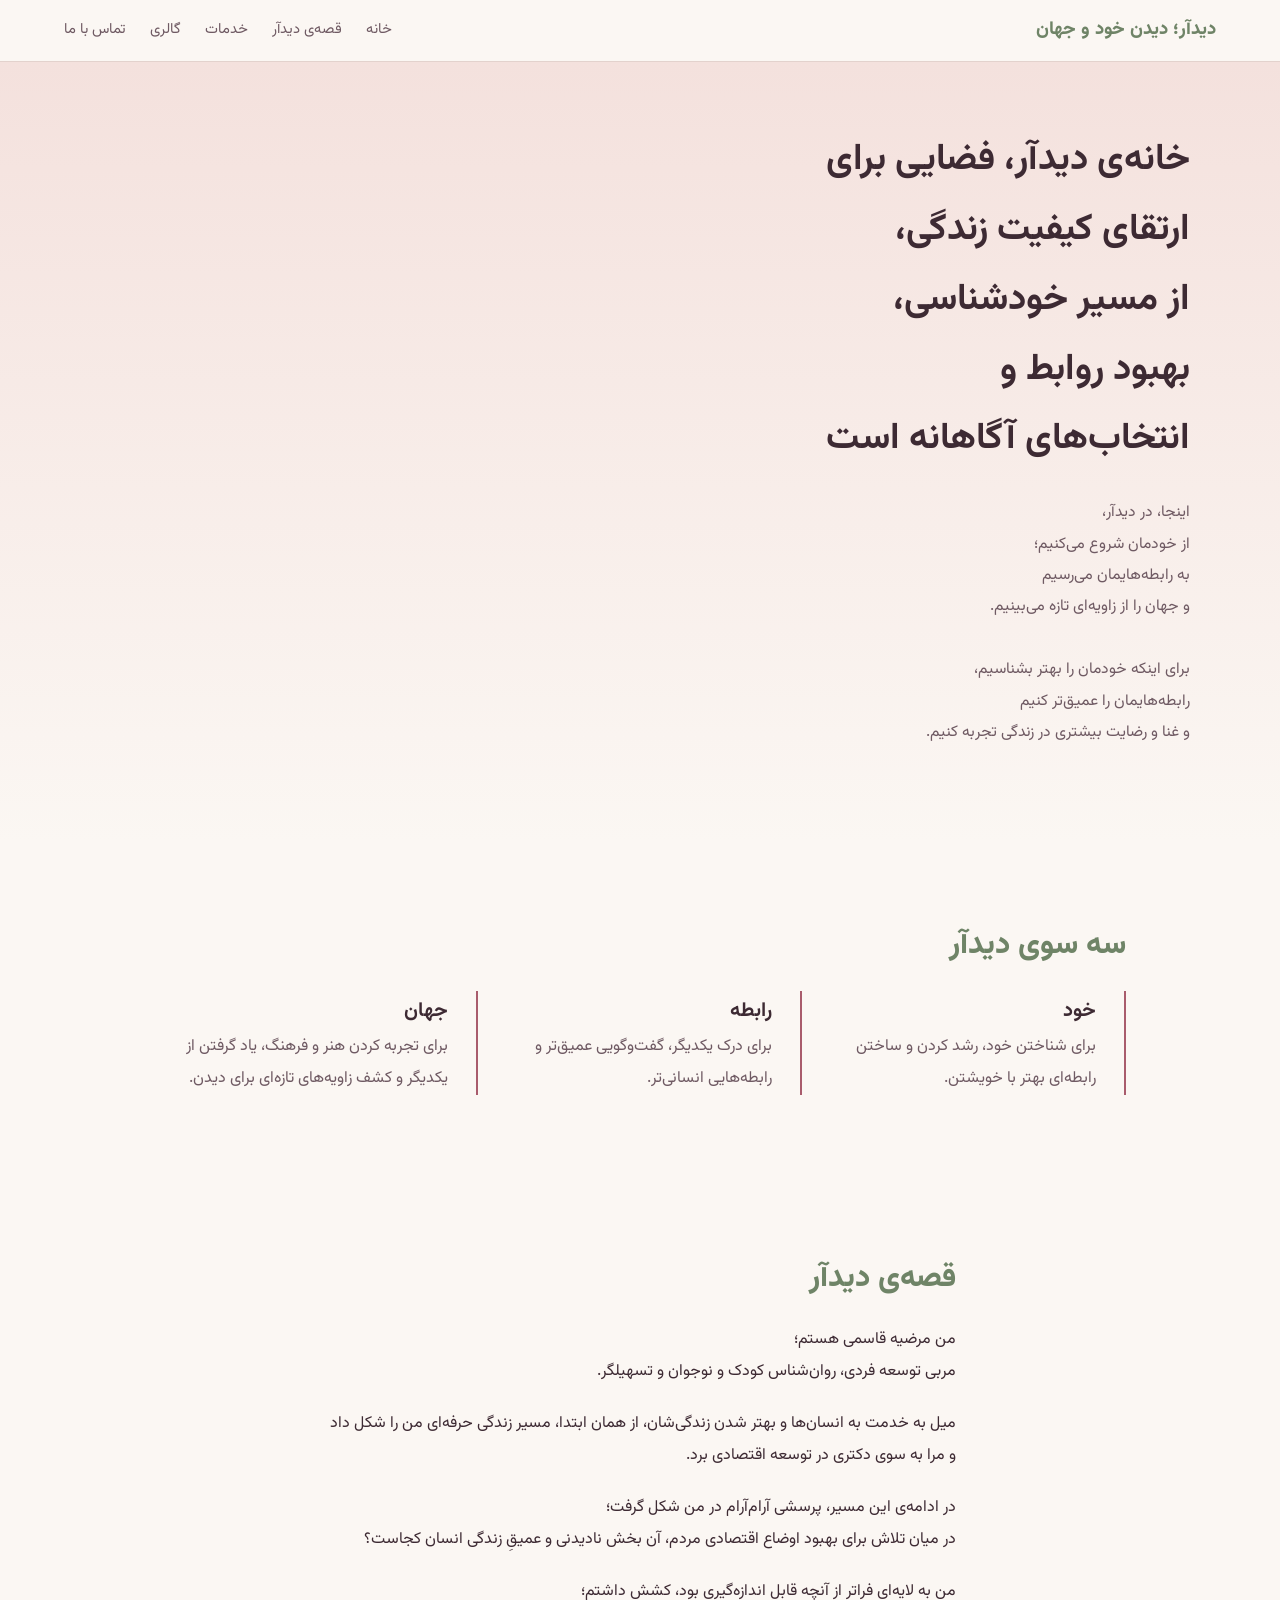
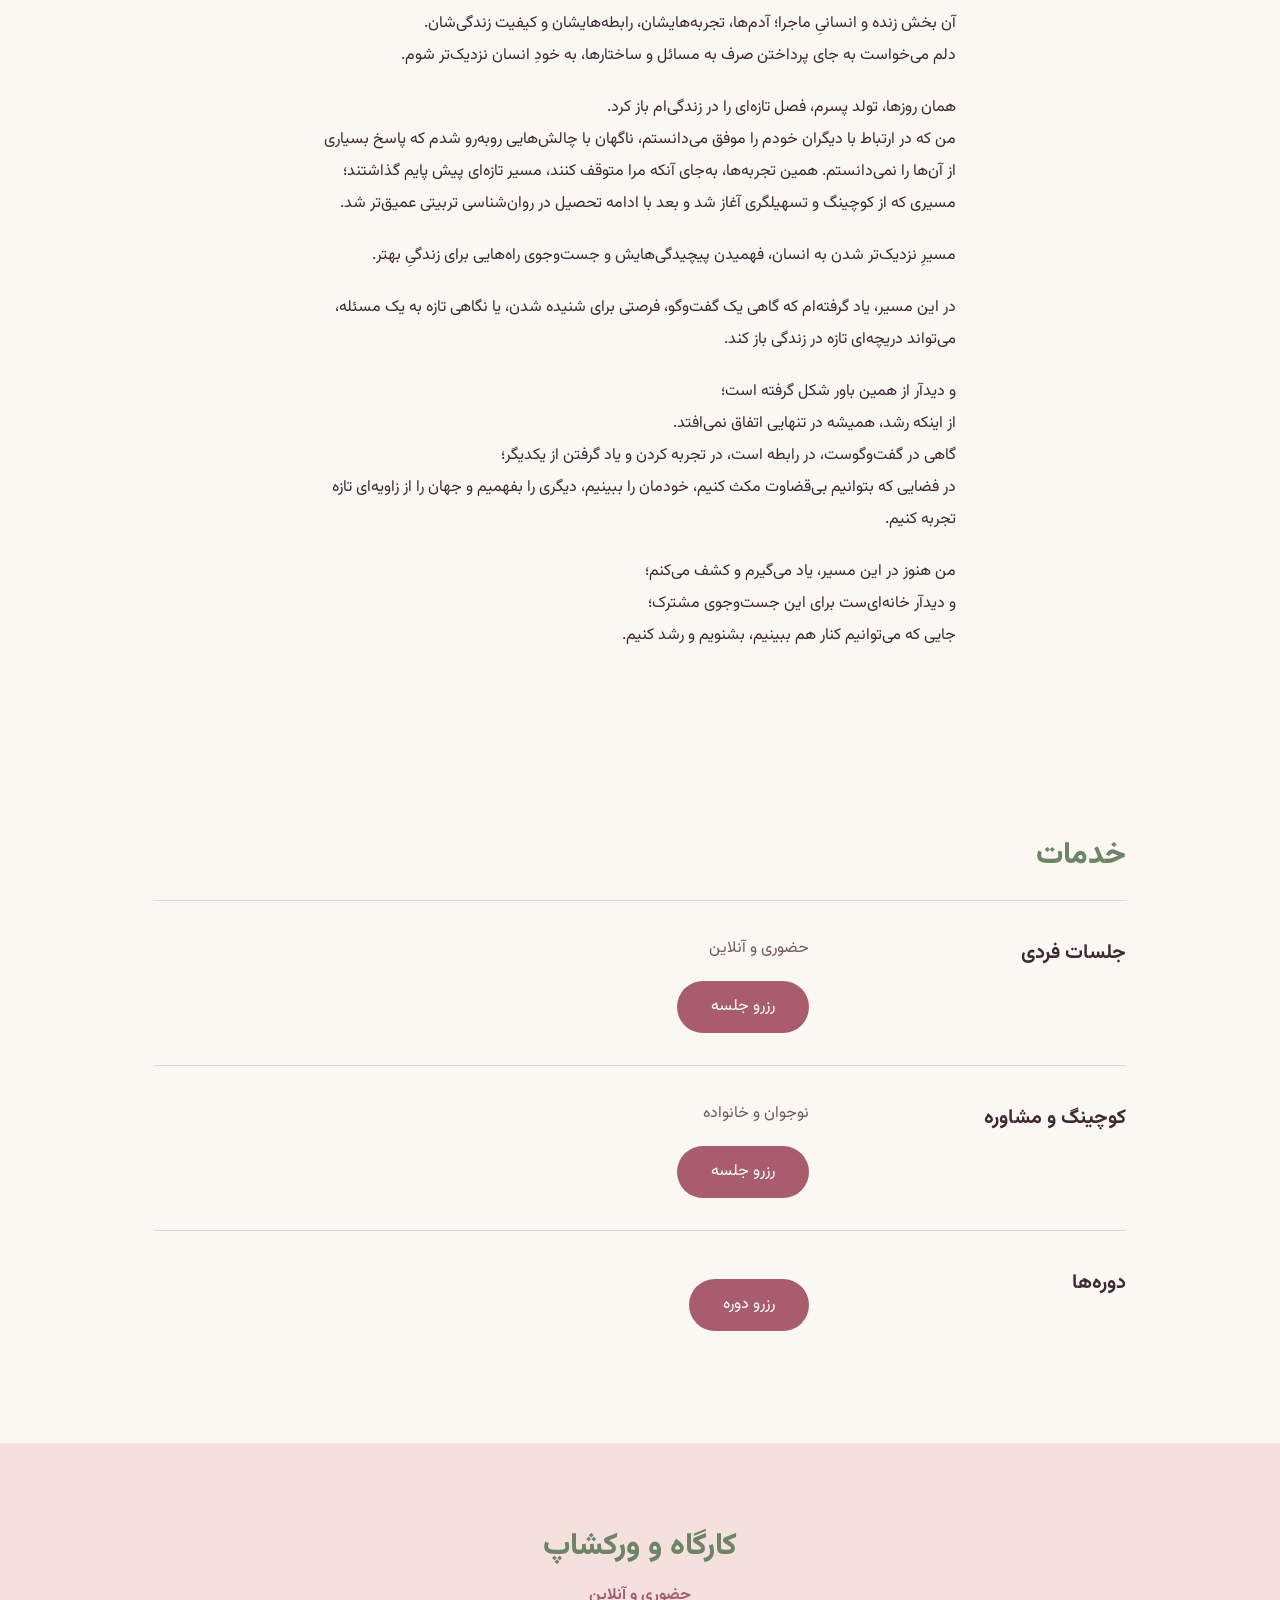
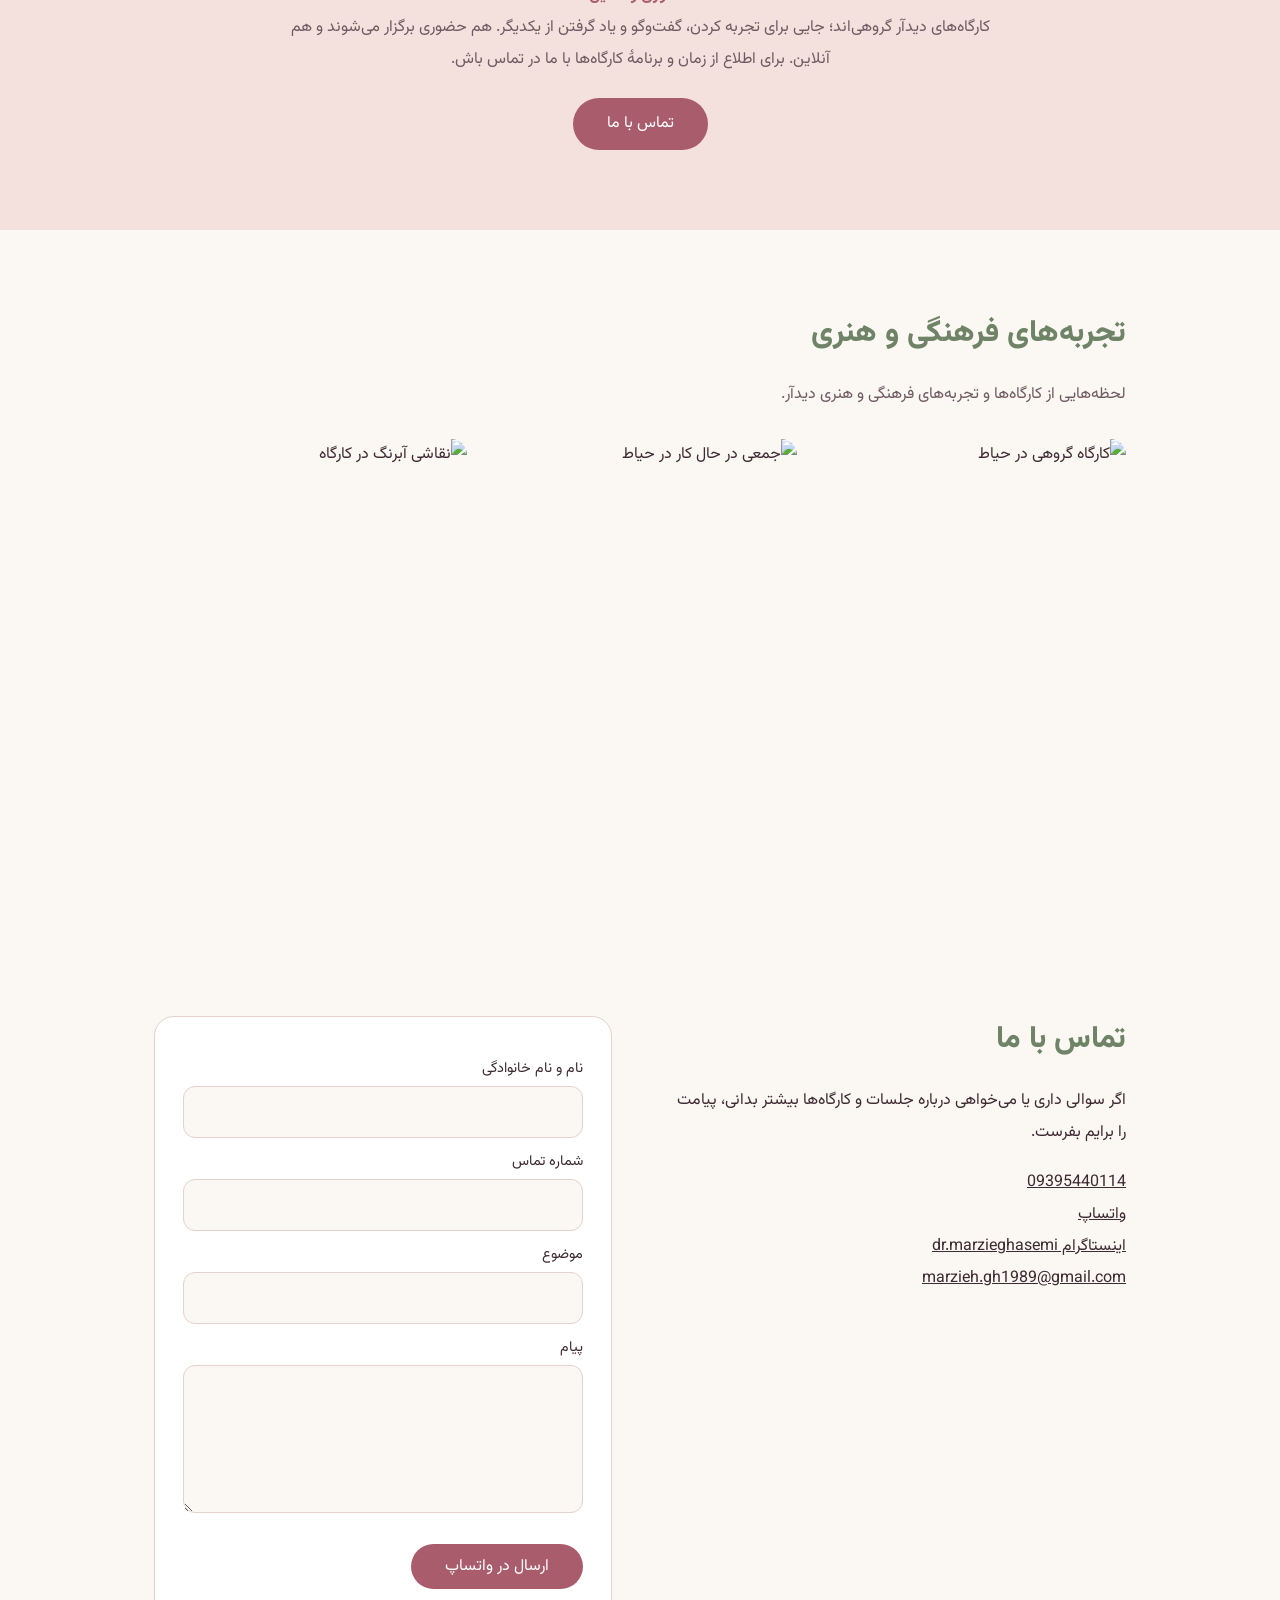
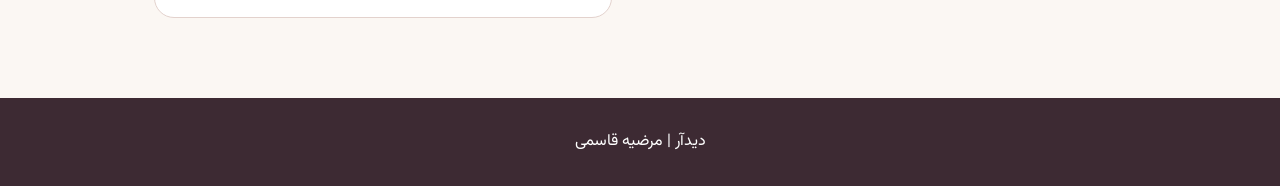
==== index.html @ f8269772 "Add files via upload" ====
<!DOCTYPE html>
<html lang="fa" dir="rtl">
<head>
<meta charset="UTF-8">
<meta name="viewport" content="width=device-width, initial-scale=1">
<title>دیدآر | دیدن خود و جهان</title>
<link rel="preconnect" href="https://fonts.googleapis.com">
<link rel="preconnect" href="https://fonts.gstatic.com" crossorigin>
<link href="https://fonts.googleapis.com/css2?family=Vazirmatn:wght@400;500;700;800&display=swap" rel="stylesheet">
<link rel="stylesheet" href="style.css">
<style>
/* منوی کشویی خدمات — می‌تونی این بخش رو به style.css منتقل کنی */
nav .dropdown { position: relative; display: inline-block; }
nav .dropdown-menu {
  display: none;
  position: absolute;
  top: 100%;
  right: 0;
  background: #fff;
  min-width: 190px;
  box-shadow: 0 6px 18px rgba(0,0,0,0.12);
  border-radius: 10px;
  padding: 8px 0;
  z-index: 20;
}
nav .dropdown:hover .dropdown-menu,
nav .dropdown:focus-within .dropdown-menu { display: block; }
nav .dropdown-menu a { display: block; padding: 8px 18px; white-space: nowrap; }
.coaching .row .btn { display: inline-block; margin-top: 16px; }
</style>
</head>
<body>
<header>
  <a class="logo" href="#home">دیدآر؛ دیدن خود و جهان</a>
  <nav>
    <a href="#home">خانه</a>
    <a href="#story">قصه‌ی دیدآر</a>
    <div class="dropdown">
      <a href="#coaching">خدمات</a>
      <div class="dropdown-menu">
        <a href="#workshop">کارگاه و ورکشاپ</a>
        <a href="#individual">جلسات فردی</a>
        <a href="#coaching">کوچینگ و مشاوره</a>
        <a href="#gallery">تجربه‌های فرهنگی و هنری</a>
      </div>
    </div>
    <a href="#gallery">گالری</a>
    <a href="#contact">تماس با ما</a>
  </nav>
</header>

<main>
<section class="hero" id="home">
  <div class="hero-text">
    <h1>خانه‌ی دیدآر، فضایی برای<br>ارتقای کیفیت زندگی،<br>از مسیر خودشناسی،<br>بهبود روابط و<br>انتخاب‌های آگاهانه است</h1>
    <p class="poem">اینجا، در دیدآر،<br>از خودمان شروع می‌کنیم؛<br>به رابطه‌هایمان می‌رسیم<br>و جهان را از زاویه‌ای تازه می‌بینیم.<br><br>برای اینکه خودمان را بهتر بشناسیم،<br>رابطه‌هایمان را عمیق‌تر کنیم<br>و غنا و رضایت بیشتری در زندگی تجربه کنیم.</p>
  </div>
  <img class="hero-photo" src="images/marzieh.jpg" alt="مرضیه قاسمی">
</section>

<section class="sides">
  <h2>سه سوی دیدآر</h2>
  <div class="sides-grid">
    <div><h3>خود</h3><p>برای شناختن خود، رشد کردن و ساختن رابطه‌ای بهتر با خویشتن.</p></div>
    <div><h3>رابطه</h3><p>برای درک یکدیگر، گفت‌وگویی عمیق‌تر و رابطه‌هایی انسانی‌تر.</p></div>
    <div><h3>جهان</h3><p>برای تجربه کردن هنر و فرهنگ، یاد گرفتن از یکدیگر و کشف زاویه‌های تازه‌ای برای دیدن.</p></div>
  </div>
</section>

<section class="story" id="story">
  <h2>قصه‌ی دیدآر</h2>
  <p>من مرضیه قاسمی هستم؛<br>مربی توسعه فردی، روان‌شناس کودک و نوجوان و تسهیلگر.</p>
  <p>میل به خدمت به انسان‌ها و بهتر شدن زندگی‌شان، از همان ابتدا، مسیر زندگی حرفه‌ای من را شکل داد و مرا به سوی دکتری در توسعه اقتصادی برد.</p>
  <p>در ادامه‌ی این مسیر، پرسشی آرام‌آرام در من شکل گرفت؛<br>در میان تلاش برای بهبود اوضاع اقتصادی مردم، آن بخش نادیدنی و عمیقِ زندگی انسان کجاست؟</p>
  <p>من به لایه‌ای فراتر از آنچه قابل اندازه‌گیری بود، کشش داشتم؛<br>آن بخش زنده و انسانیِ ماجرا؛ آدم‌ها، تجربه‌هایشان، رابطه‌هایشان و کیفیت زندگی‌شان.<br>دلم می‌خواست به جای پرداختن صرف به مسائل و ساختارها، به خودِ انسان نزدیک‌تر شوم.</p>
  <p>همان روزها، تولد پسرم، فصل تازه‌ای را در زندگی‌ام باز کرد.<br>من که در ارتباط با دیگران خودم را موفق می‌دانستم، ناگهان با چالش‌هایی روبه‌رو شدم که پاسخ بسیاری از آن‌ها را نمی‌دانستم. همین تجربه‌ها، به‌جای آنکه مرا متوقف کنند، مسیر تازه‌ای پیش پایم گذاشتند؛ مسیری که از کوچینگ و تسهیلگری آغاز شد و بعد با ادامه تحصیل در روان‌شناسی تربیتی عمیق‌تر شد.</p>
  <p>مسیرِ نزدیک‌تر شدن به انسان، فهمیدن پیچیدگی‌هایش و جست‌وجوی راه‌هایی برای زندگیِ بهتر.</p>
  <p>در این مسیر، یاد گرفته‌ام که گاهی یک گفت‌وگو، فرصتی برای شنیده شدن، یا نگاهی تازه به یک مسئله، می‌تواند دریچه‌ای تازه در زندگی باز کند.</p>
  <p>و دیدآر از همین باور شکل گرفته است؛<br>از اینکه رشد، همیشه در تنهایی اتفاق نمی‌افتد.<br>گاهی در گفت‌وگوست، در رابطه است، در تجربه کردن و یاد گرفتن از یکدیگر؛<br>در فضایی که بتوانیم بی‌قضاوت مکث کنیم، خودمان را ببینیم، دیگری را بفهمیم و جهان را از زاویه‌ای تازه تجربه کنیم.</p>
  <p>من هنوز در این مسیر، یاد می‌گیرم و کشف می‌کنم؛<br>و دیدآر خانه‌ای‌ست برای این جست‌وجوی مشترک؛<br>جایی که می‌توانیم کنار هم ببینیم، بشنویم و رشد کنیم.</p>
</section>

<section class="coaching" id="coaching">
  <h2>خدمات</h2>
  <div class="row" id="individual">
    <h3>جلسات فردی</h3>
    <div>
      <p>حضوری و آنلاین</p>
      <a class="btn" href="#contact">رزرو جلسه</a>
    </div>
  </div>
  <div class="row">
    <h3>کوچینگ و مشاوره</h3>
    <div>
      <p>نوجوان و خانواده</p>
      <a class="btn" href="#contact">رزرو جلسه</a>
    </div>
  </div>
  <div class="row">
    <h3>دوره‌ها</h3>
    <div>
      <a class="btn" href="#contact">رزرو دوره</a>
    </div>
  </div>
</section>

<section class="workshop" id="workshop">
  <h2>کارگاه و ورکشاپ</h2>
  <p class="sub">حضوری و آنلاین</p>
  <p>کارگاه‌های دیدآر گروهی‌اند؛ جایی برای تجربه کردن، گفت‌وگو و یاد گرفتن از یکدیگر. هم حضوری برگزار می‌شوند و هم آنلاین. برای اطلاع از زمان و برنامهٔ کارگاه‌ها با ما در تماس باش.</p>
  <a class="btn" href="#contact">تماس با ما</a>
</section>

<section class="gallery" id="gallery">
  <h2>تجربه‌های فرهنگی و هنری</h2>
  <p>لحظه‌هایی از کارگاه‌ها و تجربه‌های فرهنگی و هنری دیدآر.</p>
  <div class="gallery-grid">
    <img src="images/yarn.jpg" alt="کارگاه گروهی در حیاط">
    <img src="images/garden.jpg" alt="جمعی در حال کار در حیاط">
    <img src="images/art.jpg" alt="نقاشی آبرنگ در کارگاه">
  </div>
</section>

<section class="contact" id="contact">
  <div>
    <h2>تماس با ما</h2>
    <p>اگر سوالی داری یا می‌خواهی درباره جلسات و کارگاه‌ها بیشتر بدانی، پیامت را برایم بفرست.</p>
    <ul>
      <li><a href="tel:+989395440114" dir="ltr">09395440114</a></li>
      <li><a href="https://wa.me/989395440114">واتساپ</a></li>
      <li><a href="https://www.instagram.com/dr.marzieghasemi">اینستاگرام <bdi dir="ltr">dr.marzieghasemi</bdi></a></li>
      <li><a href="mailto:marzieh.gh1989@gmail.com"><bdi dir="ltr">marzieh.gh1989@gmail.com</bdi></a></li>
    </ul>
  </div>
  <form id="waForm">
    <label for="name">نام و نام خانوادگی</label>
    <input id="name" type="text" required>
    <label for="phone">شماره تماس</label>
    <input id="phone" type="tel">
    <label for="subject">موضوع</label>
    <input id="subject" type="text">
    <label for="message">پیام</label>
    <textarea id="message" rows="4" required></textarea>
    <button class="btn" type="submit">ارسال در واتساپ</button>
  </form>
</section>
</main>

<footer>دیدآر | مرضیه قاسمی</footer>

<script>
document.getElementById('waForm').addEventListener('submit', function (e) {
  e.preventDefault();
  var v = function (id) { return document.getElementById(id).value.trim(); };
  var t = 'سلام، من ' + v('name') + ' هستم.\nشماره تماس: ' + v('phone') + '\nموضوع: ' + v('subject') + '\n' + v('message');
  window.open('https://wa.me/989395440114?text=' + encodeURIComponent(t), '_blank');
});
</script>
</body>
</html>
---- style.css ----
:root{--cream:#fbf7f3;--blush:#f4e1dd;--plum:#3d2a33;--muted:#6f5a63;--rose:#a95c6c;--sage:#6f8467;--line:#e3d2cd}
*{box-sizing:border-box;margin:0;padding:0}
html{scroll-behavior:smooth;scroll-padding-top:84px}
body{font-family:'Vazirmatn',Tahoma,sans-serif;background:var(--cream);color:var(--plum);line-height:2}
img{display:block;max-width:100%}
a{color:inherit}
:focus-visible{outline:3px solid var(--rose);outline-offset:3px}
header{position:sticky;top:0;z-index:10;display:flex;flex-wrap:wrap;align-items:center;justify-content:space-between;gap:4px 32px;padding:12px 5vw;background:rgba(251,247,243,.94);border-bottom:1px solid var(--line)}
.logo{font-weight:800;font-size:1.15rem;color:var(--sage);text-decoration:none}
nav{display:flex;flex-wrap:wrap;gap:2px 24px;font-size:.92rem}
nav a{text-decoration:none;color:var(--muted);border-bottom:2px solid transparent}
nav a:hover{color:var(--plum);border-color:var(--rose)}
section{padding:80px 5vw;max-width:1100px;margin:auto}
h1{font-size:clamp(1.5rem,3.2vw,2.3rem);line-height:1.9;font-weight:700}
h2{font-size:1.9rem;line-height:1.6;font-weight:800;margin-bottom:20px;color:var(--sage)}
h3{font-size:1.25rem;font-weight:700}
.btn{display:inline-block;font-family:inherit;font-size:1rem;background:var(--rose);color:#fff;padding:10px 34px;border:0;border-radius:40px;text-decoration:none;cursor:pointer}
.btn:hover{background:var(--plum)}
.hero{max-width:none;background:linear-gradient(180deg,var(--blush),var(--cream));display:grid;grid-template-columns:1.3fr 1fr;gap:56px;align-items:center;padding:64px max(5vw,calc((100vw - 1100px)/2))}
.poem{font-size:.98rem;color:var(--muted);margin:22px 0 30px}
.hero-photo{width:100%;max-width:400px;aspect-ratio:2/3;object-fit:cover;border-radius:200px 200px 24px 24px;margin:auto}
.sides-grid{display:grid;grid-template-columns:repeat(3,1fr)}
.sides-grid div{padding:0 28px;border-right:2px solid var(--rose)}
.sides-grid p,.row p,dd,.workshop p,.gallery p{color:var(--muted)}
.story{max-width:760px}
.story p{margin-bottom:20px}
.coaching .row{display:grid;grid-template-columns:1fr 2.3fr;gap:32px;padding:32px 0;border-top:1px solid var(--line)}
dl{margin-top:18px}
dt{font-weight:700;margin-top:12px}
.workshop{max-width:none;background:var(--blush);text-align:center;padding-inline:max(5vw,calc((100vw - 700px)/2))}
.workshop .sub{font-weight:700;color:var(--rose);margin-top:-12px}
.workshop .btn{margin-top:22px}
.gallery-grid{display:grid;grid-template-columns:repeat(3,1fr);gap:16px;margin-top:28px}
.gallery-grid img{width:100%;aspect-ratio:3/4;object-fit:cover;border-radius:16px}
.contact{display:grid;grid-template-columns:1fr 1fr;gap:56px}
.contact ul{list-style:none;margin-top:18px}
form{background:#fff;border:1px solid var(--line);border-radius:20px;padding:28px}
label{display:block;margin:10px 0 2px;font-size:.9rem}
input,textarea{width:100%;font:inherit;padding:9px 14px;border:1px solid var(--line);border-radius:12px;background:var(--cream)}
form .btn{margin-top:18px}
footer{background:var(--plum);color:#fff;text-align:center;padding:28px 5vw}
@media(max-width:760px){section{padding:52px 5vw}.hero,.contact,.coaching .row,.sides-grid,.gallery-grid{grid-template-columns:1fr}.hero-photo{max-width:300px}.sides-grid div{padding:14px 20px;margin-bottom:10px}.gallery-grid img{aspect-ratio:4/3}.logo{font-size:1rem}}
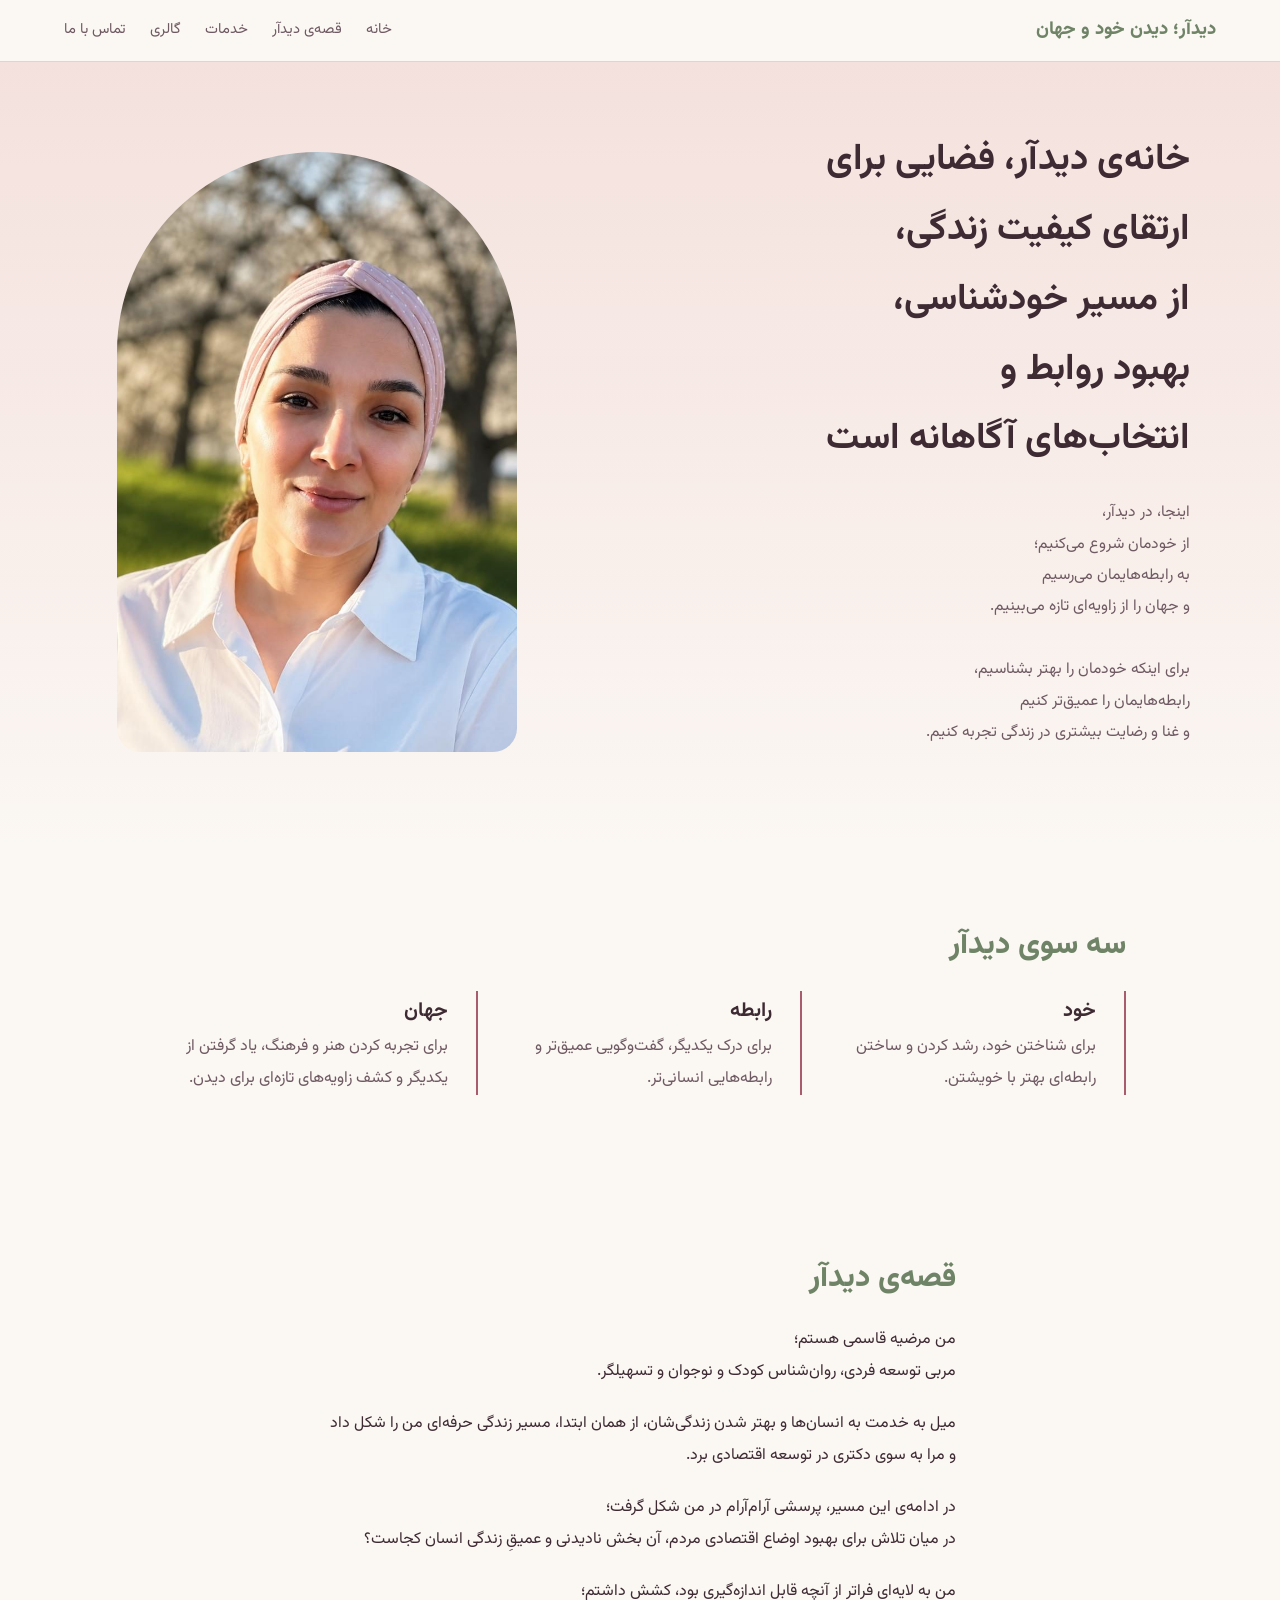
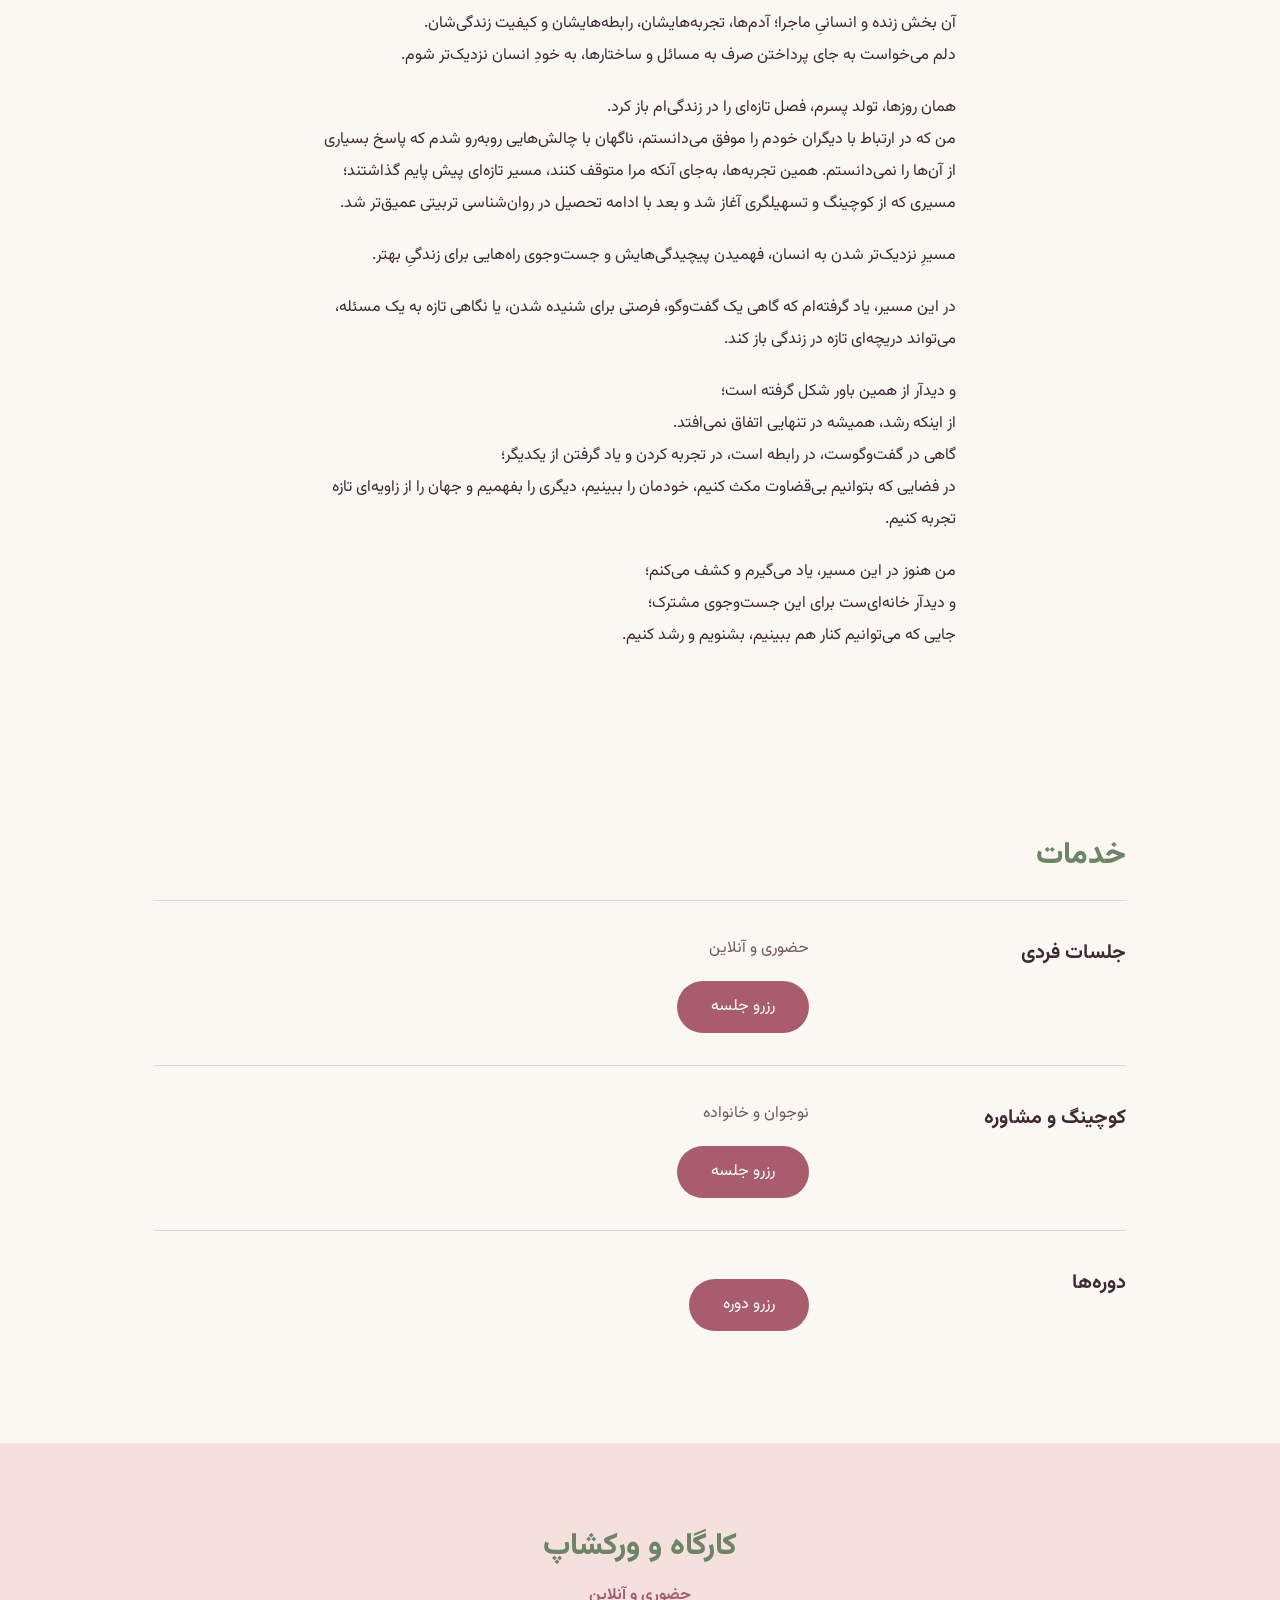
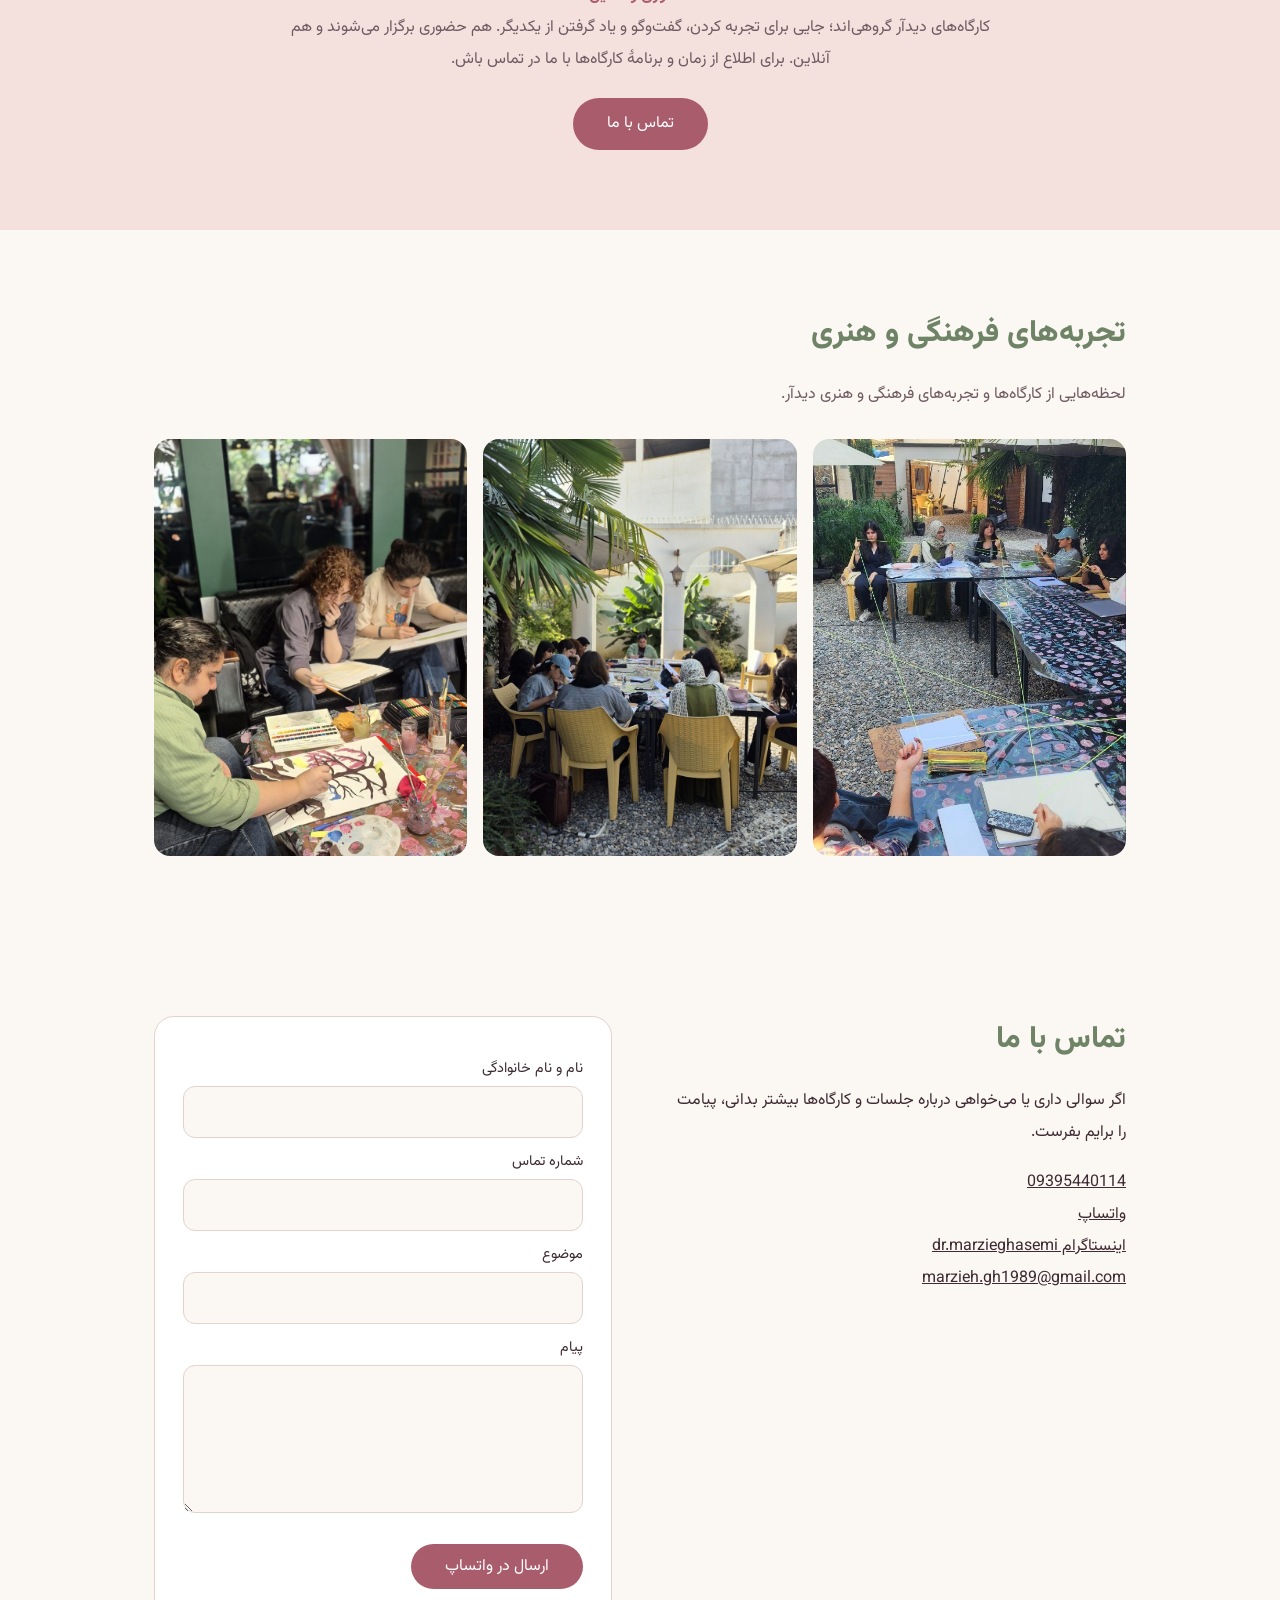
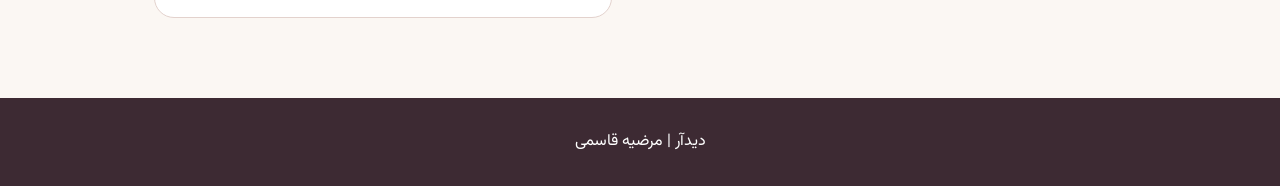
==== commit 883564bc: "Add files via upload" ====
--- a/index.html
+++ b/index.html
@@ -8,26 +8,6 @@
 <link rel="preconnect" href="https://fonts.gstatic.com" crossorigin>
 <link href="https://fonts.googleapis.com/css2?family=Vazirmatn:wght@400;500;700;800&display=swap" rel="stylesheet">
 <link rel="stylesheet" href="style.css">
-<style>
-/* منوی کشویی خدمات — می‌تونی این بخش رو به style.css منتقل کنی */
-nav .dropdown { position: relative; display: inline-block; }
-nav .dropdown-menu {
-  display: none;
-  position: absolute;
-  top: 100%;
-  right: 0;
-  background: #fff;
-  min-width: 190px;
-  box-shadow: 0 6px 18px rgba(0,0,0,0.12);
-  border-radius: 10px;
-  padding: 8px 0;
-  z-index: 20;
-}
-nav .dropdown:hover .dropdown-menu,
-nav .dropdown:focus-within .dropdown-menu { display: block; }
-nav .dropdown-menu a { display: block; padding: 8px 18px; white-space: nowrap; }
-.coaching .row .btn { display: inline-block; margin-top: 16px; }
-</style>
 </head>
 <body>
 <header>
@@ -155,6 +135,21 @@
   var t = 'سلام، من ' + v('name') + ' هستم.\nشماره تماس: ' + v('phone') + '\nموضوع: ' + v('subject') + '\n' + v('message');
   window.open('https://wa.me/989395440114?text=' + encodeURIComponent(t), '_blank');
 });
+
+// روی گوشی (بدون هاور) با تپ روی «خدمات» زیرمنو باز/بسته بشه
+document.querySelectorAll('nav .dropdown > a').forEach(function (link) {
+  link.addEventListener('click', function (e) {
+    if (window.matchMedia('(hover: none)').matches) {
+      e.preventDefault();
+      link.parentElement.classList.toggle('open');
+    }
+  });
+});
+document.addEventListener('click', function (e) {
+  document.querySelectorAll('nav .dropdown.open').forEach(function (d) {
+    if (!d.contains(e.target)) d.classList.remove('open');
+  });
+});
 </script>
 </body>
 </html>
--- a/style.css
+++ b/style.css
@@ -39,4 +39,24 @@
 input,textarea{width:100%;font:inherit;padding:9px 14px;border:1px solid var(--line);border-radius:12px;background:var(--cream)}
 form .btn{margin-top:18px}
 footer{background:var(--plum);color:#fff;text-align:center;padding:28px 5vw}
-@media(max-width:760px){section{padding:52px 5vw}.hero,.contact,.coaching .row,.sides-grid,.gallery-grid{grid-template-columns:1fr}.hero-photo{max-width:300px}.sides-grid div{padding:14px 20px;margin-bottom:10px}.gallery-grid img{aspect-ratio:4/3}.logo{font-size:1rem}}
+
+/* منوی کشویی «خدمات» — روی گوشی با تپ باز/بسته می‌شه چون هاور نداریم */
+nav .dropdown{position:relative}
+nav .dropdown-menu{display:none;position:absolute;top:100%;right:0;background:#fff;min-width:190px;max-width:90vw;box-shadow:0 6px 18px rgba(0,0,0,.12);border-radius:10px;padding:8px 0;z-index:20}
+nav .dropdown-menu a{display:block;padding:8px 18px;white-space:nowrap;border-bottom:0}
+nav .dropdown:hover .dropdown-menu,
+nav .dropdown.open .dropdown-menu{display:block}
+.coaching .row .btn{display:inline-block;margin-top:16px}
+
+@media(max-width:760px){
+  section{padding:52px 5vw}
+  .hero,.contact,.coaching .row,.sides-grid,.gallery-grid{grid-template-columns:1fr}
+  .hero-photo{max-width:300px}
+  .sides-grid div{padding:14px 0;margin-bottom:6px;border-right:0;border-bottom:1px solid var(--line)}
+  .sides-grid div:last-child{border-bottom:0}
+  .gallery-grid img{aspect-ratio:4/3}
+  .logo{font-size:1rem}
+  header{padding:10px 5vw}
+  nav{gap:4px 16px;font-size:.88rem}
+  .coaching .row{gap:6px;padding:24px 0}
+}
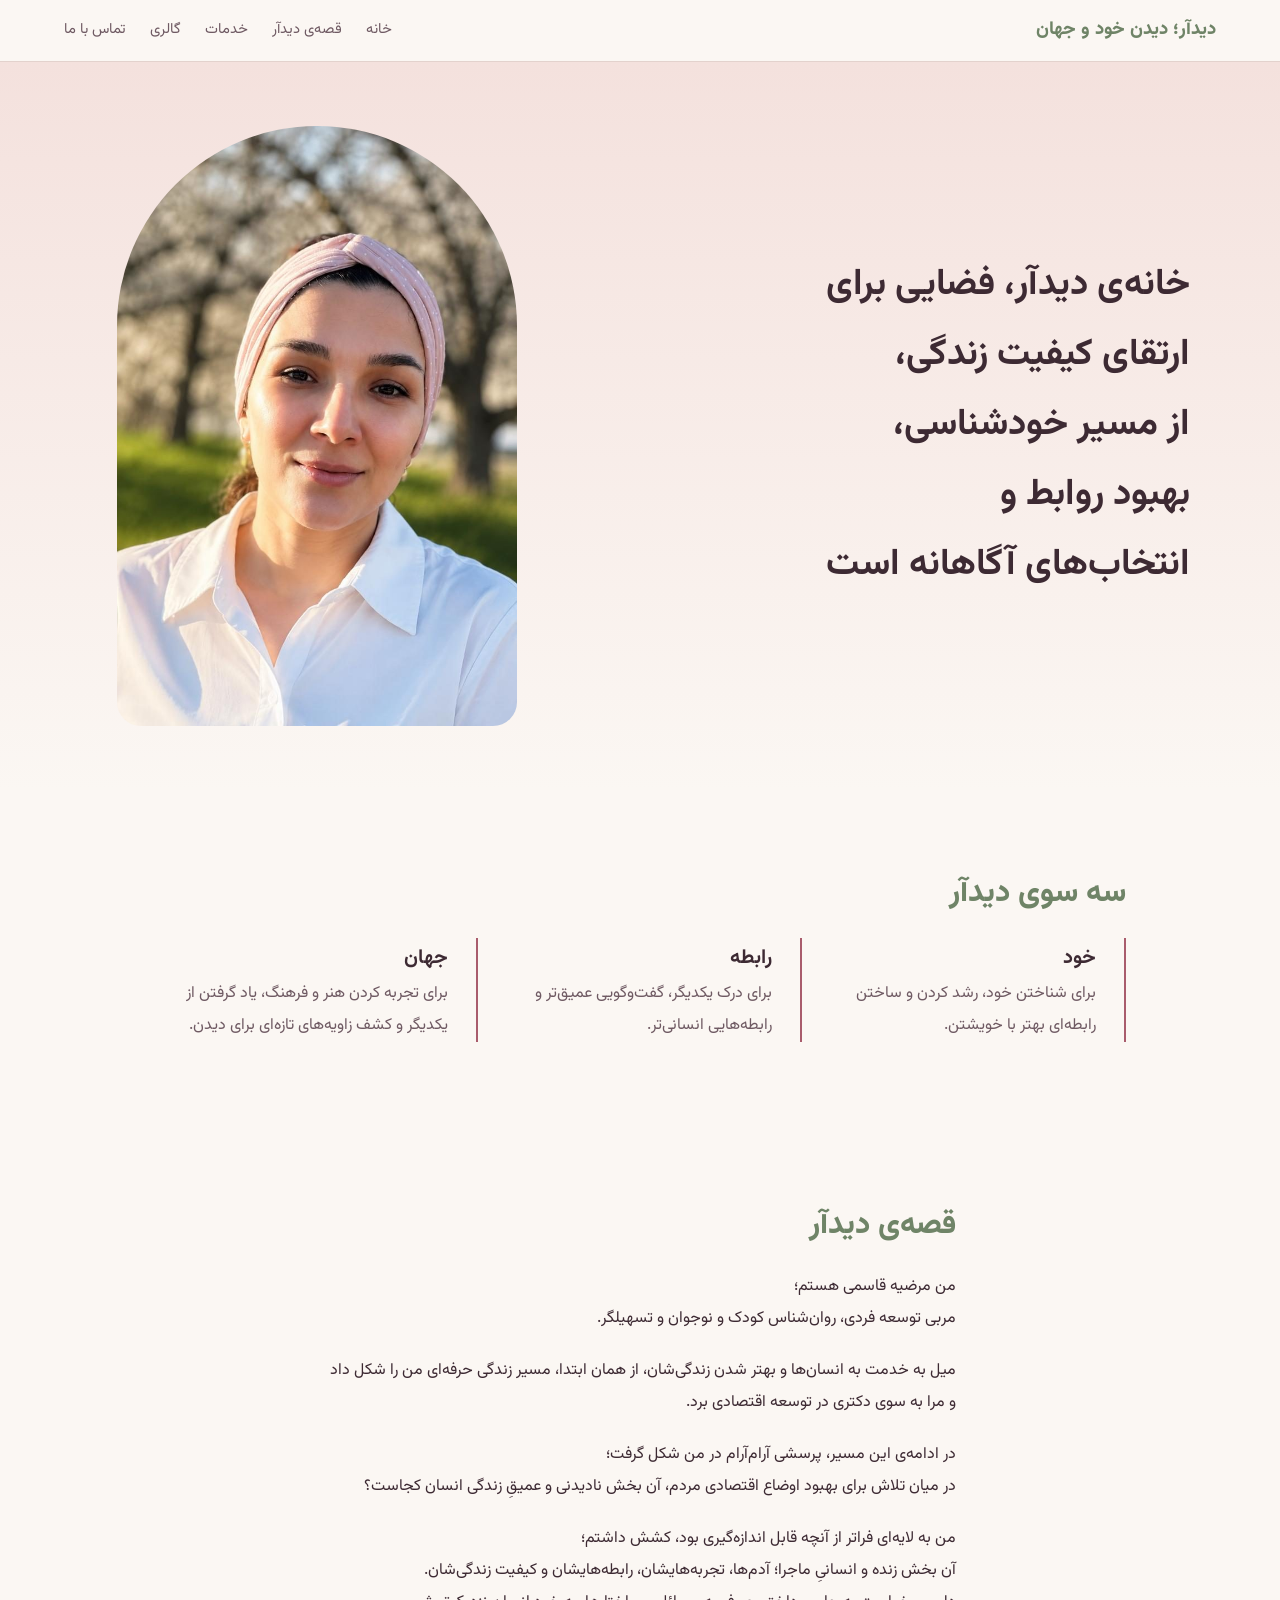
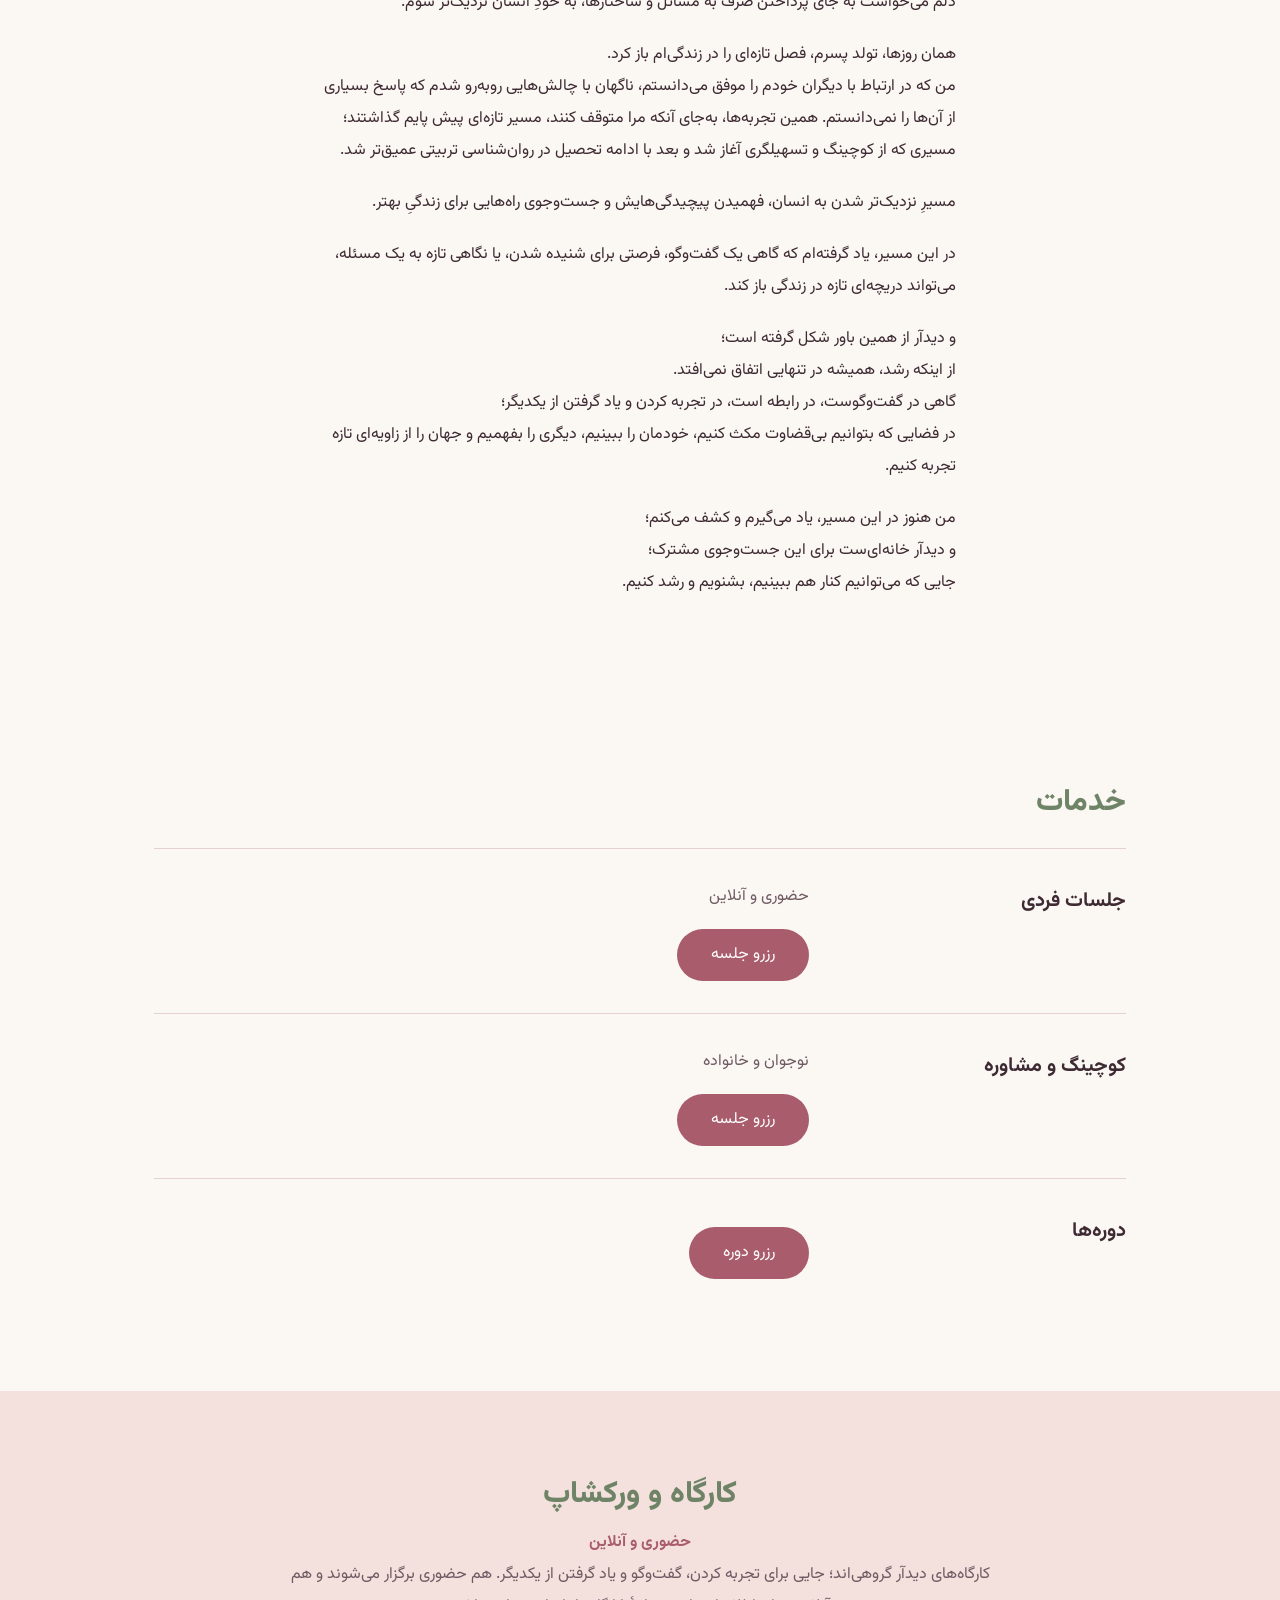
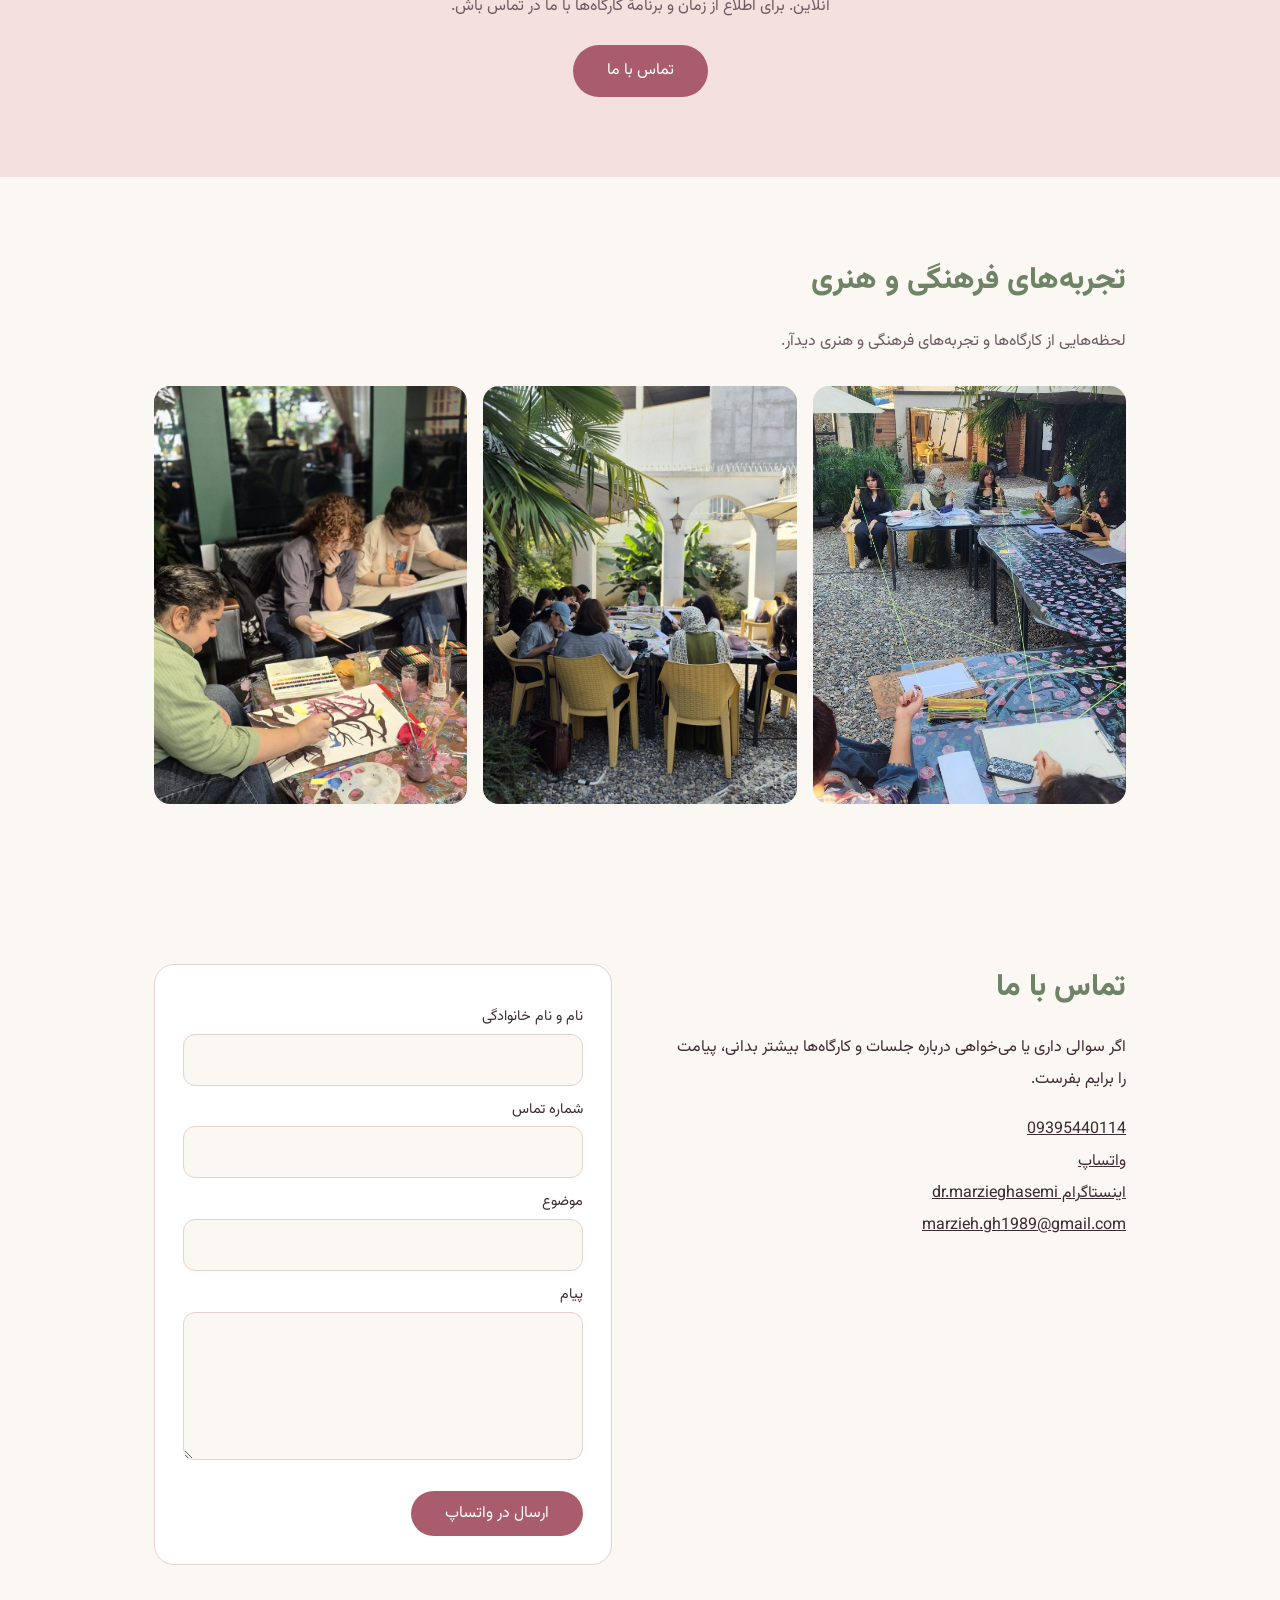
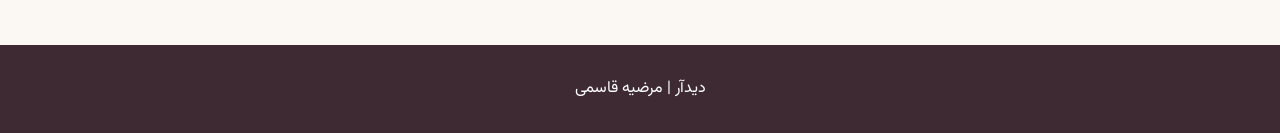
==== commit 49935a6f: "Add files via upload" ====
--- a/index.html
+++ b/index.html
@@ -33,7 +33,6 @@
 <section class="hero" id="home">
   <div class="hero-text">
     <h1>خانه‌ی دیدآر، فضایی برای<br>ارتقای کیفیت زندگی،<br>از مسیر خودشناسی،<br>بهبود روابط و<br>انتخاب‌های آگاهانه است</h1>
-    <p class="poem">اینجا، در دیدآر،<br>از خودمان شروع می‌کنیم؛<br>به رابطه‌هایمان می‌رسیم<br>و جهان را از زاویه‌ای تازه می‌بینیم.<br><br>برای اینکه خودمان را بهتر بشناسیم،<br>رابطه‌هایمان را عمیق‌تر کنیم<br>و غنا و رضایت بیشتری در زندگی تجربه کنیم.</p>
   </div>
   <img class="hero-photo" src="images/marzieh.jpg" alt="مرضیه قاسمی">
 </section>
--- a/style.css
+++ b/style.css
@@ -49,14 +49,25 @@
 .coaching .row .btn{display:inline-block;margin-top:16px}
 
 @media(max-width:760px){
-  section{padding:52px 5vw}
-  .hero,.contact,.coaching .row,.sides-grid,.gallery-grid{grid-template-columns:1fr}
-  .hero-photo{max-width:300px}
+  section{padding:48px 6vw}
+  .contact,.coaching .row,.sides-grid,.gallery-grid{grid-template-columns:1fr}
   .sides-grid div{padding:14px 0;margin-bottom:6px;border-right:0;border-bottom:1px solid var(--line)}
   .sides-grid div:last-child{border-bottom:0}
   .gallery-grid img{aspect-ratio:4/3}
-  .logo{font-size:1rem}
-  header{padding:10px 5vw}
-  nav{gap:4px 16px;font-size:.88rem}
   .coaching .row{gap:6px;padding:24px 0}
+
+  /* هدر: لوگو بالا وسط، منو زیرش یک ردیف تمیز و وسط‌چین */
+  header{flex-direction:column;align-items:center;justify-content:center;gap:10px;padding:16px 5vw;text-align:center}
+  .logo{font-size:1.05rem}
+  nav{justify-content:center;gap:6px 16px;font-size:.82rem}
+  nav .dropdown{position:static}
+  nav .dropdown-menu{left:50%;right:auto;transform:translateX(-50%);text-align:center}
+
+  /* هیرو: متن وسط‌چین و فشرده، عکس زیرش */
+  .hero{grid-template-columns:1fr;text-align:center;padding:36px 6vw;gap:30px}
+  .hero-text{display:flex;flex-direction:column;align-items:center}
+  h1{font-size:1.45rem;line-height:1.85}
+  .poem{font-size:.9rem;margin:16px 0 4px;max-width:340px}
+  .hero-photo{max-width:250px}
 }
+
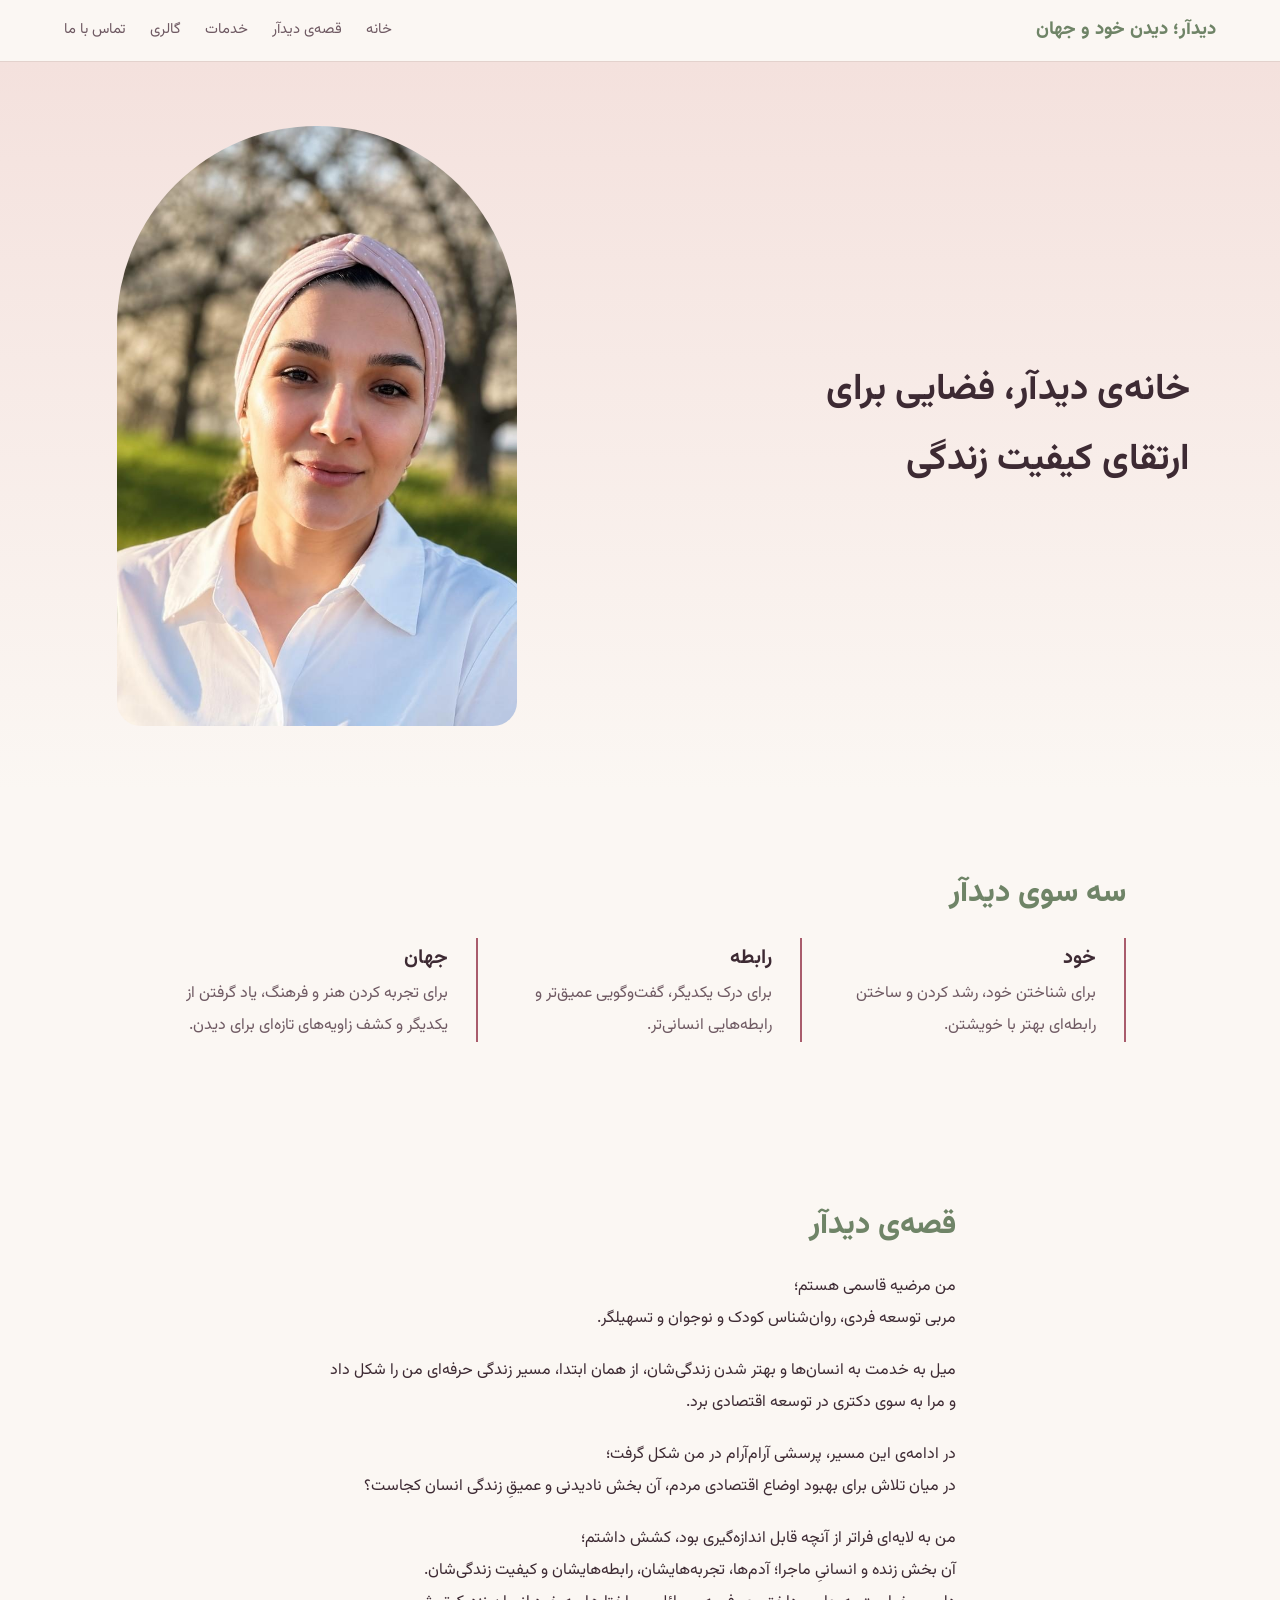
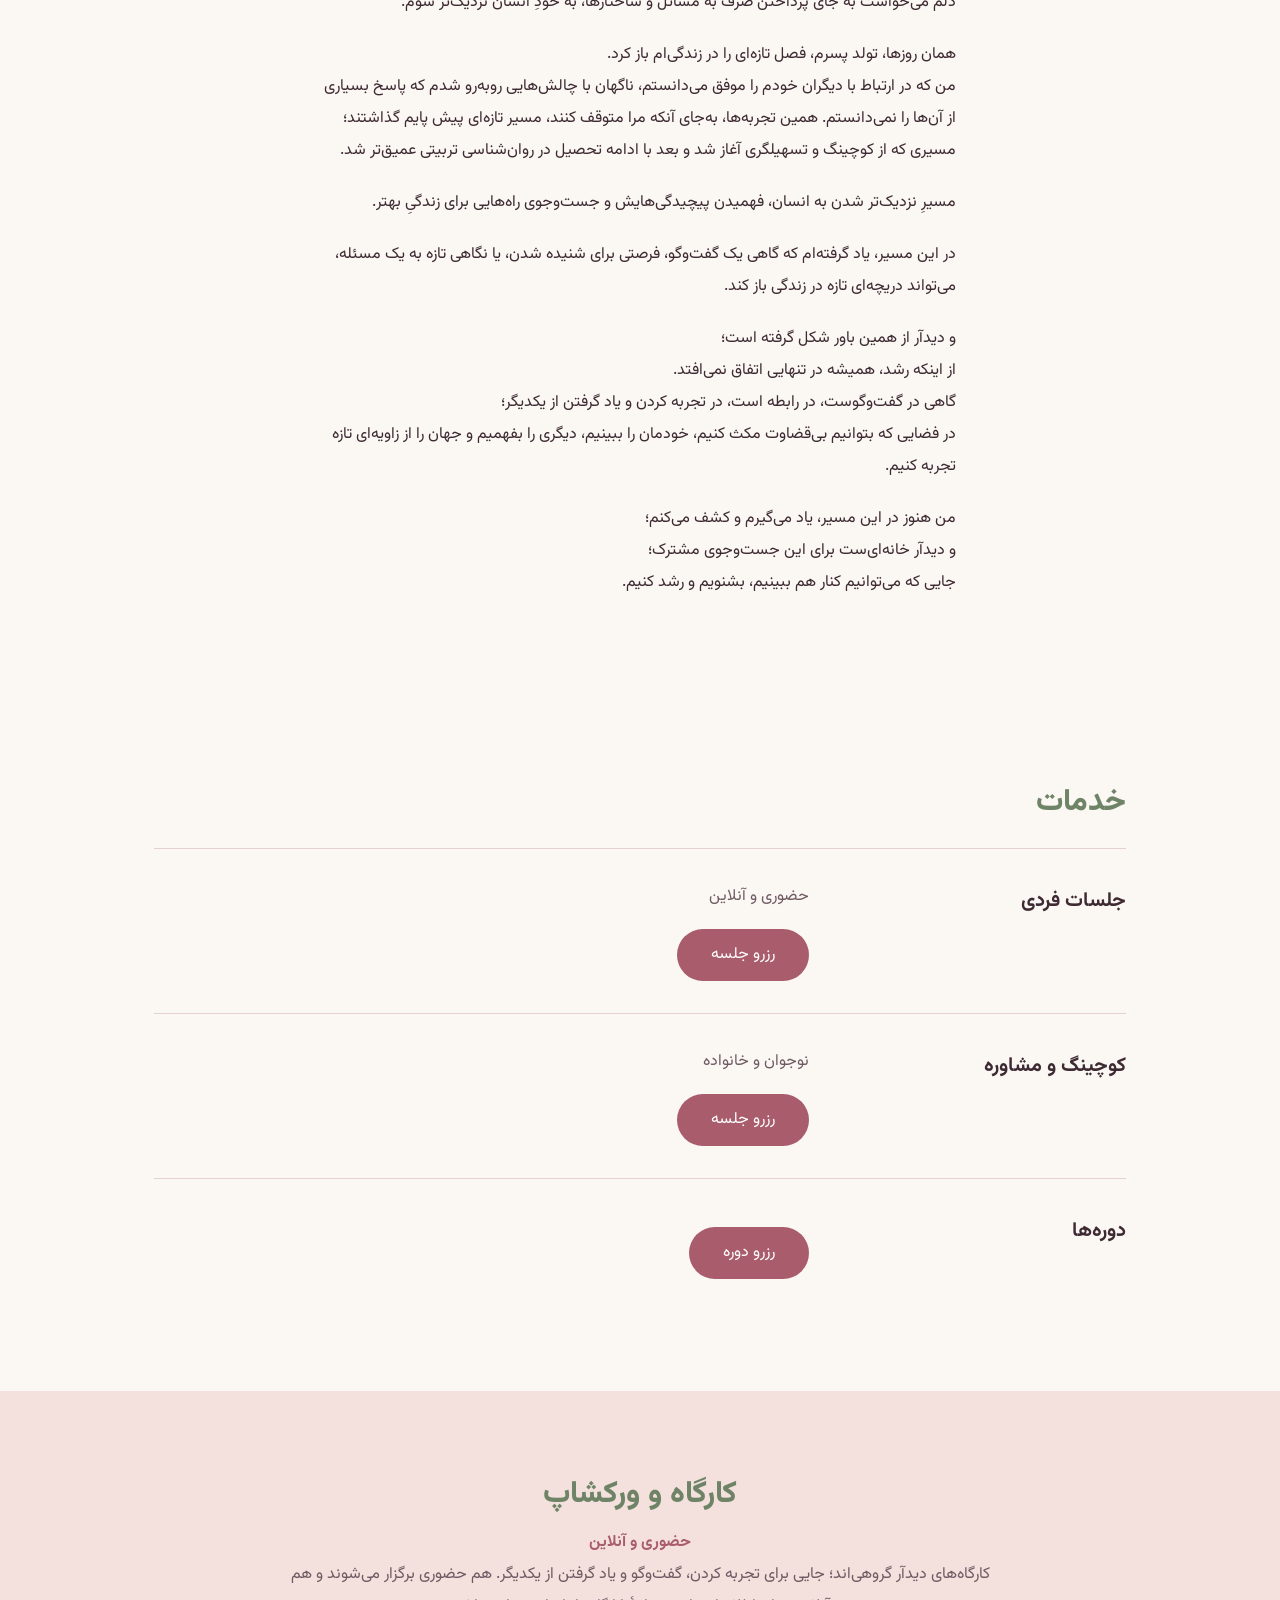
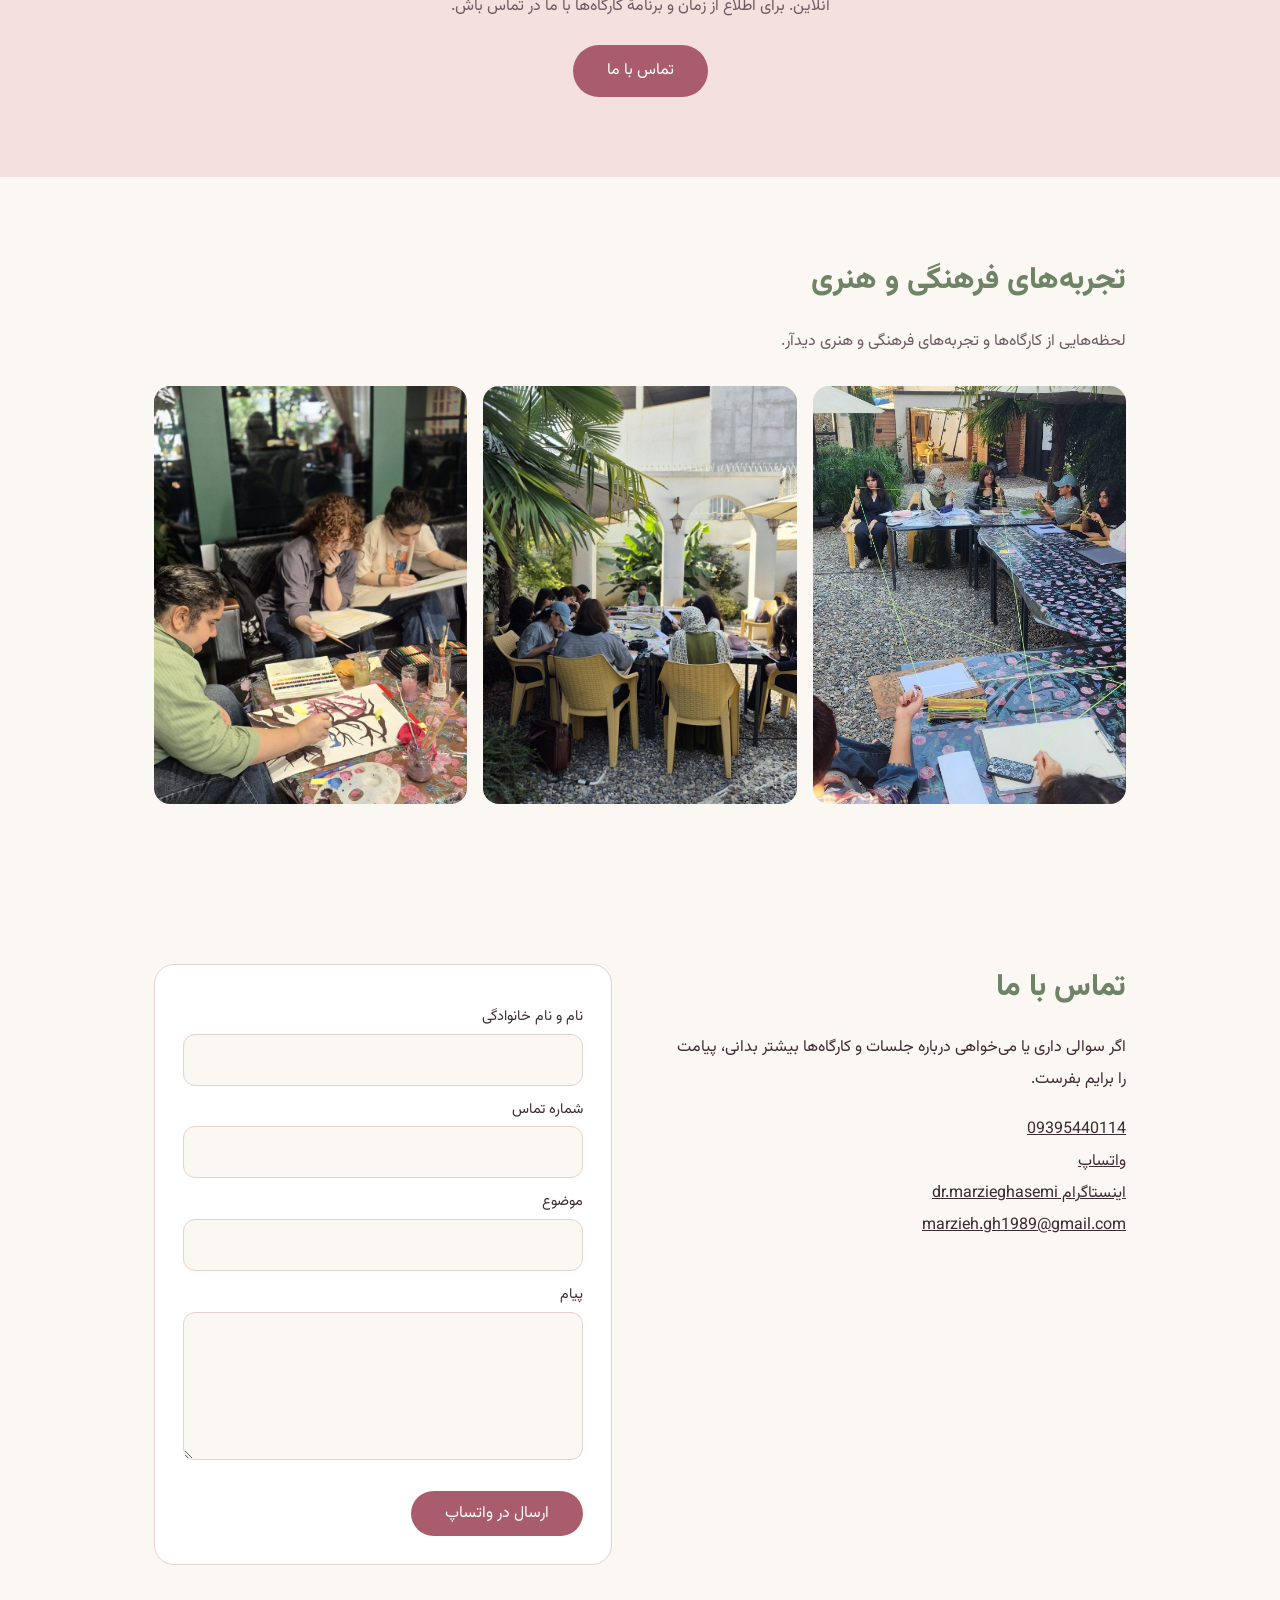
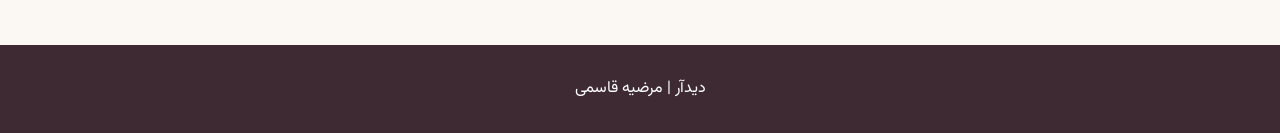
==== commit 5eb5f2ff: "Add files via upload" ====
--- a/index.html
+++ b/index.html
@@ -1,154 +1,179 @@
 <!DOCTYPE html>
 <html lang="fa" dir="rtl">
+
 <head>
-<meta charset="UTF-8">
-<meta name="viewport" content="width=device-width, initial-scale=1">
-<title>دیدآر | دیدن خود و جهان</title>
-<link rel="preconnect" href="https://fonts.googleapis.com">
-<link rel="preconnect" href="https://fonts.gstatic.com" crossorigin>
-<link href="https://fonts.googleapis.com/css2?family=Vazirmatn:wght@400;500;700;800&display=swap" rel="stylesheet">
-<link rel="stylesheet" href="style.css">
+  <meta charset="UTF-8">
+  <meta name="viewport" content="width=device-width, initial-scale=1">
+  <title>دیدآر | دیدن خود و جهان</title>
+  <link rel="preconnect" href="https://fonts.googleapis.com">
+  <link rel="preconnect" href="https://fonts.gstatic.com" crossorigin>
+  <link href="https://fonts.googleapis.com/css2?family=Vazirmatn:wght@400;500;700;800&display=swap" rel="stylesheet">
+  <link rel="stylesheet" href="style.css">
 </head>
+
 <body>
-<header>
-  <a class="logo" href="#home">دیدآر؛ دیدن خود و جهان</a>
-  <nav>
-    <a href="#home">خانه</a>
-    <a href="#story">قصه‌ی دیدآر</a>
-    <div class="dropdown">
-      <a href="#coaching">خدمات</a>
-      <div class="dropdown-menu">
-        <a href="#workshop">کارگاه و ورکشاپ</a>
-        <a href="#individual">جلسات فردی</a>
-        <a href="#coaching">کوچینگ و مشاوره</a>
-        <a href="#gallery">تجربه‌های فرهنگی و هنری</a>
+  <header>
+    <a class="logo" href="#home">دیدآر؛ دیدن خود و جهان</a>
+    <nav>
+      <a href="#home">خانه</a>
+      <a href="#story">قصه‌ی دیدآر</a>
+      <div class="dropdown">
+        <a href="#coaching">خدمات</a>
+        <div class="dropdown-menu">
+          <a href="#workshop">کارگاه و ورکشاپ</a>
+          <a href="#individual">جلسات فردی</a>
+          <a href="#coaching">کوچینگ و مشاوره</a>
+          <a href="#gallery">تجربه‌های فرهنگی و هنری</a>
+        </div>
       </div>
-    </div>
-    <a href="#gallery">گالری</a>
-    <a href="#contact">تماس با ما</a>
-  </nav>
-</header>
+      <a href="#gallery">گالری</a>
+      <a href="#contact">تماس با ما</a>
+    </nav>
+  </header>
 
-<main>
-<section class="hero" id="home">
-  <div class="hero-text">
-    <h1>خانه‌ی دیدآر، فضایی برای<br>ارتقای کیفیت زندگی،<br>از مسیر خودشناسی،<br>بهبود روابط و<br>انتخاب‌های آگاهانه است</h1>
-  </div>
-  <img class="hero-photo" src="images/marzieh.jpg" alt="مرضیه قاسمی">
-</section>
+  <main>
+    <section class="hero" id="home">
+      <div class="hero-text">
+        <h1>خانه‌ی دیدآر، فضایی برای<br>ارتقای کیفیت زندگی</h>
+      </div>
+      <img class="hero-photo" src="images/marzieh.jpg" alt="مرضیه قاسمی">
+    </section>
 
-<section class="sides">
-  <h2>سه سوی دیدآر</h2>
-  <div class="sides-grid">
-    <div><h3>خود</h3><p>برای شناختن خود، رشد کردن و ساختن رابطه‌ای بهتر با خویشتن.</p></div>
-    <div><h3>رابطه</h3><p>برای درک یکدیگر، گفت‌وگویی عمیق‌تر و رابطه‌هایی انسانی‌تر.</p></div>
-    <div><h3>جهان</h3><p>برای تجربه کردن هنر و فرهنگ، یاد گرفتن از یکدیگر و کشف زاویه‌های تازه‌ای برای دیدن.</p></div>
-  </div>
-</section>
+    <section class="sides">
+      <h2>سه سوی دیدآر</h2>
+      <div class="sides-grid">
+        <div>
+          <h3>خود</h3>
+          <p>برای شناختن خود، رشد کردن و ساختن رابطه‌ای بهتر با خویشتن.</p>
+        </div>
+        <div>
+          <h3>رابطه</h3>
+          <p>برای درک یکدیگر، گفت‌وگویی عمیق‌تر و رابطه‌هایی انسانی‌تر.</p>
+        </div>
+        <div>
+          <h3>جهان</h3>
+          <p>برای تجربه کردن هنر و فرهنگ، یاد گرفتن از یکدیگر و کشف زاویه‌های تازه‌ای برای دیدن.</p>
+        </div>
+      </div>
+    </section>
 
-<section class="story" id="story">
-  <h2>قصه‌ی دیدآر</h2>
-  <p>من مرضیه قاسمی هستم؛<br>مربی توسعه فردی، روان‌شناس کودک و نوجوان و تسهیلگر.</p>
-  <p>میل به خدمت به انسان‌ها و بهتر شدن زندگی‌شان، از همان ابتدا، مسیر زندگی حرفه‌ای من را شکل داد و مرا به سوی دکتری در توسعه اقتصادی برد.</p>
-  <p>در ادامه‌ی این مسیر، پرسشی آرام‌آرام در من شکل گرفت؛<br>در میان تلاش برای بهبود اوضاع اقتصادی مردم، آن بخش نادیدنی و عمیقِ زندگی انسان کجاست؟</p>
-  <p>من به لایه‌ای فراتر از آنچه قابل اندازه‌گیری بود، کشش داشتم؛<br>آن بخش زنده و انسانیِ ماجرا؛ آدم‌ها، تجربه‌هایشان، رابطه‌هایشان و کیفیت زندگی‌شان.<br>دلم می‌خواست به جای پرداختن صرف به مسائل و ساختارها، به خودِ انسان نزدیک‌تر شوم.</p>
-  <p>همان روزها، تولد پسرم، فصل تازه‌ای را در زندگی‌ام باز کرد.<br>من که در ارتباط با دیگران خودم را موفق می‌دانستم، ناگهان با چالش‌هایی روبه‌رو شدم که پاسخ بسیاری از آن‌ها را نمی‌دانستم. همین تجربه‌ها، به‌جای آنکه مرا متوقف کنند، مسیر تازه‌ای پیش پایم گذاشتند؛ مسیری که از کوچینگ و تسهیلگری آغاز شد و بعد با ادامه تحصیل در روان‌شناسی تربیتی عمیق‌تر شد.</p>
-  <p>مسیرِ نزدیک‌تر شدن به انسان، فهمیدن پیچیدگی‌هایش و جست‌وجوی راه‌هایی برای زندگیِ بهتر.</p>
-  <p>در این مسیر، یاد گرفته‌ام که گاهی یک گفت‌وگو، فرصتی برای شنیده شدن، یا نگاهی تازه به یک مسئله، می‌تواند دریچه‌ای تازه در زندگی باز کند.</p>
-  <p>و دیدآر از همین باور شکل گرفته است؛<br>از اینکه رشد، همیشه در تنهایی اتفاق نمی‌افتد.<br>گاهی در گفت‌وگوست، در رابطه است، در تجربه کردن و یاد گرفتن از یکدیگر؛<br>در فضایی که بتوانیم بی‌قضاوت مکث کنیم، خودمان را ببینیم، دیگری را بفهمیم و جهان را از زاویه‌ای تازه تجربه کنیم.</p>
-  <p>من هنوز در این مسیر، یاد می‌گیرم و کشف می‌کنم؛<br>و دیدآر خانه‌ای‌ست برای این جست‌وجوی مشترک؛<br>جایی که می‌توانیم کنار هم ببینیم، بشنویم و رشد کنیم.</p>
-</section>
+    <section class="story" id="story">
+      <h2>قصه‌ی دیدآر</h2>
+      <p>من مرضیه قاسمی هستم؛<br>مربی توسعه فردی، روان‌شناس کودک و نوجوان و تسهیلگر.</p>
+      <p>میل به خدمت به انسان‌ها و بهتر شدن زندگی‌شان، از همان ابتدا، مسیر زندگی حرفه‌ای من را شکل داد و مرا به سوی
+        دکتری در توسعه اقتصادی برد.</p>
+      <p>در ادامه‌ی این مسیر، پرسشی آرام‌آرام در من شکل گرفت؛<br>در میان تلاش برای بهبود اوضاع اقتصادی مردم، آن بخش
+        نادیدنی و عمیقِ زندگی انسان کجاست؟</p>
+      <p>من به لایه‌ای فراتر از آنچه قابل اندازه‌گیری بود، کشش داشتم؛<br>آن بخش زنده و انسانیِ ماجرا؛ آدم‌ها،
+        تجربه‌هایشان، رابطه‌هایشان و کیفیت زندگی‌شان.<br>دلم می‌خواست به جای پرداختن صرف به مسائل و ساختارها، به خودِ
+        انسان نزدیک‌تر شوم.</p>
+      <p>همان روزها، تولد پسرم، فصل تازه‌ای را در زندگی‌ام باز کرد.<br>من که در ارتباط با دیگران خودم را موفق می‌دانستم،
+        ناگهان با چالش‌هایی روبه‌رو شدم که پاسخ بسیاری از آن‌ها را نمی‌دانستم. همین تجربه‌ها، به‌جای آنکه مرا متوقف
+        کنند، مسیر تازه‌ای پیش پایم گذاشتند؛ مسیری که از کوچینگ و تسهیلگری آغاز شد و بعد با ادامه تحصیل در روان‌شناسی
+        تربیتی عمیق‌تر شد.</p>
+      <p>مسیرِ نزدیک‌تر شدن به انسان، فهمیدن پیچیدگی‌هایش و جست‌وجوی راه‌هایی برای زندگیِ بهتر.</p>
+      <p>در این مسیر، یاد گرفته‌ام که گاهی یک گفت‌وگو، فرصتی برای شنیده شدن، یا نگاهی تازه به یک مسئله، می‌تواند
+        دریچه‌ای تازه در زندگی باز کند.</p>
+      <p>و دیدآر از همین باور شکل گرفته است؛<br>از اینکه رشد، همیشه در تنهایی اتفاق نمی‌افتد.<br>گاهی در گفت‌وگوست، در
+        رابطه است، در تجربه کردن و یاد گرفتن از یکدیگر؛<br>در فضایی که بتوانیم بی‌قضاوت مکث کنیم، خودمان را ببینیم،
+        دیگری را بفهمیم و جهان را از زاویه‌ای تازه تجربه کنیم.</p>
+      <p>من هنوز در این مسیر، یاد می‌گیرم و کشف می‌کنم؛<br>و دیدآر خانه‌ای‌ست برای این جست‌وجوی مشترک؛<br>جایی که
+        می‌توانیم کنار هم ببینیم، بشنویم و رشد کنیم.</p>
+    </section>
 
-<section class="coaching" id="coaching">
-  <h2>خدمات</h2>
-  <div class="row" id="individual">
-    <h3>جلسات فردی</h3>
-    <div>
-      <p>حضوری و آنلاین</p>
-      <a class="btn" href="#contact">رزرو جلسه</a>
-    </div>
-  </div>
-  <div class="row">
-    <h3>کوچینگ و مشاوره</h3>
-    <div>
-      <p>نوجوان و خانواده</p>
-      <a class="btn" href="#contact">رزرو جلسه</a>
-    </div>
-  </div>
-  <div class="row">
-    <h3>دوره‌ها</h3>
-    <div>
-      <a class="btn" href="#contact">رزرو دوره</a>
-    </div>
-  </div>
-</section>
+    <section class="coaching" id="coaching">
+      <h2>خدمات</h2>
+      <div class="row" id="individual">
+        <h3>جلسات فردی</h3>
+        <div>
+          <p>حضوری و آنلاین</p>
+          <a class="btn" href="#contact">رزرو جلسه</a>
+        </div>
+      </div>
+      <div class="row">
+        <h3>کوچینگ و مشاوره</h3>
+        <div>
+          <p>نوجوان و خانواده</p>
+          <a class="btn" href="#contact">رزرو جلسه</a>
+        </div>
+      </div>
+      <div class="row">
+        <h3>دوره‌ها</h3>
+        <div>
+          <a class="btn" href="#contact">رزرو دوره</a>
+        </div>
+      </div>
+    </section>
 
-<section class="workshop" id="workshop">
-  <h2>کارگاه و ورکشاپ</h2>
-  <p class="sub">حضوری و آنلاین</p>
-  <p>کارگاه‌های دیدآر گروهی‌اند؛ جایی برای تجربه کردن، گفت‌وگو و یاد گرفتن از یکدیگر. هم حضوری برگزار می‌شوند و هم آنلاین. برای اطلاع از زمان و برنامهٔ کارگاه‌ها با ما در تماس باش.</p>
-  <a class="btn" href="#contact">تماس با ما</a>
-</section>
+    <section class="workshop" id="workshop">
+      <h2>کارگاه و ورکشاپ</h2>
+      <p class="sub">حضوری و آنلاین</p>
+      <p>کارگاه‌های دیدآر گروهی‌اند؛ جایی برای تجربه کردن، گفت‌وگو و یاد گرفتن از یکدیگر. هم حضوری برگزار می‌شوند و هم
+        آنلاین. برای اطلاع از زمان و برنامهٔ کارگاه‌ها با ما در تماس باش.</p>
+      <a class="btn" href="#contact">تماس با ما</a>
+    </section>
 
-<section class="gallery" id="gallery">
-  <h2>تجربه‌های فرهنگی و هنری</h2>
-  <p>لحظه‌هایی از کارگاه‌ها و تجربه‌های فرهنگی و هنری دیدآر.</p>
-  <div class="gallery-grid">
-    <img src="images/yarn.jpg" alt="کارگاه گروهی در حیاط">
-    <img src="images/garden.jpg" alt="جمعی در حال کار در حیاط">
-    <img src="images/art.jpg" alt="نقاشی آبرنگ در کارگاه">
-  </div>
-</section>
+    <section class="gallery" id="gallery">
+      <h2>تجربه‌های فرهنگی و هنری</h2>
+      <p>لحظه‌هایی از کارگاه‌ها و تجربه‌های فرهنگی و هنری دیدآر.</p>
+      <div class="gallery-grid">
+        <img src="images/yarn.jpg" alt="کارگاه گروهی در حیاط">
+        <img src="images/garden.jpg" alt="جمعی در حال کار در حیاط">
+        <img src="images/art.jpg" alt="نقاشی آبرنگ در کارگاه">
+      </div>
+    </section>
 
-<section class="contact" id="contact">
-  <div>
-    <h2>تماس با ما</h2>
-    <p>اگر سوالی داری یا می‌خواهی درباره جلسات و کارگاه‌ها بیشتر بدانی، پیامت را برایم بفرست.</p>
-    <ul>
-      <li><a href="tel:+989395440114" dir="ltr">09395440114</a></li>
-      <li><a href="https://wa.me/989395440114">واتساپ</a></li>
-      <li><a href="https://www.instagram.com/dr.marzieghasemi">اینستاگرام <bdi dir="ltr">dr.marzieghasemi</bdi></a></li>
-      <li><a href="mailto:marzieh.gh1989@gmail.com"><bdi dir="ltr">marzieh.gh1989@gmail.com</bdi></a></li>
-    </ul>
-  </div>
-  <form id="waForm">
-    <label for="name">نام و نام خانوادگی</label>
-    <input id="name" type="text" required>
-    <label for="phone">شماره تماس</label>
-    <input id="phone" type="tel">
-    <label for="subject">موضوع</label>
-    <input id="subject" type="text">
-    <label for="message">پیام</label>
-    <textarea id="message" rows="4" required></textarea>
-    <button class="btn" type="submit">ارسال در واتساپ</button>
-  </form>
-</section>
-</main>
+    <section class="contact" id="contact">
+      <div>
+        <h2>تماس با ما</h2>
+        <p>اگر سوالی داری یا می‌خواهی درباره جلسات و کارگاه‌ها بیشتر بدانی، پیامت را برایم بفرست.</p>
+        <ul>
+          <li><a href="tel:+989395440114" dir="ltr">09395440114</a></li>
+          <li><a href="https://wa.me/989395440114">واتساپ</a></li>
+          <li><a href="https://www.instagram.com/dr.marzieghasemi">اینستاگرام <bdi dir="ltr">dr.marzieghasemi</bdi></a>
+          </li>
+          <li><a href="mailto:marzieh.gh1989@gmail.com"><bdi dir="ltr">marzieh.gh1989@gmail.com</bdi></a></li>
+        </ul>
+      </div>
+      <form id="waForm">
+        <label for="name">نام و نام خانوادگی</label>
+        <input id="name" type="text" required>
+        <label for="phone">شماره تماس</label>
+        <input id="phone" type="tel">
+        <label for="subject">موضوع</label>
+        <input id="subject" type="text">
+        <label for="message">پیام</label>
+        <textarea id="message" rows="4" required></textarea>
+        <button class="btn" type="submit">ارسال در واتساپ</button>
+      </form>
+    </section>
+  </main>
 
-<footer>دیدآر | مرضیه قاسمی</footer>
+  <footer>دیدآر | مرضیه قاسمی</footer>
 
-<script>
-document.getElementById('waForm').addEventListener('submit', function (e) {
-  e.preventDefault();
-  var v = function (id) { return document.getElementById(id).value.trim(); };
-  var t = 'سلام، من ' + v('name') + ' هستم.\nشماره تماس: ' + v('phone') + '\nموضوع: ' + v('subject') + '\n' + v('message');
-  window.open('https://wa.me/989395440114?text=' + encodeURIComponent(t), '_blank');
-});
+  <script>
+    document.getElementById('waForm').addEventListener('submit', function (e) {
+      e.preventDefault();
+      var v = function (id) { return document.getElementById(id).value.trim(); };
+      var t = 'سلام، من ' + v('name') + ' هستم.\nشماره تماس: ' + v('phone') + '\nموضوع: ' + v('subject') + '\n' + v('message');
+      window.open('https://wa.me/989395440114?text=' + encodeURIComponent(t), '_blank');
+    });
 
-// روی گوشی (بدون هاور) با تپ روی «خدمات» زیرمنو باز/بسته بشه
-document.querySelectorAll('nav .dropdown > a').forEach(function (link) {
-  link.addEventListener('click', function (e) {
-    if (window.matchMedia('(hover: none)').matches) {
-      e.preventDefault();
-      link.parentElement.classList.toggle('open');
-    }
-  });
-});
-document.addEventListener('click', function (e) {
-  document.querySelectorAll('nav .dropdown.open').forEach(function (d) {
-    if (!d.contains(e.target)) d.classList.remove('open');
-  });
-});
-</script>
+    // روی گوشی (بدون هاور) با تپ روی «خدمات» زیرمنو باز/بسته بشه
+    document.querySelectorAll('nav .dropdown > a').forEach(function (link) {
+      link.addEventListener('click', function (e) {
+        if (window.matchMedia('(hover: none)').matches) {
+          e.preventDefault();
+          link.parentElement.classList.toggle('open');
+        }
+      });
+    });
+    document.addEventListener('click', function (e) {
+      document.querySelectorAll('nav .dropdown.open').forEach(function (d) {
+        if (!d.contains(e.target)) d.classList.remove('open');
+      });
+    });
+  </script>
 </body>
-</html>
+
+</html>
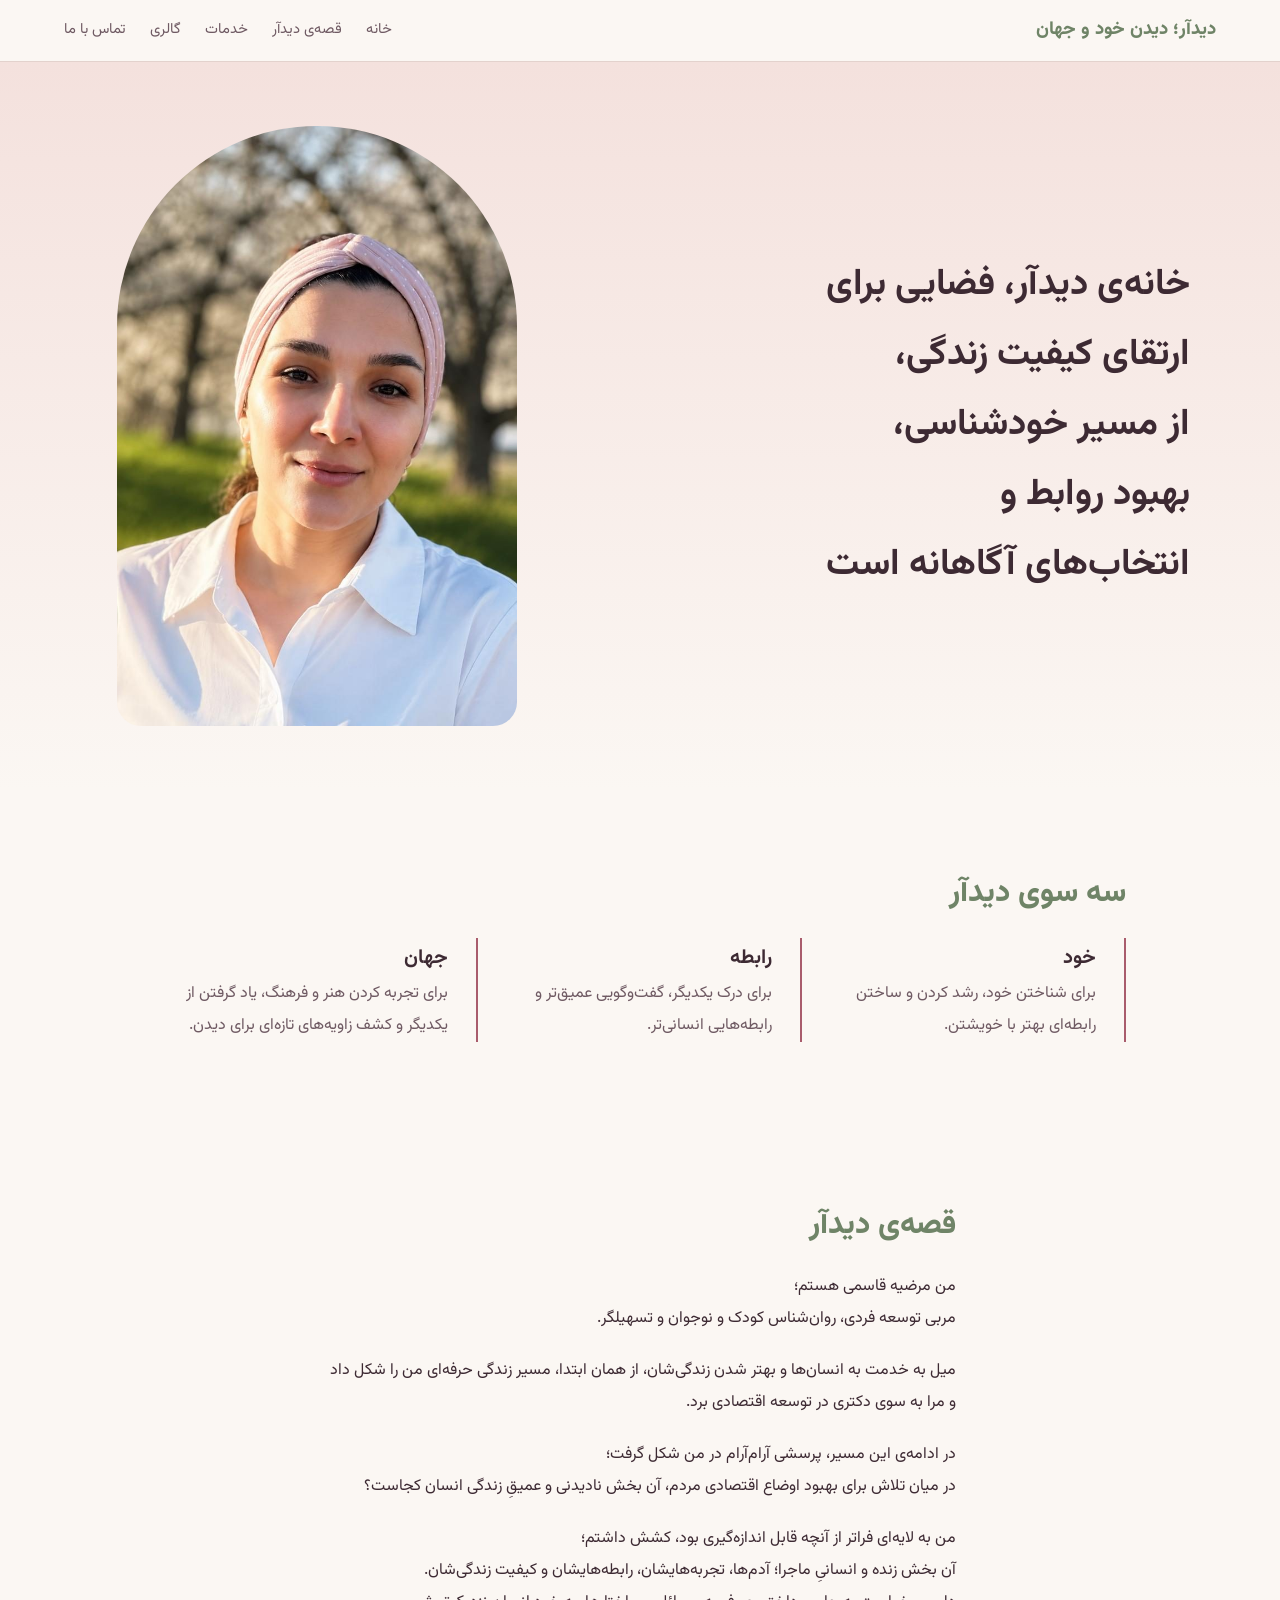
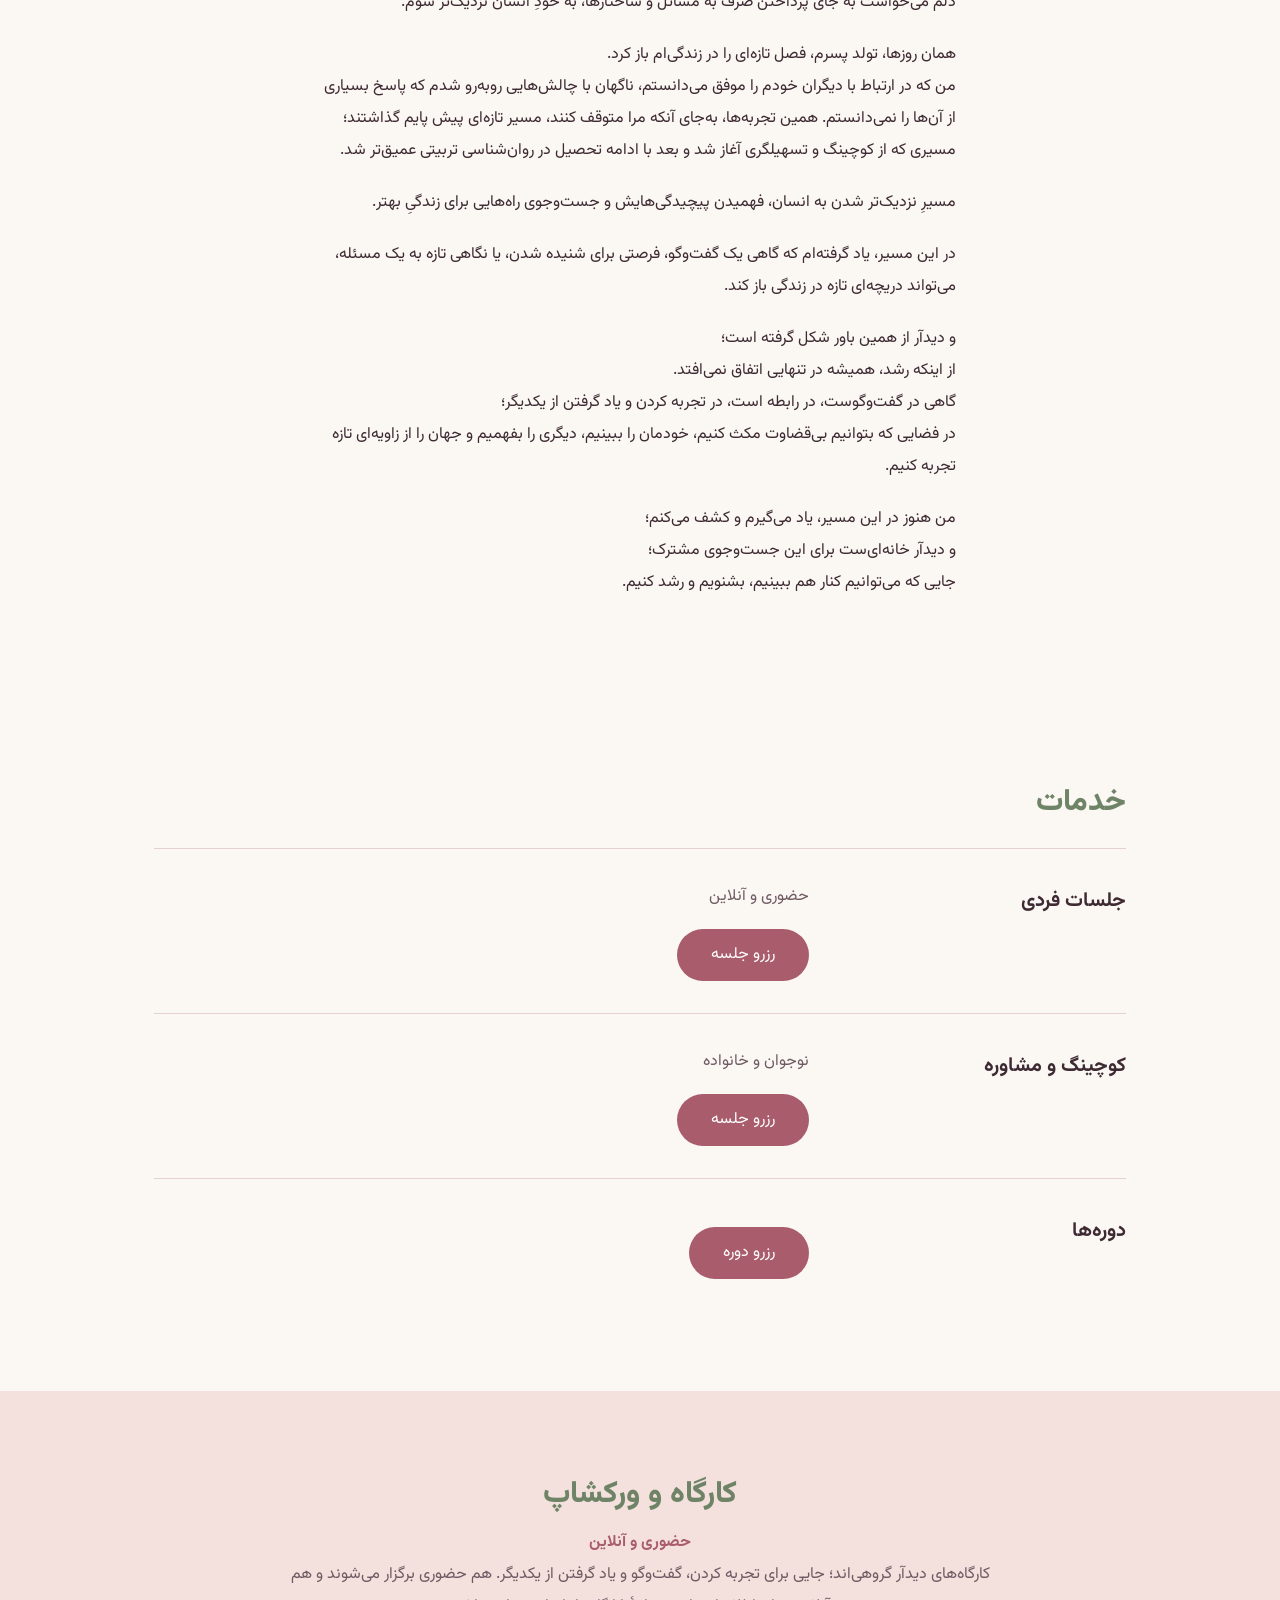
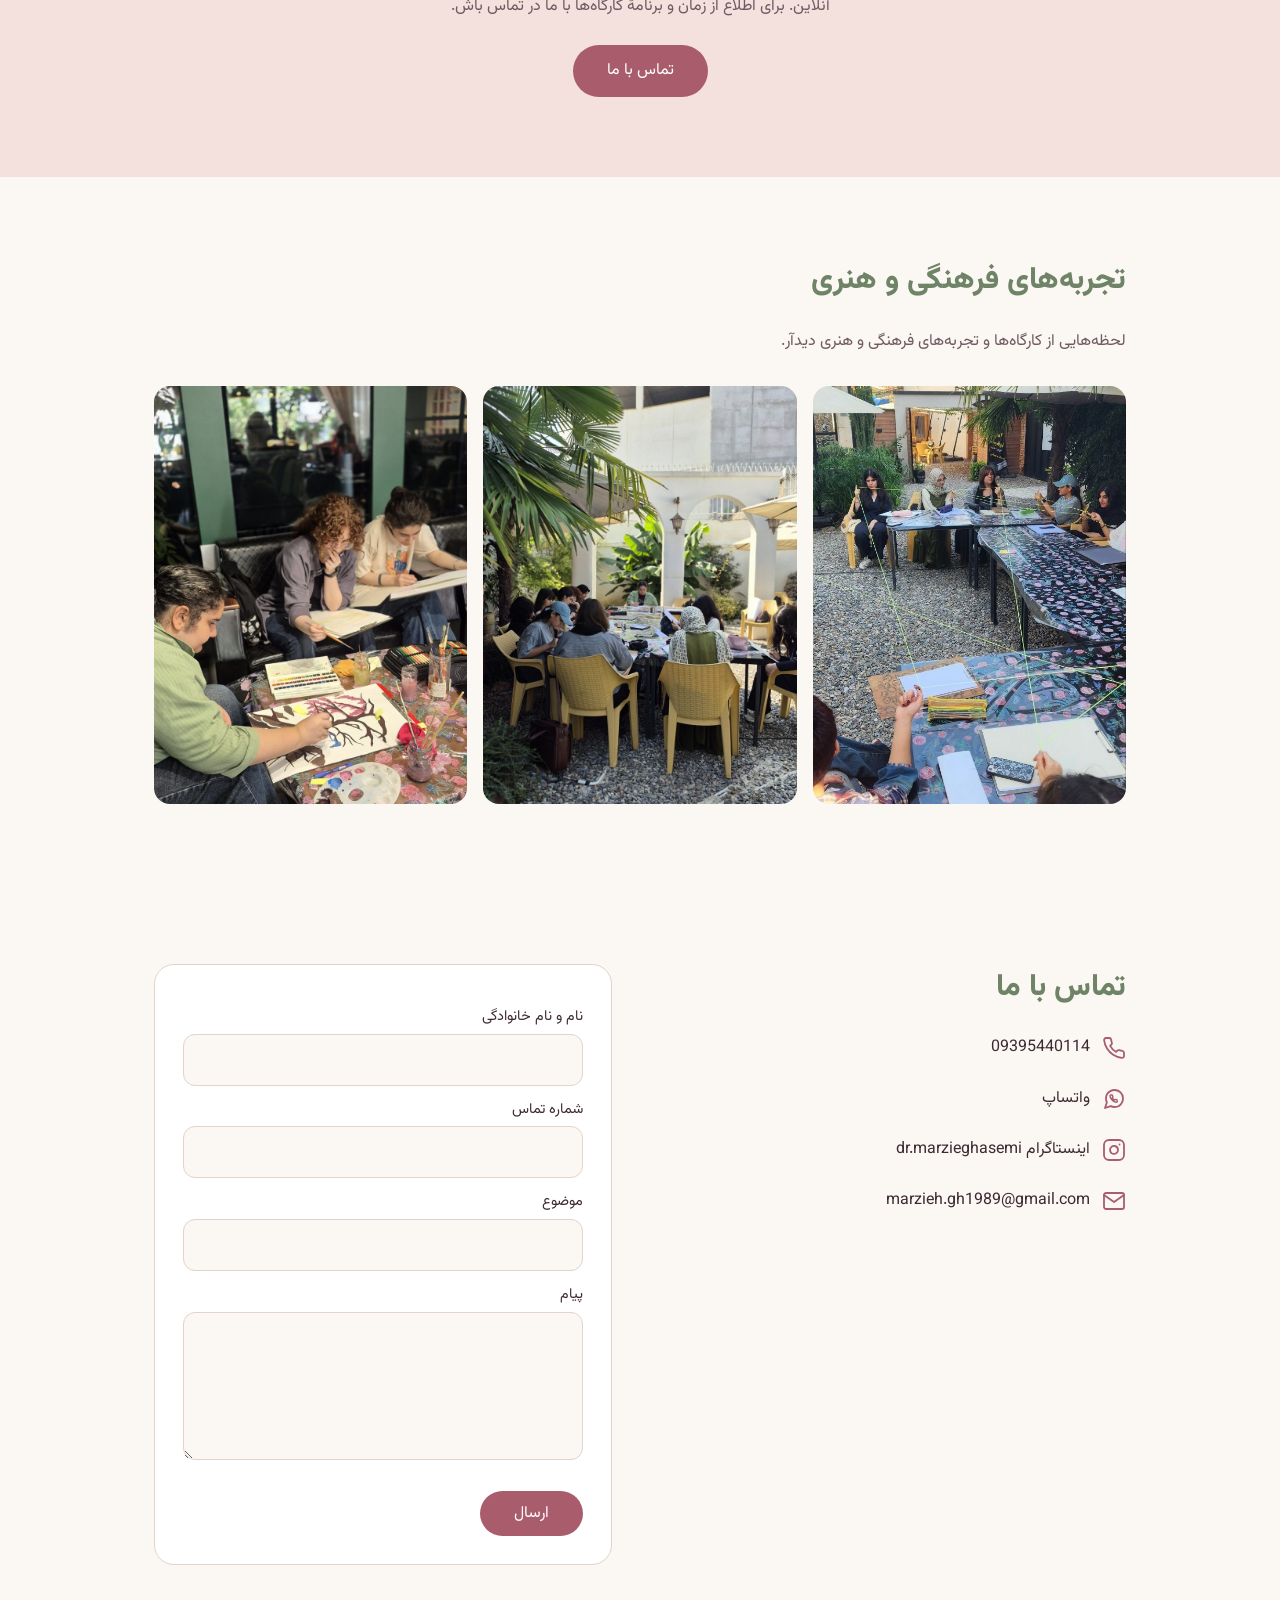
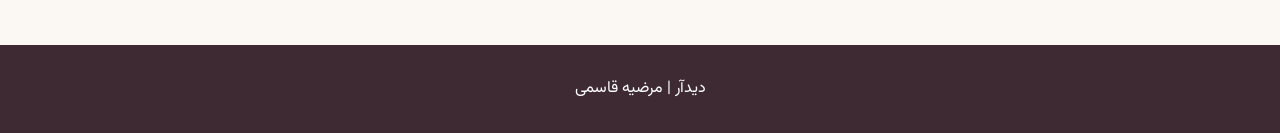
==== commit b552b3a2: "Add files via upload" ====
--- a/index.html
+++ b/index.html
@@ -1,179 +1,236 @@
 <!DOCTYPE html>
 <html lang="fa" dir="rtl">
-
 <head>
-  <meta charset="UTF-8">
-  <meta name="viewport" content="width=device-width, initial-scale=1">
-  <title>دیدآر | دیدن خود و جهان</title>
-  <link rel="preconnect" href="https://fonts.googleapis.com">
-  <link rel="preconnect" href="https://fonts.gstatic.com" crossorigin>
-  <link href="https://fonts.googleapis.com/css2?family=Vazirmatn:wght@400;500;700;800&display=swap" rel="stylesheet">
-  <link rel="stylesheet" href="style.css">
+<meta charset="UTF-8">
+<meta name="viewport" content="width=device-width, initial-scale=1">
+<title>دیدآر | دیدن خود و جهان</title>
+<link rel="preconnect" href="https://fonts.googleapis.com">
+<link rel="preconnect" href="https://fonts.gstatic.com" crossorigin>
+<link href="https://fonts.googleapis.com/css2?family=Vazirmatn:wght@400;500;700;800&display=swap" rel="stylesheet">
+<link rel="stylesheet" href="style.css">
 </head>
-
 <body>
-  <header>
-    <a class="logo" href="#home">دیدآر؛ دیدن خود و جهان</a>
-    <nav>
-      <a href="#home">خانه</a>
-      <a href="#story">قصه‌ی دیدآر</a>
-      <div class="dropdown">
-        <a href="#coaching">خدمات</a>
-        <div class="dropdown-menu">
-          <a href="#workshop">کارگاه و ورکشاپ</a>
-          <a href="#individual">جلسات فردی</a>
-          <a href="#coaching">کوچینگ و مشاوره</a>
-          <a href="#gallery">تجربه‌های فرهنگی و هنری</a>
-        </div>
+<header>
+  <a class="logo" href="#home">دیدآر؛ دیدن خود و جهان</a>
+  <nav>
+    <a href="#home">خانه</a>
+    <a href="#story">قصه‌ی دیدآر</a>
+    <div class="dropdown">
+      <a href="#coaching">خدمات</a>
+      <div class="dropdown-menu">
+        <a href="#workshop">کارگاه و ورکشاپ</a>
+        <a href="#individual">جلسات فردی</a>
+        <a href="#coaching">کوچینگ و مشاوره</a>
+        <a href="#gallery">تجربه‌های فرهنگی و هنری</a>
       </div>
-      <a href="#gallery">گالری</a>
-      <a href="#contact">تماس با ما</a>
-    </nav>
-  </header>
-
-  <main>
-    <section class="hero" id="home">
-      <div class="hero-text">
-        <h1>خانه‌ی دیدآر، فضایی برای<br>ارتقای کیفیت زندگی</h>
-      </div>
-      <img class="hero-photo" src="images/marzieh.jpg" alt="مرضیه قاسمی">
-    </section>
-
-    <section class="sides">
-      <h2>سه سوی دیدآر</h2>
-      <div class="sides-grid">
-        <div>
-          <h3>خود</h3>
-          <p>برای شناختن خود، رشد کردن و ساختن رابطه‌ای بهتر با خویشتن.</p>
-        </div>
-        <div>
-          <h3>رابطه</h3>
-          <p>برای درک یکدیگر، گفت‌وگویی عمیق‌تر و رابطه‌هایی انسانی‌تر.</p>
-        </div>
-        <div>
-          <h3>جهان</h3>
-          <p>برای تجربه کردن هنر و فرهنگ، یاد گرفتن از یکدیگر و کشف زاویه‌های تازه‌ای برای دیدن.</p>
-        </div>
-      </div>
-    </section>
-
-    <section class="story" id="story">
-      <h2>قصه‌ی دیدآر</h2>
-      <p>من مرضیه قاسمی هستم؛<br>مربی توسعه فردی، روان‌شناس کودک و نوجوان و تسهیلگر.</p>
-      <p>میل به خدمت به انسان‌ها و بهتر شدن زندگی‌شان، از همان ابتدا، مسیر زندگی حرفه‌ای من را شکل داد و مرا به سوی
-        دکتری در توسعه اقتصادی برد.</p>
-      <p>در ادامه‌ی این مسیر، پرسشی آرام‌آرام در من شکل گرفت؛<br>در میان تلاش برای بهبود اوضاع اقتصادی مردم، آن بخش
-        نادیدنی و عمیقِ زندگی انسان کجاست؟</p>
-      <p>من به لایه‌ای فراتر از آنچه قابل اندازه‌گیری بود، کشش داشتم؛<br>آن بخش زنده و انسانیِ ماجرا؛ آدم‌ها،
-        تجربه‌هایشان، رابطه‌هایشان و کیفیت زندگی‌شان.<br>دلم می‌خواست به جای پرداختن صرف به مسائل و ساختارها، به خودِ
-        انسان نزدیک‌تر شوم.</p>
-      <p>همان روزها، تولد پسرم، فصل تازه‌ای را در زندگی‌ام باز کرد.<br>من که در ارتباط با دیگران خودم را موفق می‌دانستم،
-        ناگهان با چالش‌هایی روبه‌رو شدم که پاسخ بسیاری از آن‌ها را نمی‌دانستم. همین تجربه‌ها، به‌جای آنکه مرا متوقف
-        کنند، مسیر تازه‌ای پیش پایم گذاشتند؛ مسیری که از کوچینگ و تسهیلگری آغاز شد و بعد با ادامه تحصیل در روان‌شناسی
-        تربیتی عمیق‌تر شد.</p>
-      <p>مسیرِ نزدیک‌تر شدن به انسان، فهمیدن پیچیدگی‌هایش و جست‌وجوی راه‌هایی برای زندگیِ بهتر.</p>
-      <p>در این مسیر، یاد گرفته‌ام که گاهی یک گفت‌وگو، فرصتی برای شنیده شدن، یا نگاهی تازه به یک مسئله، می‌تواند
-        دریچه‌ای تازه در زندگی باز کند.</p>
-      <p>و دیدآر از همین باور شکل گرفته است؛<br>از اینکه رشد، همیشه در تنهایی اتفاق نمی‌افتد.<br>گاهی در گفت‌وگوست، در
-        رابطه است، در تجربه کردن و یاد گرفتن از یکدیگر؛<br>در فضایی که بتوانیم بی‌قضاوت مکث کنیم، خودمان را ببینیم،
-        دیگری را بفهمیم و جهان را از زاویه‌ای تازه تجربه کنیم.</p>
-      <p>من هنوز در این مسیر، یاد می‌گیرم و کشف می‌کنم؛<br>و دیدآر خانه‌ای‌ست برای این جست‌وجوی مشترک؛<br>جایی که
-        می‌توانیم کنار هم ببینیم، بشنویم و رشد کنیم.</p>
-    </section>
-
-    <section class="coaching" id="coaching">
-      <h2>خدمات</h2>
-      <div class="row" id="individual">
-        <h3>جلسات فردی</h3>
-        <div>
-          <p>حضوری و آنلاین</p>
-          <a class="btn" href="#contact">رزرو جلسه</a>
-        </div>
-      </div>
-      <div class="row">
-        <h3>کوچینگ و مشاوره</h3>
-        <div>
-          <p>نوجوان و خانواده</p>
-          <a class="btn" href="#contact">رزرو جلسه</a>
-        </div>
-      </div>
-      <div class="row">
-        <h3>دوره‌ها</h3>
-        <div>
-          <a class="btn" href="#contact">رزرو دوره</a>
-        </div>
-      </div>
-    </section>
-
-    <section class="workshop" id="workshop">
-      <h2>کارگاه و ورکشاپ</h2>
-      <p class="sub">حضوری و آنلاین</p>
-      <p>کارگاه‌های دیدآر گروهی‌اند؛ جایی برای تجربه کردن، گفت‌وگو و یاد گرفتن از یکدیگر. هم حضوری برگزار می‌شوند و هم
-        آنلاین. برای اطلاع از زمان و برنامهٔ کارگاه‌ها با ما در تماس باش.</p>
-      <a class="btn" href="#contact">تماس با ما</a>
-    </section>
-
-    <section class="gallery" id="gallery">
-      <h2>تجربه‌های فرهنگی و هنری</h2>
-      <p>لحظه‌هایی از کارگاه‌ها و تجربه‌های فرهنگی و هنری دیدآر.</p>
-      <div class="gallery-grid">
-        <img src="images/yarn.jpg" alt="کارگاه گروهی در حیاط">
-        <img src="images/garden.jpg" alt="جمعی در حال کار در حیاط">
-        <img src="images/art.jpg" alt="نقاشی آبرنگ در کارگاه">
-      </div>
-    </section>
-
-    <section class="contact" id="contact">
-      <div>
-        <h2>تماس با ما</h2>
-        <p>اگر سوالی داری یا می‌خواهی درباره جلسات و کارگاه‌ها بیشتر بدانی، پیامت را برایم بفرست.</p>
-        <ul>
-          <li><a href="tel:+989395440114" dir="ltr">09395440114</a></li>
-          <li><a href="https://wa.me/989395440114">واتساپ</a></li>
-          <li><a href="https://www.instagram.com/dr.marzieghasemi">اینستاگرام <bdi dir="ltr">dr.marzieghasemi</bdi></a>
-          </li>
-          <li><a href="mailto:marzieh.gh1989@gmail.com"><bdi dir="ltr">marzieh.gh1989@gmail.com</bdi></a></li>
-        </ul>
-      </div>
-      <form id="waForm">
-        <label for="name">نام و نام خانوادگی</label>
-        <input id="name" type="text" required>
-        <label for="phone">شماره تماس</label>
-        <input id="phone" type="tel">
-        <label for="subject">موضوع</label>
-        <input id="subject" type="text">
-        <label for="message">پیام</label>
-        <textarea id="message" rows="4" required></textarea>
-        <button class="btn" type="submit">ارسال در واتساپ</button>
-      </form>
-    </section>
-  </main>
-
-  <footer>دیدآر | مرضیه قاسمی</footer>
-
-  <script>
-    document.getElementById('waForm').addEventListener('submit', function (e) {
+    </div>
+    <a href="#gallery">گالری</a>
+    <a href="#contact">تماس با ما</a>
+  </nav>
+</header>
+
+<main>
+<section class="hero" id="home">
+  <div class="hero-text">
+    <h1>خانه‌ی دیدآر، فضایی برای<br>ارتقای کیفیت زندگی،<br>از مسیر خودشناسی،<br>بهبود روابط و<br>انتخاب‌های آگاهانه است</h1>
+  </div>
+  <img class="hero-photo" src="images/marzieh.jpg" alt="مرضیه قاسمی">
+</section>
+
+<section class="sides">
+  <h2>سه سوی دیدآر</h2>
+  <div class="sides-grid">
+    <div><h3>خود</h3><p>برای شناختن خود، رشد کردن و ساختن رابطه‌ای بهتر با خویشتن.</p></div>
+    <div><h3>رابطه</h3><p>برای درک یکدیگر، گفت‌وگویی عمیق‌تر و رابطه‌هایی انسانی‌تر.</p></div>
+    <div><h3>جهان</h3><p>برای تجربه کردن هنر و فرهنگ، یاد گرفتن از یکدیگر و کشف زاویه‌های تازه‌ای برای دیدن.</p></div>
+  </div>
+</section>
+
+<section class="story" id="story">
+  <h2>قصه‌ی دیدآر</h2>
+  <p>من مرضیه قاسمی هستم؛<br>مربی توسعه فردی، روان‌شناس کودک و نوجوان و تسهیلگر.</p>
+  <p>میل به خدمت به انسان‌ها و بهتر شدن زندگی‌شان، از همان ابتدا، مسیر زندگی حرفه‌ای من را شکل داد و مرا به سوی دکتری در توسعه اقتصادی برد.</p>
+  <p>در ادامه‌ی این مسیر، پرسشی آرام‌آرام در من شکل گرفت؛<br>در میان تلاش برای بهبود اوضاع اقتصادی مردم، آن بخش نادیدنی و عمیقِ زندگی انسان کجاست؟</p>
+  <p>من به لایه‌ای فراتر از آنچه قابل اندازه‌گیری بود، کشش داشتم؛<br>آن بخش زنده و انسانیِ ماجرا؛ آدم‌ها، تجربه‌هایشان، رابطه‌هایشان و کیفیت زندگی‌شان.<br>دلم می‌خواست به جای پرداختن صرف به مسائل و ساختارها، به خودِ انسان نزدیک‌تر شوم.</p>
+  <p>همان روزها، تولد پسرم، فصل تازه‌ای را در زندگی‌ام باز کرد.<br>من که در ارتباط با دیگران خودم را موفق می‌دانستم، ناگهان با چالش‌هایی روبه‌رو شدم که پاسخ بسیاری از آن‌ها را نمی‌دانستم. همین تجربه‌ها، به‌جای آنکه مرا متوقف کنند، مسیر تازه‌ای پیش پایم گذاشتند؛ مسیری که از کوچینگ و تسهیلگری آغاز شد و بعد با ادامه تحصیل در روان‌شناسی تربیتی عمیق‌تر شد.</p>
+  <p>مسیرِ نزدیک‌تر شدن به انسان، فهمیدن پیچیدگی‌هایش و جست‌وجوی راه‌هایی برای زندگیِ بهتر.</p>
+  <p>در این مسیر، یاد گرفته‌ام که گاهی یک گفت‌وگو، فرصتی برای شنیده شدن، یا نگاهی تازه به یک مسئله، می‌تواند دریچه‌ای تازه در زندگی باز کند.</p>
+  <p>و دیدآر از همین باور شکل گرفته است؛<br>از اینکه رشد، همیشه در تنهایی اتفاق نمی‌افتد.<br>گاهی در گفت‌وگوست، در رابطه است، در تجربه کردن و یاد گرفتن از یکدیگر؛<br>در فضایی که بتوانیم بی‌قضاوت مکث کنیم، خودمان را ببینیم، دیگری را بفهمیم و جهان را از زاویه‌ای تازه تجربه کنیم.</p>
+  <p>من هنوز در این مسیر، یاد می‌گیرم و کشف می‌کنم؛<br>و دیدآر خانه‌ای‌ست برای این جست‌وجوی مشترک؛<br>جایی که می‌توانیم کنار هم ببینیم، بشنویم و رشد کنیم.</p>
+</section>
+
+<section class="coaching" id="coaching">
+  <h2>خدمات</h2>
+  <div class="row" id="individual">
+    <h3>جلسات فردی</h3>
+    <div>
+      <p>حضوری و آنلاین</p>
+      <a class="btn" href="#contact">رزرو جلسه</a>
+    </div>
+  </div>
+  <div class="row">
+    <h3>کوچینگ و مشاوره</h3>
+    <div>
+      <p>نوجوان و خانواده</p>
+      <a class="btn" href="#contact">رزرو جلسه</a>
+    </div>
+  </div>
+  <div class="row">
+    <h3>دوره‌ها</h3>
+    <div>
+      <a class="btn" href="#contact">رزرو دوره</a>
+    </div>
+  </div>
+</section>
+
+<section class="workshop" id="workshop">
+  <h2>کارگاه و ورکشاپ</h2>
+  <p class="sub">حضوری و آنلاین</p>
+  <p>کارگاه‌های دیدآر گروهی‌اند؛ جایی برای تجربه کردن، گفت‌وگو و یاد گرفتن از یکدیگر. هم حضوری برگزار می‌شوند و هم آنلاین. برای اطلاع از زمان و برنامهٔ کارگاه‌ها با ما در تماس باش.</p>
+  <a class="btn" href="#contact">تماس با ما</a>
+</section>
+
+<section class="gallery" id="gallery">
+  <h2>تجربه‌های فرهنگی و هنری</h2>
+  <p>لحظه‌هایی از کارگاه‌ها و تجربه‌های فرهنگی و هنری دیدآر.</p>
+  <div class="gallery-grid">
+    <img src="images/yarn.jpg" alt="کارگاه گروهی در حیاط">
+    <img src="images/garden.jpg" alt="جمعی در حال کار در حیاط">
+    <img src="images/art.jpg" alt="نقاشی آبرنگ در کارگاه">
+  </div>
+</section>
+
+<section class="contact" id="contact">
+  <div>
+    <h2>تماس با ما</h2>
+    <ul class="contact-list">
+      <li><a href="tel:+989395440114"><svg class="ic" viewBox="0 0 24 24" aria-hidden="true"><path d="M22 16.92v3a2 2 0 0 1-2.18 2 19.79 19.79 0 0 1-8.63-3.07 19.5 19.5 0 0 1-6-6 19.79 19.79 0 0 1-3.07-8.67A2 2 0 0 1 4.11 2h3a2 2 0 0 1 2 1.72 12.84 12.84 0 0 0 .7 2.81 2 2 0 0 1-.45 2.11L8.09 9.91a16 16 0 0 0 6 6l1.27-1.27a2 2 0 0 1 2.11-.45 12.84 12.84 0 0 0 2.81.7A2 2 0 0 1 22 16.92z"/></svg><span dir="ltr">09395440114</span></a></li>
+      <li><a href="https://wa.me/989395440114"><svg class="ic" viewBox="0 0 24 24" aria-hidden="true"><path d="M21 11.5a8.38 8.38 0 0 1-.9 3.8 8.5 8.5 0 0 1-7.6 4.7 8.38 8.38 0 0 1-3.8-.9L3 21l1.9-5.7a8.38 8.38 0 0 1-.9-3.8 8.5 8.5 0 0 1 4.7-7.6 8.38 8.38 0 0 1 3.8-.9h.5a8.48 8.48 0 0 1 8 8v.5z"/><g transform="translate(7.3 7.3) scale(.36)" stroke-width="4"><path d="M22 16.92v3a2 2 0 0 1-2.18 2 19.79 19.79 0 0 1-8.63-3.07 19.5 19.5 0 0 1-6-6 19.79 19.79 0 0 1-3.07-8.67A2 2 0 0 1 4.11 2h3a2 2 0 0 1 2 1.72 12.84 12.84 0 0 0 .7 2.81 2 2 0 0 1-.45 2.11L8.09 9.91a16 16 0 0 0 6 6l1.27-1.27a2 2 0 0 1 2.11-.45 12.84 12.84 0 0 0 2.81.7A2 2 0 0 1 22 16.92z"/></g></svg><span>واتساپ</span></a></li>
+      <li><a href="https://www.instagram.com/dr.marzieghasemi"><svg class="ic" viewBox="0 0 24 24" aria-hidden="true"><rect x="2" y="2" width="20" height="20" rx="5" ry="5"/><path d="M16 11.37A4 4 0 1 1 12.63 8 4 4 0 0 1 16 11.37z"/><line x1="17.5" y1="6.5" x2="17.51" y2="6.5"/></svg><span>اینستاگرام <bdi dir="ltr">dr.marzieghasemi</bdi></span></a></li>
+      <li><a href="mailto:marzieh.gh1989@gmail.com"><svg class="ic" viewBox="0 0 24 24" aria-hidden="true"><path d="M4 4h16c1.1 0 2 .9 2 2v12c0 1.1-.9 2-2 2H4c-1.1 0-2-.9-2-2V6c0-1.1.9-2 2-2z"/><polyline points="22,6 12,13 2,6"/></svg><bdi dir="ltr">marzieh.gh1989@gmail.com</bdi></a></li>
+    </ul>
+  </div>
+  <form id="bookForm" novalidate>
+    <label for="name">نام و نام خانوادگی</label>
+    <input id="name" type="text" required aria-describedby="name-err">
+    <small class="field-error" id="name-err"></small>
+    <label for="phone">شماره تماس</label>
+    <input id="phone" type="tel" required aria-describedby="phone-err">
+    <small class="field-error" id="phone-err"></small>
+    <label for="subject">موضوع</label>
+    <input id="subject" type="text">
+    <label for="message">پیام</label>
+    <textarea id="message" rows="4" required aria-describedby="message-err"></textarea>
+    <small class="field-error" id="message-err"></small>
+    <button class="btn" type="submit">ارسال</button>
+    <div id="formStatus" class="form-msg" role="status" aria-live="polite" hidden></div>
+  </form>
+</section>
+</main>
+
+<footer>دیدآر | مرضیه قاسمی</footer>
+
+<script>
+var FORM_ENDPOINT = 'https://formsubmit.co/ajax/marzieh.gh1989@gmail.com';
+
+var form = document.getElementById('bookForm');
+var statusEl = document.getElementById('formStatus');
+var sendBtn = form.querySelector('button[type="submit"]');
+var sending = false;
+
+function showStatus(type, text) {
+  statusEl.className = 'form-msg ' + type;
+  statusEl.textContent = text;
+  statusEl.hidden = false;
+}
+function setFieldError(id, text) {
+  var input = document.getElementById(id);
+  document.getElementById(id + '-err').textContent = text || '';
+  if (text) { input.setAttribute('aria-invalid', 'true'); }
+  else { input.removeAttribute('aria-invalid'); }
+}
+['name', 'phone', 'message'].forEach(function (id) {
+  document.getElementById(id).addEventListener('input', function () { setFieldError(id, ''); });
+});
+
+function validate() {
+  var val = function (id) { return document.getElementById(id).value.trim(); };
+  var firstBad = null;
+  var check = function (id, ok, text) {
+    setFieldError(id, ok ? '' : text);
+    if (!ok && !firstBad) { firstBad = document.getElementById(id); }
+  };
+  check('name', val('name') !== '', 'لطفاً نام و نام خانوادگی را وارد کنید.');
+  var digits = (val('phone').match(/[0-9\u06F0-\u06F9\u0660-\u0669]/g) || []).length;
+  if (val('phone') === '') { check('phone', false, 'لطفاً شماره تماس را وارد کنید.'); }
+  else { check('phone', digits >= 7, 'لطفاً یک شماره تماس معتبر وارد کنید.'); }
+  check('message', val('message') !== '', 'لطفاً متن پیام را وارد کنید.');
+  if (firstBad) { firstBad.focus(); return false; }
+  return true;
+}
+
+form.addEventListener('submit', function (e) {
+  e.preventDefault();
+  if (sending) { return; }
+  statusEl.hidden = true;
+  if (!validate()) { return; }
+
+  var v = function (id) { return document.getElementById(id).value.trim(); };
+  sending = true;
+  sendBtn.disabled = true;
+  sendBtn.textContent = 'در حال ارسال...';
+
+  var controller = new AbortController();
+  var timer = setTimeout(function () { controller.abort(); }, 20000);
+
+  fetch(FORM_ENDPOINT, {
+    method: 'POST',
+    headers: { 'Content-Type': 'application/json', 'Accept': 'application/json' },
+    body: JSON.stringify({
+      _subject: 'درخواست جدید از سایت دیدآر',
+      _template: 'table',
+      _captcha: 'false',
+      name: v('name'),
+      phone: v('phone'),
+      subject: v('subject'),
+      message: v('message')
+    }),
+    signal: controller.signal
+  }).then(function (res) {
+    return res.text().then(function (text) {
+      var data = null;
+      try { data = JSON.parse(text); } catch (err) {}
+      if (res.ok && data && (data.success === true || data.success === 'true')) { return; }
+      throw new Error('پاسخ سرویس ارسال: HTTP ' + res.status + ' — ' + text.slice(0, 300));
+    });
+  }).then(function () {
+    form.reset();
+    showStatus('ok', 'پیام شما با موفقیت ارسال شد.');
+  }).catch(function (err) {
+    console.error('خطای ارسال فرم:', err);
+    showStatus('err', 'ارسال پیام انجام نشد. لطفاً دوباره تلاش کنید.');
+  }).finally(function () {
+    clearTimeout(timer);
+    sending = false;
+    sendBtn.disabled = false;
+    sendBtn.textContent = 'ارسال';
+  });
+});
+
+// روی گوشی (بدون هاور) با تپ روی «خدمات» زیرمنو باز/بسته بشه
+document.querySelectorAll('nav .dropdown > a').forEach(function (link) {
+  link.addEventListener('click', function (e) {
+    if (window.matchMedia('(hover: none)').matches) {
       e.preventDefault();
-      var v = function (id) { return document.getElementById(id).value.trim(); };
-      var t = 'سلام، من ' + v('name') + ' هستم.\nشماره تماس: ' + v('phone') + '\nموضوع: ' + v('subject') + '\n' + v('message');
-      window.open('https://wa.me/989395440114?text=' + encodeURIComponent(t), '_blank');
-    });
-
-    // روی گوشی (بدون هاور) با تپ روی «خدمات» زیرمنو باز/بسته بشه
-    document.querySelectorAll('nav .dropdown > a').forEach(function (link) {
-      link.addEventListener('click', function (e) {
-        if (window.matchMedia('(hover: none)').matches) {
-          e.preventDefault();
-          link.parentElement.classList.toggle('open');
-        }
-      });
-    });
-    document.addEventListener('click', function (e) {
-      document.querySelectorAll('nav .dropdown.open').forEach(function (d) {
-        if (!d.contains(e.target)) d.classList.remove('open');
-      });
-    });
-  </script>
+      link.parentElement.classList.toggle('open');
+    }
+  });
+});
+document.addEventListener('click', function (e) {
+  document.querySelectorAll('nav .dropdown.open').forEach(function (d) {
+    if (!d.contains(e.target)) d.classList.remove('open');
+  });
+});
+</script>
 </body>
-
-</html>+</html>
--- a/style.css
+++ b/style.css
@@ -33,7 +33,17 @@
 .gallery-grid{display:grid;grid-template-columns:repeat(3,1fr);gap:16px;margin-top:28px}
 .gallery-grid img{width:100%;aspect-ratio:3/4;object-fit:cover;border-radius:16px}
 .contact{display:grid;grid-template-columns:1fr 1fr;gap:56px}
-.contact ul{list-style:none;margin-top:18px}
+.contact ul{list-style:none}
+.contact-list li{margin-bottom:10px}
+.contact-list a{display:inline-flex;align-items:center;gap:12px;text-decoration:none}
+.contact-list a:hover{color:var(--rose)}
+.ic{width:24px;height:24px;flex:none;fill:none;stroke:var(--rose);stroke-width:1.8;stroke-linecap:round;stroke-linejoin:round}
+.field-error{display:block;margin-top:4px;font-size:.85rem;line-height:1.7;color:#b3261e}
+.field-error:empty{display:none}
+input[aria-invalid="true"],textarea[aria-invalid="true"]{border-color:#b3261e}
+.form-msg{margin-top:16px;padding:12px 16px;border-radius:12px;font-size:.95rem;text-align:center}
+.form-msg.ok{background:#eef3ec;border:1px solid var(--sage);color:#3f5a37}
+.form-msg.err{background:#fbeeee;border:1px solid #b3261e;color:#8c1d18}
 form{background:#fff;border:1px solid var(--line);border-radius:20px;padding:28px}
 label{display:block;margin:10px 0 2px;font-size:.9rem}
 input,textarea{width:100%;font:inherit;padding:9px 14px;border:1px solid var(--line);border-radius:12px;background:var(--cream)}
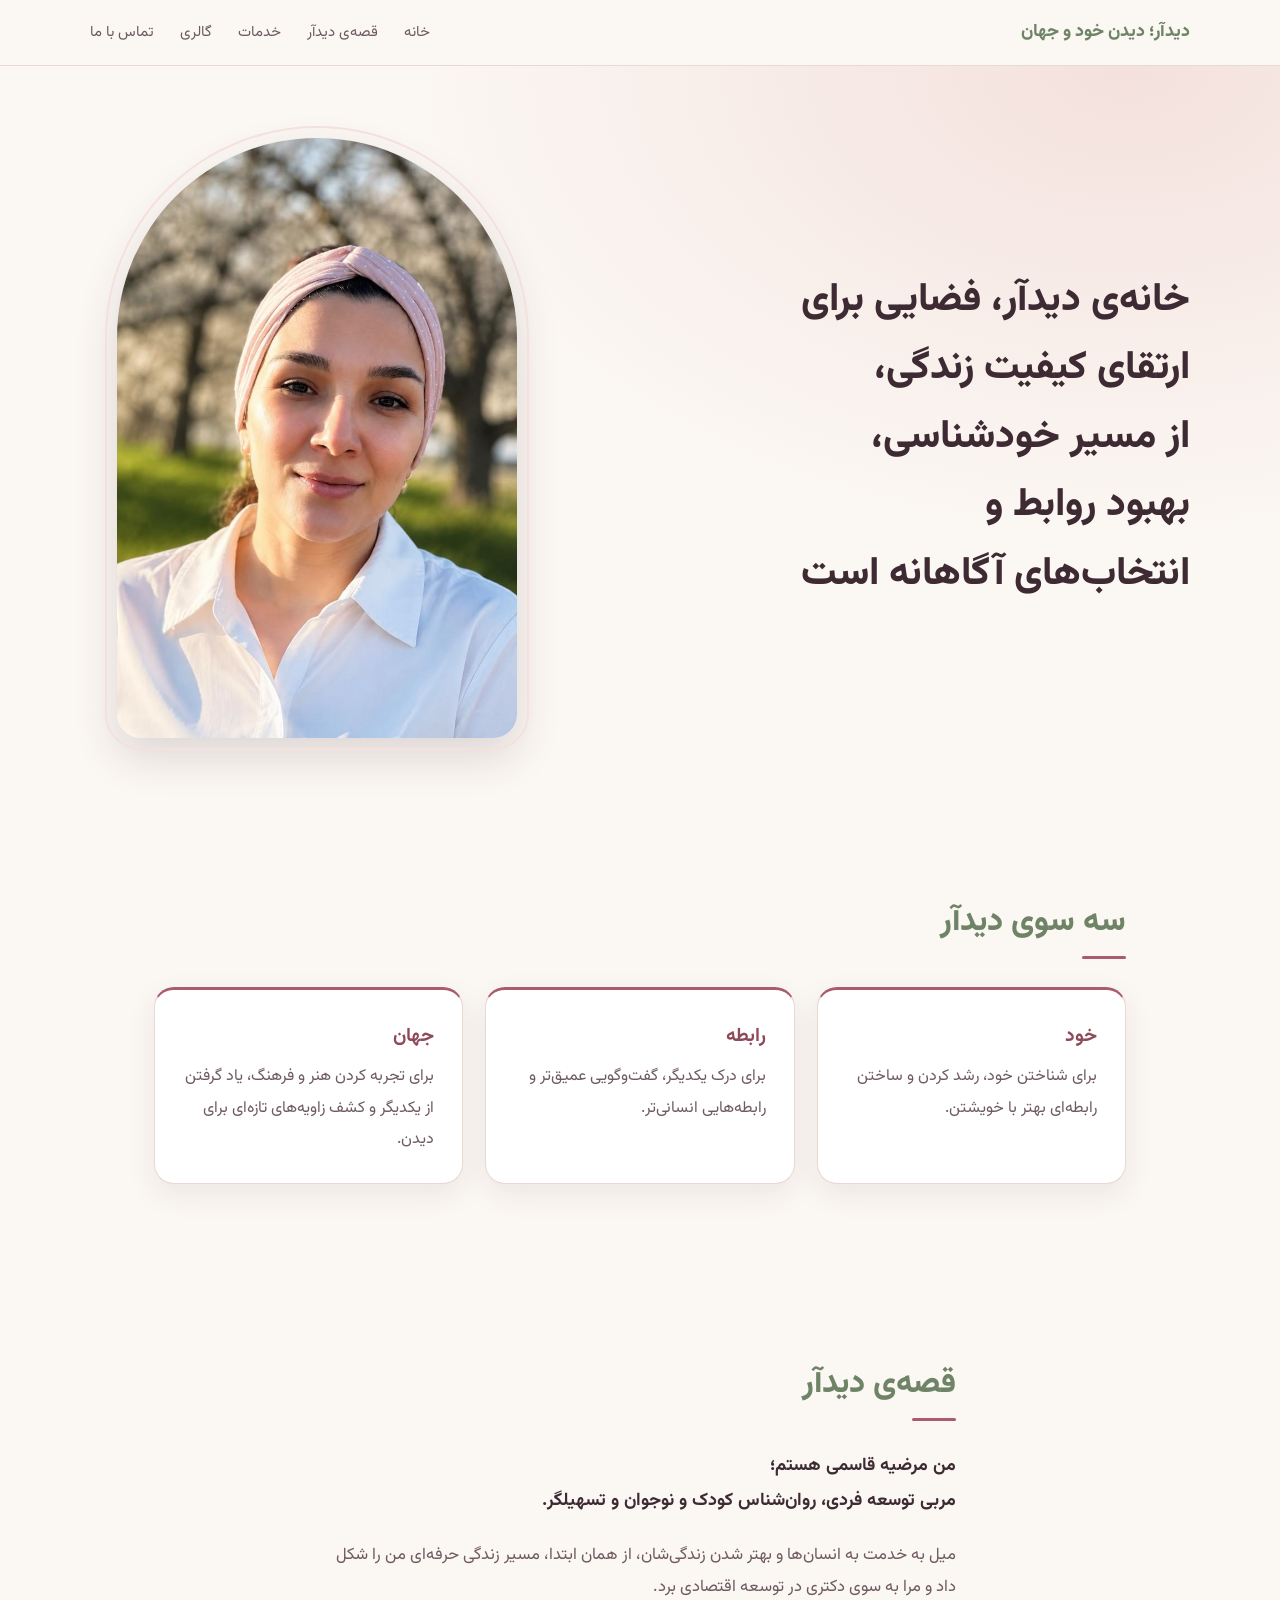
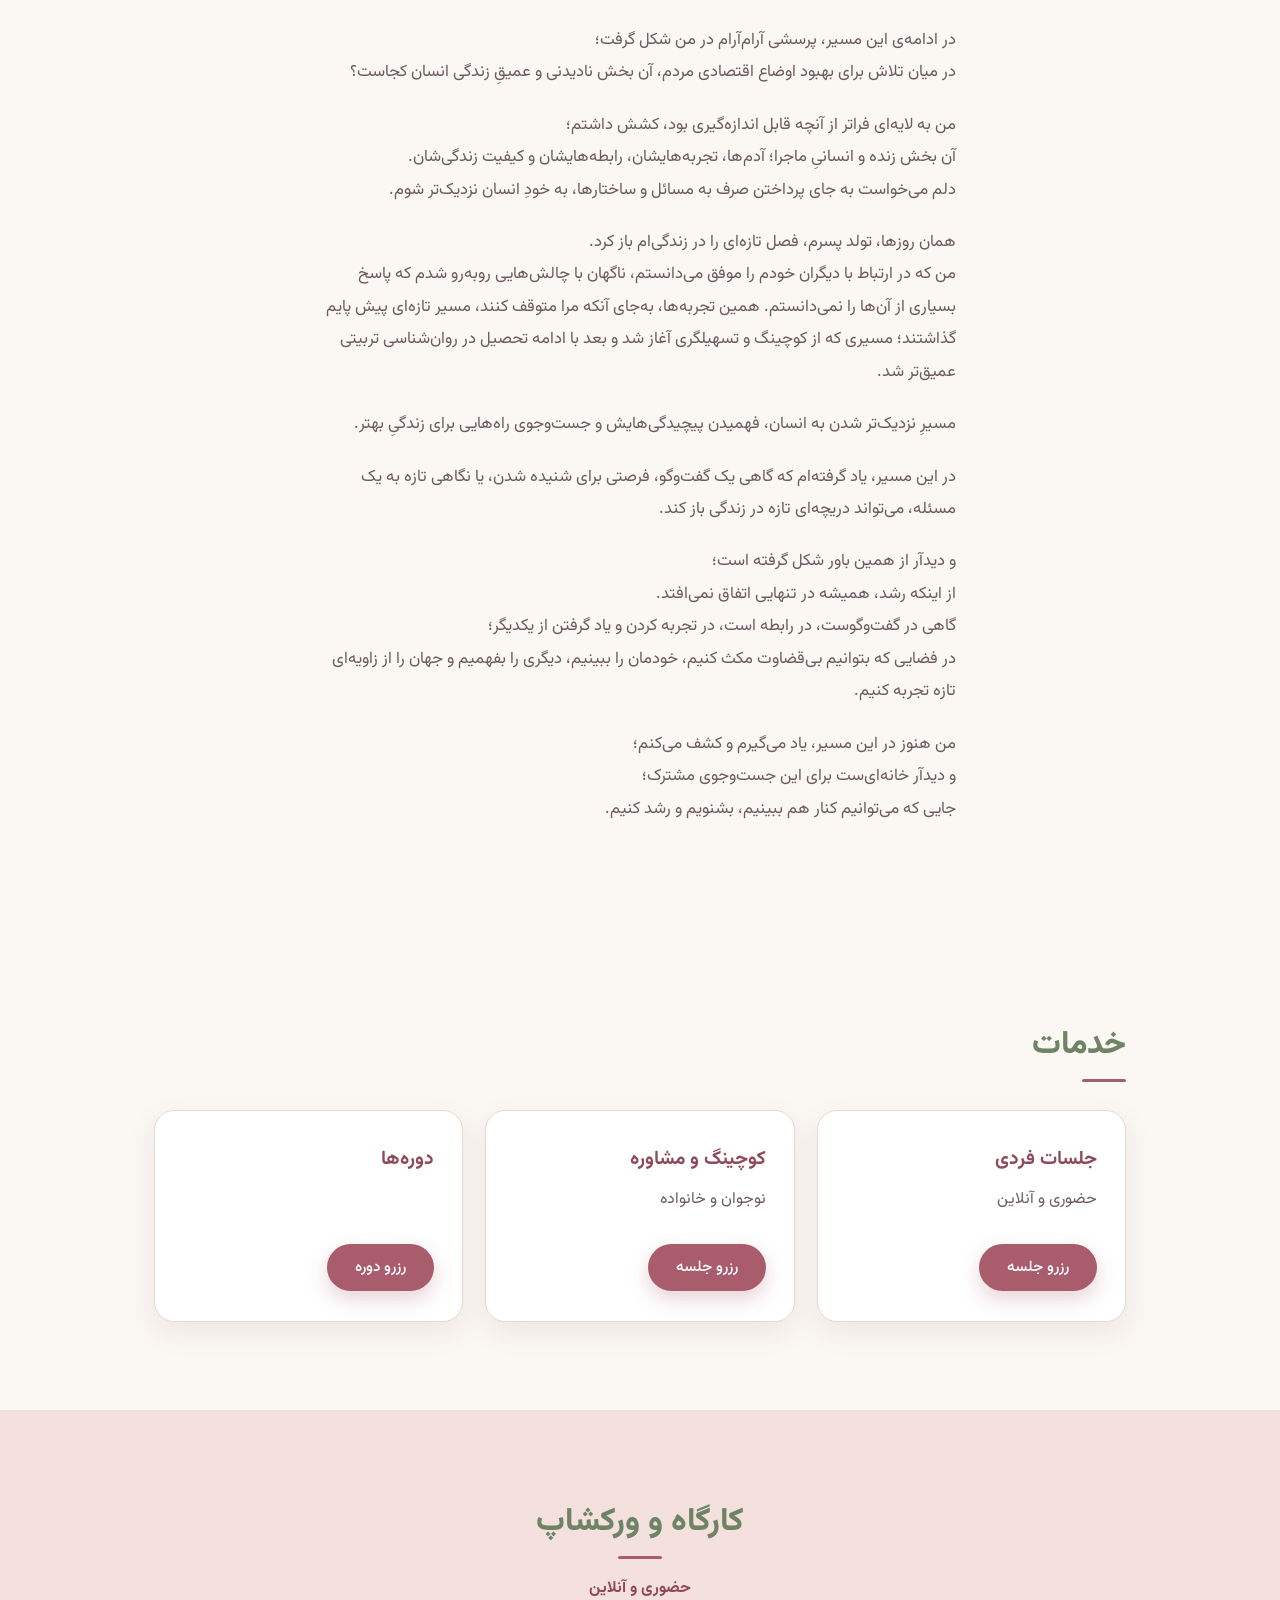
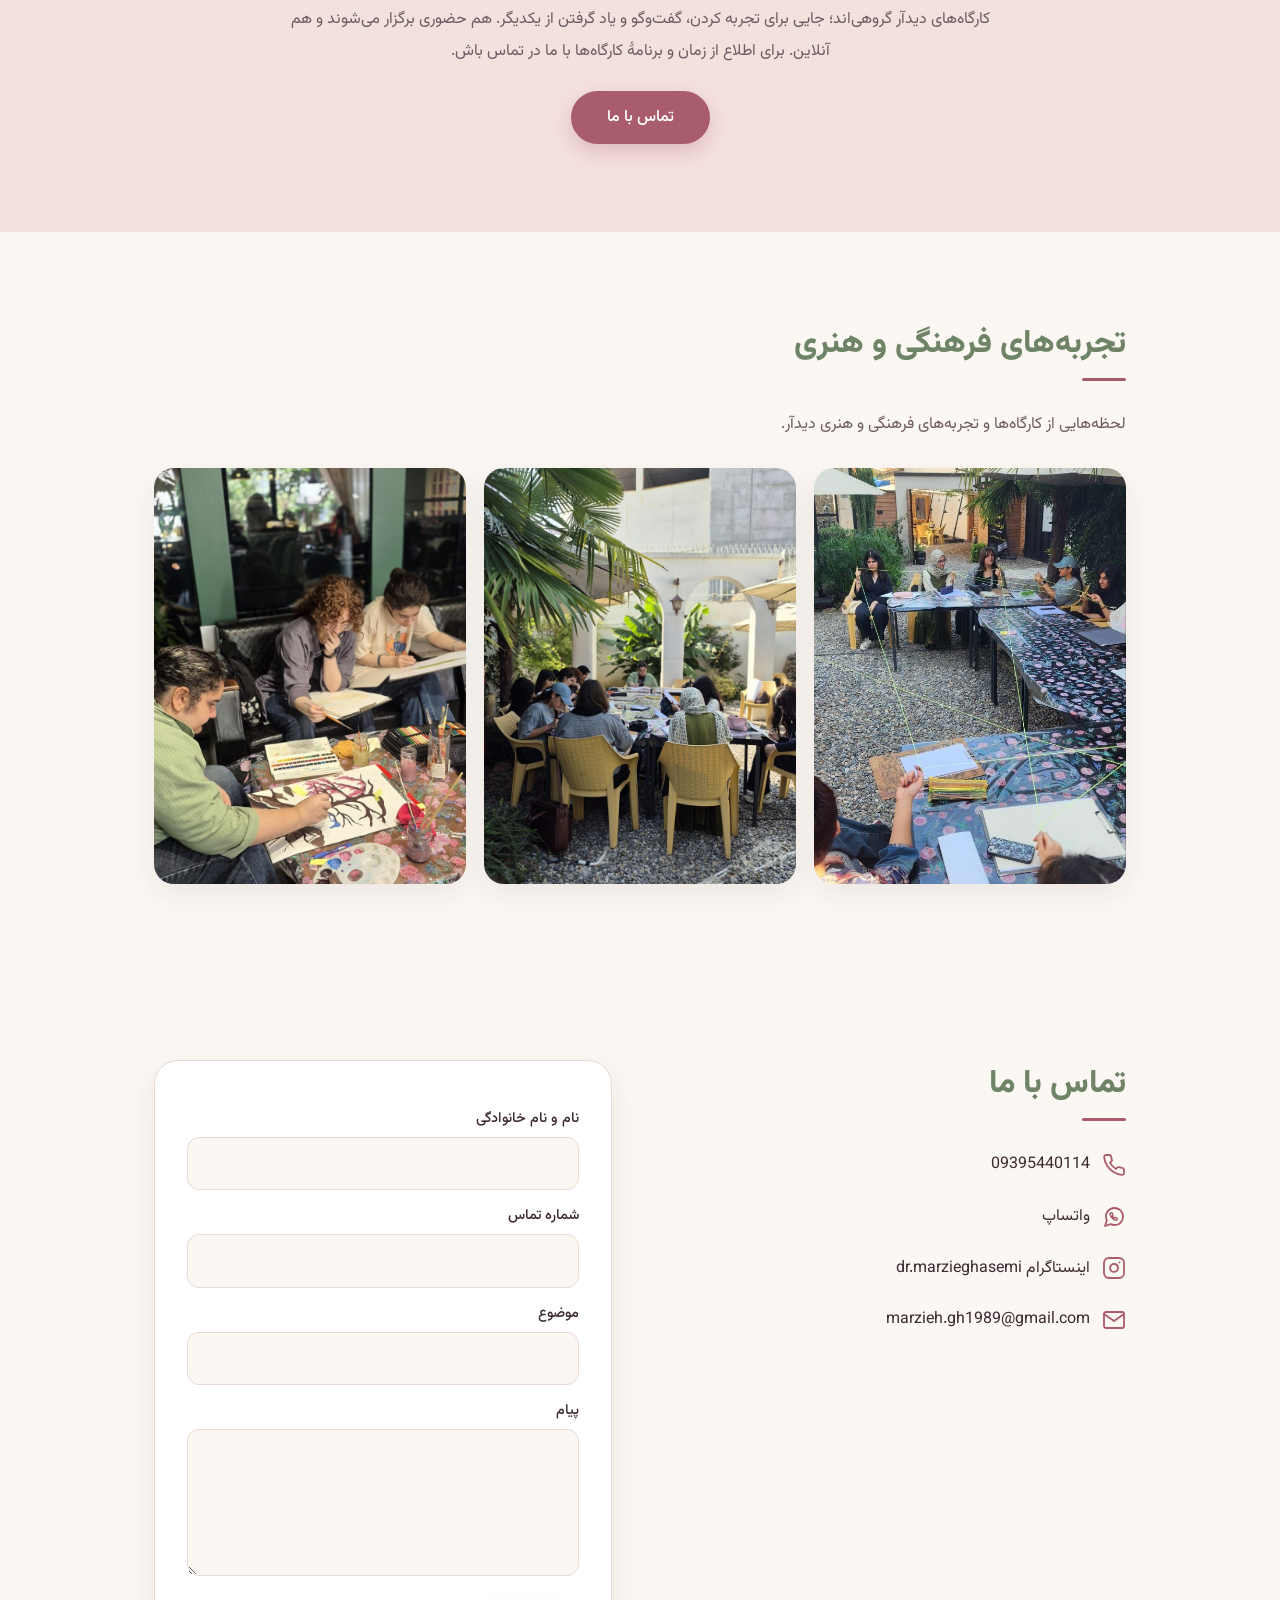
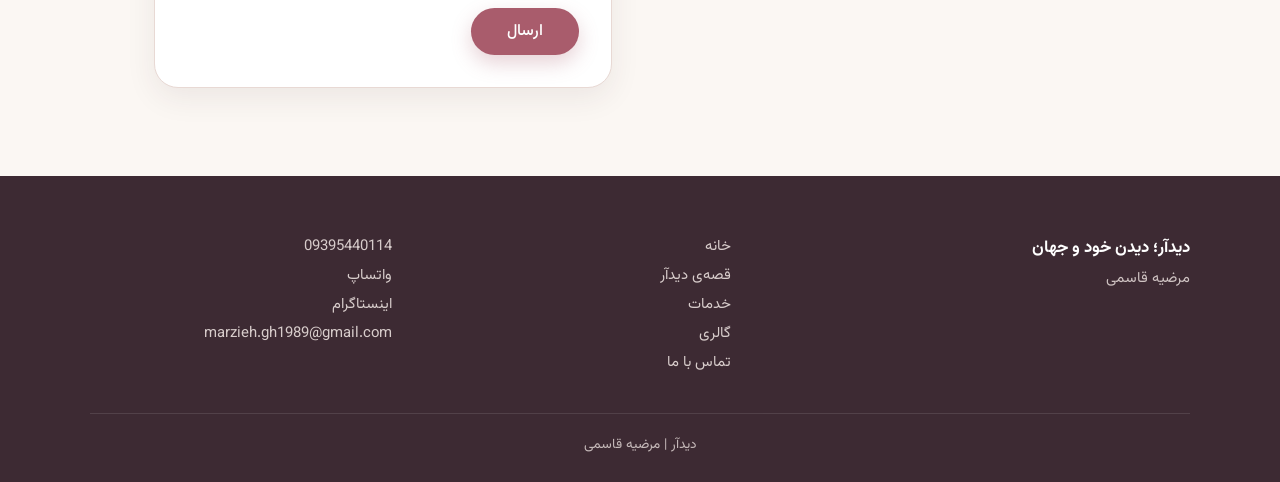
==== commit 1272a2d1: "Add files via upload" ====
--- a/index.html
+++ b/index.html
@@ -3,6 +3,9 @@
 <head>
 <meta charset="UTF-8">
 <meta name="viewport" content="width=device-width, initial-scale=1">
+<meta name="description" content="دیدآر؛ دیدن خود و جهان — جلسات فردی، کوچینگ و مشاوره، کارگاه و تجربه‌های فرهنگی و هنری با مرضیه قاسمی">
+<meta name="theme-color" content="#fbf7f3">
+<script>document.documentElement.classList.add('js')</script>
 <title>دیدآر | دیدن خود و جهان</title>
 <link rel="preconnect" href="https://fonts.googleapis.com">
 <link rel="preconnect" href="https://fonts.gstatic.com" crossorigin>
@@ -12,7 +15,8 @@
 <body>
 <header>
   <a class="logo" href="#home">دیدآر؛ دیدن خود و جهان</a>
-  <nav>
+  <button class="menu-btn" type="button" aria-label="منو" aria-expanded="false" aria-controls="nav"><span></span><span></span><span></span></button>
+  <nav id="nav" aria-label="منوی اصلی">
     <a href="#home">خانه</a>
     <a href="#story">قصه‌ی دیدآر</a>
     <div class="dropdown">
@@ -94,9 +98,9 @@
   <h2>تجربه‌های فرهنگی و هنری</h2>
   <p>لحظه‌هایی از کارگاه‌ها و تجربه‌های فرهنگی و هنری دیدآر.</p>
   <div class="gallery-grid">
-    <img src="images/yarn.jpg" alt="کارگاه گروهی در حیاط">
-    <img src="images/garden.jpg" alt="جمعی در حال کار در حیاط">
-    <img src="images/art.jpg" alt="نقاشی آبرنگ در کارگاه">
+    <img loading="lazy" src="images/yarn.jpg" alt="کارگاه گروهی در حیاط">
+    <img loading="lazy" src="images/garden.jpg" alt="جمعی در حال کار در حیاط">
+    <img loading="lazy" src="images/art.jpg" alt="نقاشی آبرنگ در کارگاه">
   </div>
 </section>
 
@@ -128,7 +132,25 @@
 </section>
 </main>
 
-<footer>دیدآر | مرضیه قاسمی</footer>
+<footer>
+  <div class="foot">
+    <div><strong>دیدآر؛ دیدن خود و جهان</strong><p>مرضیه قاسمی</p></div>
+    <ul>
+      <li><a href="#home">خانه</a></li>
+      <li><a href="#story">قصه‌ی دیدآر</a></li>
+      <li><a href="#coaching">خدمات</a></li>
+      <li><a href="#gallery">گالری</a></li>
+      <li><a href="#contact">تماس با ما</a></li>
+    </ul>
+    <ul>
+      <li><a href="tel:+989395440114" dir="ltr">09395440114</a></li>
+      <li><a href="https://wa.me/989395440114">واتساپ</a></li>
+      <li><a href="https://www.instagram.com/dr.marzieghasemi">اینستاگرام</a></li>
+      <li><a href="mailto:marzieh.gh1989@gmail.com" dir="ltr">marzieh.gh1989@gmail.com</a></li>
+    </ul>
+  </div>
+  <p class="copy">دیدآر | مرضیه قاسمی</p>
+</footer>
 
 <script>
 var FORM_ENDPOINT = 'https://formsubmit.co/ajax/marzieh.gh1989@gmail.com';
@@ -137,6 +159,7 @@
 var statusEl = document.getElementById('formStatus');
 var sendBtn = form.querySelector('button[type="submit"]');
 var sending = false;
+var DEBUG = true; // موقت: دلیل فنی خطا زیر پیام نشون داده می‌شه. بعد از رفع مشکل false کن
 
 function showStatus(type, text) {
   statusEl.className = 'form-msg ' + type;
@@ -209,6 +232,13 @@
   }).catch(function (err) {
     console.error('خطای ارسال فرم:', err);
     showStatus('err', 'ارسال پیام انجام نشد. لطفاً دوباره تلاش کنید.');
+    if (DEBUG) {
+      var d = document.createElement('small');
+      d.setAttribute('dir', 'ltr');
+      d.style.cssText = 'display:block;margin-top:8px;font-size:.75rem;word-break:break-all;text-align:left';
+      d.textContent = String(err && err.message ? err.message : err);
+      statusEl.appendChild(d);
+    }
   }).finally(function () {
     clearTimeout(timer);
     sending = false;
@@ -231,6 +261,78 @@
     if (!d.contains(e.target)) d.classList.remove('open');
   });
 });
+
+// منوی موبایل، سایه‌ی هدر، ظاهر شدن نرم بخش‌ها
+var hd = document.querySelector('header'), mb = document.querySelector('.menu-btn');
+mb.addEventListener('click', function () {
+  mb.setAttribute('aria-expanded', hd.classList.toggle('open'));
+});
+document.querySelectorAll('#nav a').forEach(function (a) {
+  a.addEventListener('click', function () {
+    if (!a.matches('.dropdown > a')) { hd.classList.remove('open'); mb.setAttribute('aria-expanded', 'false'); }
+  });
+});
+window.addEventListener('scroll', function () { hd.classList.toggle('scrolled', window.scrollY > 10); }, { passive: true });
+var rv = document.querySelectorAll('main section:not(.hero)');
+if ('IntersectionObserver' in window) {
+  var io = new IntersectionObserver(function (es) {
+    es.forEach(function (e) { if (e.isIntersecting) { e.target.classList.add('in'); io.unobserve(e.target); } });
+  }, { threshold: 0.08 });
+  rv.forEach(function (el) { el.classList.add('reveal'); io.observe(el); });
+}
+
+// گالری: نمایش بزرگ تصویر (Lightbox)
+(function () {
+  var imgs = [].slice.call(document.querySelectorAll('.gallery-grid img')), i = 0, opener = null;
+  if (!imgs.length) { return; }
+  var lb = document.createElement('div');
+  lb.className = 'lb'; lb.hidden = true;
+  lb.setAttribute('role', 'dialog'); lb.setAttribute('aria-modal', 'true'); lb.setAttribute('aria-label', 'نمایش تصویر');
+  lb.innerHTML = '<button class="lb-x" aria-label="بستن">×</button><button class="lb-prev" aria-label="عکس قبلی">←</button><figure><img alt=""><figcaption></figcaption></figure><button class="lb-next" aria-label="عکس بعدی">→</button>';
+  document.body.appendChild(lb);
+  var pic = lb.querySelector('img'), cap = lb.querySelector('figcaption');
+  pic.onload = function () { pic.classList.remove('fade'); };
+  function show(n) {
+    i = (n + imgs.length) % imgs.length;
+    pic.classList.add('fade');
+    pic.alt = imgs[i].alt;
+    pic.src = imgs[i].currentSrc || imgs[i].src;
+    cap.textContent = (i + 1).toLocaleString('fa') + ' / ' + imgs.length.toLocaleString('fa') + ' — ' + imgs[i].alt;
+  }
+  function open(n) {
+    opener = document.activeElement; lb.hidden = false;
+    document.body.style.overflow = 'hidden';
+    show(n); lb.querySelector('.lb-x').focus();
+  }
+  function close() {
+    lb.hidden = true; document.body.style.overflow = '';
+    if (opener) { opener.focus({ preventScroll: true }); }
+  }
+  imgs.forEach(function (im, n) {
+    im.tabIndex = 0; im.setAttribute('role', 'button');
+    im.addEventListener('click', function () { open(n); });
+    im.addEventListener('keydown', function (e) { if (e.key === 'Enter' || e.key === ' ') { e.preventDefault(); open(n); } });
+  });
+  lb.addEventListener('click', function (e) {
+    var t = e.target;
+    if (t === lb || t.tagName === 'FIGURE' || t.classList.contains('lb-x')) { close(); }
+    else if (t.classList.contains('lb-prev')) { show(i - 1); }
+    else if (t.classList.contains('lb-next')) { show(i + 1); }
+  });
+  document.addEventListener('keydown', function (e) {
+    if (lb.hidden) { return; }
+    if (e.key === 'Escape') { close(); }
+    else if (e.key === 'ArrowLeft') { show(i - 1); }
+    else if (e.key === 'ArrowRight') { show(i + 1); }
+  });
+  var x0 = null;
+  lb.addEventListener('touchstart', function (e) { x0 = e.touches[0].clientX; }, { passive: true });
+  lb.addEventListener('touchend', function (e) {
+    if (x0 === null) { return; }
+    var d = e.changedTouches[0].clientX - x0; x0 = null;
+    if (Math.abs(d) > 50) { show(d < 0 ? i + 1 : i - 1); }
+  });
+})();
 </script>
 </body>
 </html>
--- a/style.css
+++ b/style.css
@@ -1,83 +1,136 @@
-:root{--cream:#fbf7f3;--blush:#f4e1dd;--plum:#3d2a33;--muted:#6f5a63;--rose:#a95c6c;--sage:#6f8467;--line:#e3d2cd}
+:root{--cream:#fbf7f3;--blush:#f4e1dd;--plum:#3d2a33;--muted:#6f5a63;--rose:#a95c6c;--rose-d:#8f4a59;--sage:#6f8467;--line:#e8d9d4;--r:20px;--sh:0 10px 30px rgba(61,42,51,.08);--sh2:0 18px 44px rgba(61,42,51,.16);--pad:max(5vw,calc((100vw - 1100px)/2))}
 *{box-sizing:border-box;margin:0;padding:0}
-html{scroll-behavior:smooth;scroll-padding-top:84px}
-body{font-family:'Vazirmatn',Tahoma,sans-serif;background:var(--cream);color:var(--plum);line-height:2}
+html{scroll-behavior:smooth;scroll-padding-top:84px;-webkit-text-size-adjust:100%}
+body{font-family:'Vazirmatn',Tahoma,sans-serif;background:var(--cream);color:var(--plum);line-height:1.95}
 img{display:block;max-width:100%}
 a{color:inherit}
 :focus-visible{outline:3px solid var(--rose);outline-offset:3px}
-header{position:sticky;top:0;z-index:10;display:flex;flex-wrap:wrap;align-items:center;justify-content:space-between;gap:4px 32px;padding:12px 5vw;background:rgba(251,247,243,.94);border-bottom:1px solid var(--line)}
-.logo{font-weight:800;font-size:1.15rem;color:var(--sage);text-decoration:none}
-nav{display:flex;flex-wrap:wrap;gap:2px 24px;font-size:.92rem}
-nav a{text-decoration:none;color:var(--muted);border-bottom:2px solid transparent}
-nav a:hover{color:var(--plum);border-color:var(--rose)}
-section{padding:80px 5vw;max-width:1100px;margin:auto}
-h1{font-size:clamp(1.5rem,3.2vw,2.3rem);line-height:1.9;font-weight:700}
-h2{font-size:1.9rem;line-height:1.6;font-weight:800;margin-bottom:20px;color:var(--sage)}
-h3{font-size:1.25rem;font-weight:700}
-.btn{display:inline-block;font-family:inherit;font-size:1rem;background:var(--rose);color:#fff;padding:10px 34px;border:0;border-radius:40px;text-decoration:none;cursor:pointer}
-.btn:hover{background:var(--plum)}
-.hero{max-width:none;background:linear-gradient(180deg,var(--blush),var(--cream));display:grid;grid-template-columns:1.3fr 1fr;gap:56px;align-items:center;padding:64px max(5vw,calc((100vw - 1100px)/2))}
-.poem{font-size:.98rem;color:var(--muted);margin:22px 0 30px}
-.hero-photo{width:100%;max-width:400px;aspect-ratio:2/3;object-fit:cover;border-radius:200px 200px 24px 24px;margin:auto}
-.sides-grid{display:grid;grid-template-columns:repeat(3,1fr)}
-.sides-grid div{padding:0 28px;border-right:2px solid var(--rose)}
+h1{font-size:clamp(1.55rem,3.3vw,2.45rem);line-height:1.75;font-weight:800}
+h2{font-size:clamp(1.55rem,2.6vw,2rem);line-height:1.5;font-weight:800;margin-bottom:28px;color:var(--sage)}
+h2::after{content:"";display:block;width:44px;height:3px;border-radius:3px;background:var(--rose);margin-top:10px}
+h3{font-size:1.2rem;font-weight:700}
+section{padding:88px 5vw;max-width:1100px;margin:auto}
+
+/* header */
+header{position:sticky;top:0;z-index:50;display:flex;flex-wrap:wrap;align-items:center;justify-content:space-between;gap:4px 32px;padding:14px var(--pad);background:rgba(251,247,243,.88);-webkit-backdrop-filter:saturate(1.4) blur(12px);backdrop-filter:saturate(1.4) blur(12px);border-bottom:1px solid var(--line);transition:box-shadow .3s}
+header.scrolled{box-shadow:0 8px 24px rgba(61,42,51,.08)}
+.logo{font-weight:800;font-size:1.1rem;color:var(--sage);text-decoration:none}
+header nav{display:flex;flex-wrap:wrap;align-items:center;gap:2px 26px;font-size:.93rem}
+header nav a{position:relative;text-decoration:none;color:var(--muted);padding:4px 0;transition:color .25s}
+header nav a::after{content:"";position:absolute;inset-inline:0;bottom:0;height:2px;background:var(--rose);transform:scaleX(0);transition:transform .25s}
+header nav a:hover{color:var(--plum)}
+header nav a:hover::after{transform:scaleX(1)}
+nav .dropdown{position:relative}
+nav .dropdown-menu{display:none;position:absolute;top:100%;right:0;background:#fff;min-width:200px;max-width:90vw;box-shadow:var(--sh2);border:1px solid var(--line);border-radius:14px;padding:8px 0;z-index:20}
+nav .dropdown:hover .dropdown-menu,nav .dropdown.open .dropdown-menu{display:block}
+nav .dropdown-menu a{display:block;padding:8px 18px;white-space:nowrap}
+nav .dropdown-menu a::after{display:none}
+.menu-btn{display:none;width:44px;height:44px;border:1px solid var(--line);border-radius:12px;background:#fff;cursor:pointer;flex-direction:column;align-items:center;justify-content:center;gap:5px}
+.menu-btn span{width:20px;height:2px;background:var(--plum);border-radius:2px;transition:transform .25s,opacity .25s}
+header.open .menu-btn span:nth-child(1){transform:translateY(7px) rotate(45deg)}
+header.open .menu-btn span:nth-child(2){opacity:0}
+header.open .menu-btn span:nth-child(3){transform:translateY(-7px) rotate(-45deg)}
+
+/* buttons */
+.btn{display:inline-block;font-family:inherit;font-size:1rem;font-weight:500;background:var(--rose);color:#fff;padding:11px 36px;border:0;border-radius:40px;text-decoration:none;cursor:pointer;box-shadow:0 8px 20px rgba(169,92,108,.28);transition:background .25s,transform .25s,box-shadow .25s}
+.btn:hover{background:var(--rose-d);transform:translateY(-2px);box-shadow:0 12px 26px rgba(143,74,89,.32)}
+.btn:disabled{opacity:.7;cursor:wait;transform:none}
+
+/* hero */
+.hero{max-width:none;background:radial-gradient(80% 90% at 88% 0,var(--blush),transparent 70%),var(--cream);display:grid;grid-template-columns:1.3fr 1fr;gap:56px;align-items:center;padding:72px var(--pad)}
+.hero-photo{width:100%;max-width:400px;aspect-ratio:2/3;object-fit:cover;border-radius:200px 200px 24px 24px;margin:auto;box-shadow:var(--sh2);outline:2px solid var(--blush);outline-offset:10px}
+
+/* cards */
+.sides-grid{display:grid;grid-template-columns:repeat(3,1fr);gap:22px}
+.sides-grid div,.coaching .row{background:#fff;border:1px solid var(--line);border-radius:var(--r);box-shadow:var(--sh);transition:transform .3s,box-shadow .3s}
+.sides-grid div{padding:28px;border-top:3px solid var(--rose)}
+.sides-grid div:hover,.coaching .row:hover{transform:translateY(-4px);box-shadow:var(--sh2)}
+.sides-grid h3{color:var(--rose-d);margin-bottom:6px}
 .sides-grid p,.row p,dd,.workshop p,.gallery p{color:var(--muted)}
 .story{max-width:760px}
-.story p{margin-bottom:20px}
-.coaching .row{display:grid;grid-template-columns:1fr 2.3fr;gap:32px;padding:32px 0;border-top:1px solid var(--line)}
-dl{margin-top:18px}
-dt{font-weight:700;margin-top:12px}
+.story p{margin-bottom:20px;font-size:1.04rem;color:var(--muted)}
+.story p:first-of-type{font-weight:700;color:var(--plum);font-size:1.12rem}
+.coaching{display:grid;grid-template-columns:repeat(3,1fr);gap:22px}
+.coaching h2{grid-column:1/-1;margin-bottom:6px}
+.coaching .row{display:flex;flex-direction:column;align-items:flex-start;gap:6px;padding:30px 28px}
+.coaching .row h3{color:var(--rose-d)}
+.coaching .row .btn{margin-top:auto;padding:9px 28px;font-size:.95rem}
+.coaching .row p{margin-bottom:14px}
+.coaching .row div{display:flex;flex-direction:column;align-items:flex-start;gap:14px;flex:1;width:100%}
 .workshop{max-width:none;background:var(--blush);text-align:center;padding-inline:max(5vw,calc((100vw - 700px)/2))}
-.workshop .sub{font-weight:700;color:var(--rose);margin-top:-12px}
-.workshop .btn{margin-top:22px}
-.gallery-grid{display:grid;grid-template-columns:repeat(3,1fr);gap:16px;margin-top:28px}
-.gallery-grid img{width:100%;aspect-ratio:3/4;object-fit:cover;border-radius:16px}
+.workshop h2::after{margin-inline:auto}
+.workshop .sub{font-weight:700;color:var(--rose-d);margin-top:-14px}
+.workshop .btn{margin-top:24px}
+
+/* gallery */
+.gallery-grid{display:grid;grid-template-columns:repeat(3,1fr);gap:18px;margin-top:28px}
+.gallery-grid img{width:100%;aspect-ratio:3/4;object-fit:cover;border-radius:var(--r);box-shadow:var(--sh);cursor:zoom-in;transition:transform .35s,box-shadow .35s}
+.gallery-grid img:hover{transform:translateY(-4px);box-shadow:var(--sh2)}
+.lb{position:fixed;inset:0;z-index:100;display:flex;align-items:center;justify-content:center;background:rgba(30,18,24,.88);animation:lbin .25s}
+.lb[hidden]{display:none}
+.lb figure{max-width:92vw;text-align:center;color:#fff}
+.lb img{max-width:92vw;max-height:80vh;width:auto;height:auto;object-fit:contain;border-radius:12px;margin:auto;transition:opacity .25s}
+.lb img.fade{opacity:0}
+.lb figcaption{margin-top:12px;font-size:.9rem;opacity:.85}
+.lb button{position:absolute;width:48px;height:48px;border:0;border-radius:50%;background:rgba(255,255,255,.16);color:#fff;font-size:1.6rem;line-height:1;cursor:pointer;transition:background .2s}
+.lb button:hover{background:rgba(255,255,255,.3)}
+.lb-x{top:max(14px,env(safe-area-inset-top));left:14px}
+.lb-prev{left:14px;top:50%;margin-top:-24px}
+.lb-next{right:14px;top:50%;margin-top:-24px}
+@keyframes lbin{from{opacity:0}to{opacity:1}}
+
+/* contact */
 .contact{display:grid;grid-template-columns:1fr 1fr;gap:56px}
 .contact ul{list-style:none}
-.contact-list li{margin-bottom:10px}
-.contact-list a{display:inline-flex;align-items:center;gap:12px;text-decoration:none}
+.contact-list li{margin-bottom:12px}
+.contact-list a{display:inline-flex;align-items:center;gap:12px;text-decoration:none;transition:color .25s}
 .contact-list a:hover{color:var(--rose)}
 .ic{width:24px;height:24px;flex:none;fill:none;stroke:var(--rose);stroke-width:1.8;stroke-linecap:round;stroke-linejoin:round}
+form{background:#fff;border:1px solid var(--line);border-radius:24px;padding:32px;box-shadow:var(--sh)}
+label{display:block;margin:12px 0 4px;font-size:.9rem;font-weight:500}
+input,textarea{width:100%;font:inherit;padding:10px 14px;border:1px solid var(--line);border-radius:12px;background:var(--cream);transition:border-color .2s,box-shadow .2s}
+input:focus,textarea:focus{outline:0;border-color:var(--rose);box-shadow:0 0 0 3px rgba(169,92,108,.18)}
+form .btn{margin-top:20px}
 .field-error{display:block;margin-top:4px;font-size:.85rem;line-height:1.7;color:#b3261e}
 .field-error:empty{display:none}
 input[aria-invalid="true"],textarea[aria-invalid="true"]{border-color:#b3261e}
 .form-msg{margin-top:16px;padding:12px 16px;border-radius:12px;font-size:.95rem;text-align:center}
 .form-msg.ok{background:#eef3ec;border:1px solid var(--sage);color:#3f5a37}
 .form-msg.err{background:#fbeeee;border:1px solid #b3261e;color:#8c1d18}
-form{background:#fff;border:1px solid var(--line);border-radius:20px;padding:28px}
-label{display:block;margin:10px 0 2px;font-size:.9rem}
-input,textarea{width:100%;font:inherit;padding:9px 14px;border:1px solid var(--line);border-radius:12px;background:var(--cream)}
-form .btn{margin-top:18px}
-footer{background:var(--plum);color:#fff;text-align:center;padding:28px 5vw}
 
-/* منوی کشویی «خدمات» — روی گوشی با تپ باز/بسته می‌شه چون هاور نداریم */
-nav .dropdown{position:relative}
-nav .dropdown-menu{display:none;position:absolute;top:100%;right:0;background:#fff;min-width:190px;max-width:90vw;box-shadow:0 6px 18px rgba(0,0,0,.12);border-radius:10px;padding:8px 0;z-index:20}
-nav .dropdown-menu a{display:block;padding:8px 18px;white-space:nowrap;border-bottom:0}
-nav .dropdown:hover .dropdown-menu,
-nav .dropdown.open .dropdown-menu{display:block}
-.coaching .row .btn{display:inline-block;margin-top:16px}
+/* footer */
+footer{background:var(--plum);color:#f3e9e6;padding:56px var(--pad) 24px}
+.foot{display:grid;grid-template-columns:1.4fr 1fr 1fr;gap:36px}
+.foot strong{display:block;font-size:1.05rem;color:#fff}
+.foot p{opacity:.8;font-size:.92rem}
+.foot ul{list-style:none;font-size:.93rem}
+.foot a{text-decoration:none;opacity:.85;transition:opacity .2s,color .2s}
+.foot a:hover{opacity:1;color:var(--blush)}
+.copy{margin-top:36px;padding-top:18px;border-top:1px solid rgba(255,255,255,.14);text-align:center;font-size:.85rem;opacity:.75}
 
-@media(max-width:760px){
-  section{padding:48px 6vw}
-  .contact,.coaching .row,.sides-grid,.gallery-grid{grid-template-columns:1fr}
-  .sides-grid div{padding:14px 0;margin-bottom:6px;border-right:0;border-bottom:1px solid var(--line)}
-  .sides-grid div:last-child{border-bottom:0}
+/* reveal */
+.js .reveal{opacity:0;transform:translateY(18px);transition:opacity .7s ease,transform .7s ease}
+.js .reveal.in{opacity:1;transform:none}
+@media(prefers-reduced-motion:reduce){*{transition:none!important;animation:none!important}html{scroll-behavior:auto}.js .reveal{opacity:1;transform:none}}
+
+/* tablet + mobile */
+@media(max-width:820px){
+  section{padding:56px 6vw}
+  header{padding:10px 5vw}
+  .menu-btn{display:flex}
+  header nav{display:none;flex-basis:100%;flex-direction:column;align-items:stretch;gap:0;padding:8px 0 12px;font-size:1rem}
+  header.open nav{display:flex}
+  header nav a{padding:10px 4px;border-bottom:1px solid var(--line)}
+  header nav a::after{display:none}
+  nav .dropdown-menu{display:block;position:static;box-shadow:none;border:0;padding:0 14px 0 0;min-width:0}
+  nav .dropdown-menu a{padding:8px 4px;font-size:.93rem}
+  .hero{grid-template-columns:1fr;text-align:center;padding:40px 6vw;gap:34px}
+  .hero-text{display:flex;flex-direction:column;align-items:center}
+  .hero-photo{max-width:260px;outline-offset:8px}
+  .sides-grid,.coaching,.gallery-grid,.contact,.foot{grid-template-columns:1fr}
   .gallery-grid img{aspect-ratio:4/3}
-  .coaching .row{gap:6px;padding:24px 0}
-
-  /* هدر: لوگو بالا وسط، منو زیرش یک ردیف تمیز و وسط‌چین */
-  header{flex-direction:column;align-items:center;justify-content:center;gap:10px;padding:16px 5vw;text-align:center}
-  .logo{font-size:1.05rem}
-  nav{justify-content:center;gap:6px 16px;font-size:.82rem}
-  nav .dropdown{position:static}
-  nav .dropdown-menu{left:50%;right:auto;transform:translateX(-50%);text-align:center}
-
-  /* هیرو: متن وسط‌چین و فشرده، عکس زیرش */
-  .hero{grid-template-columns:1fr;text-align:center;padding:36px 6vw;gap:30px}
-  .hero-text{display:flex;flex-direction:column;align-items:center}
-  h1{font-size:1.45rem;line-height:1.85}
-  .poem{font-size:.9rem;margin:16px 0 4px;max-width:340px}
-  .hero-photo{max-width:250px}
+  .contact{gap:36px}
+  form{padding:24px}
+  .foot{gap:24px}
+  .lb-prev,.lb-next{top:auto;bottom:18px;margin-top:0}
 }
-
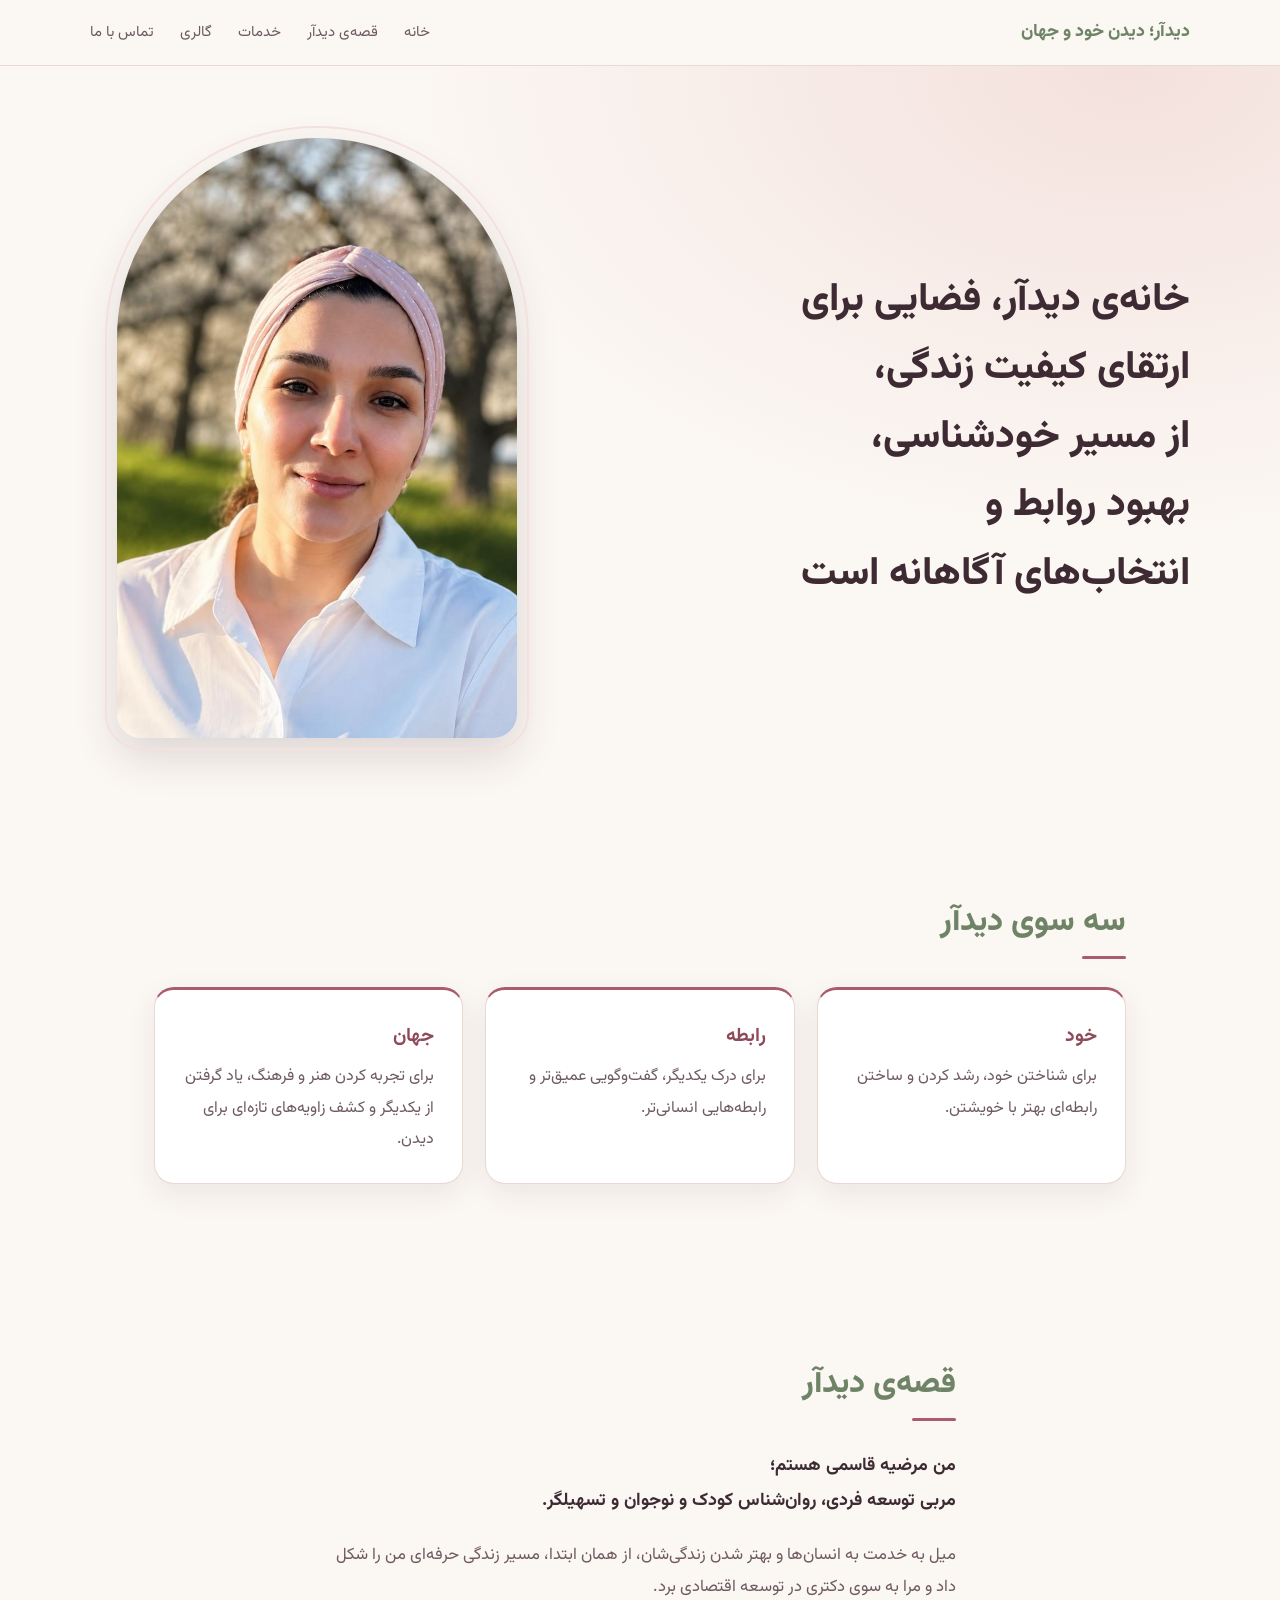
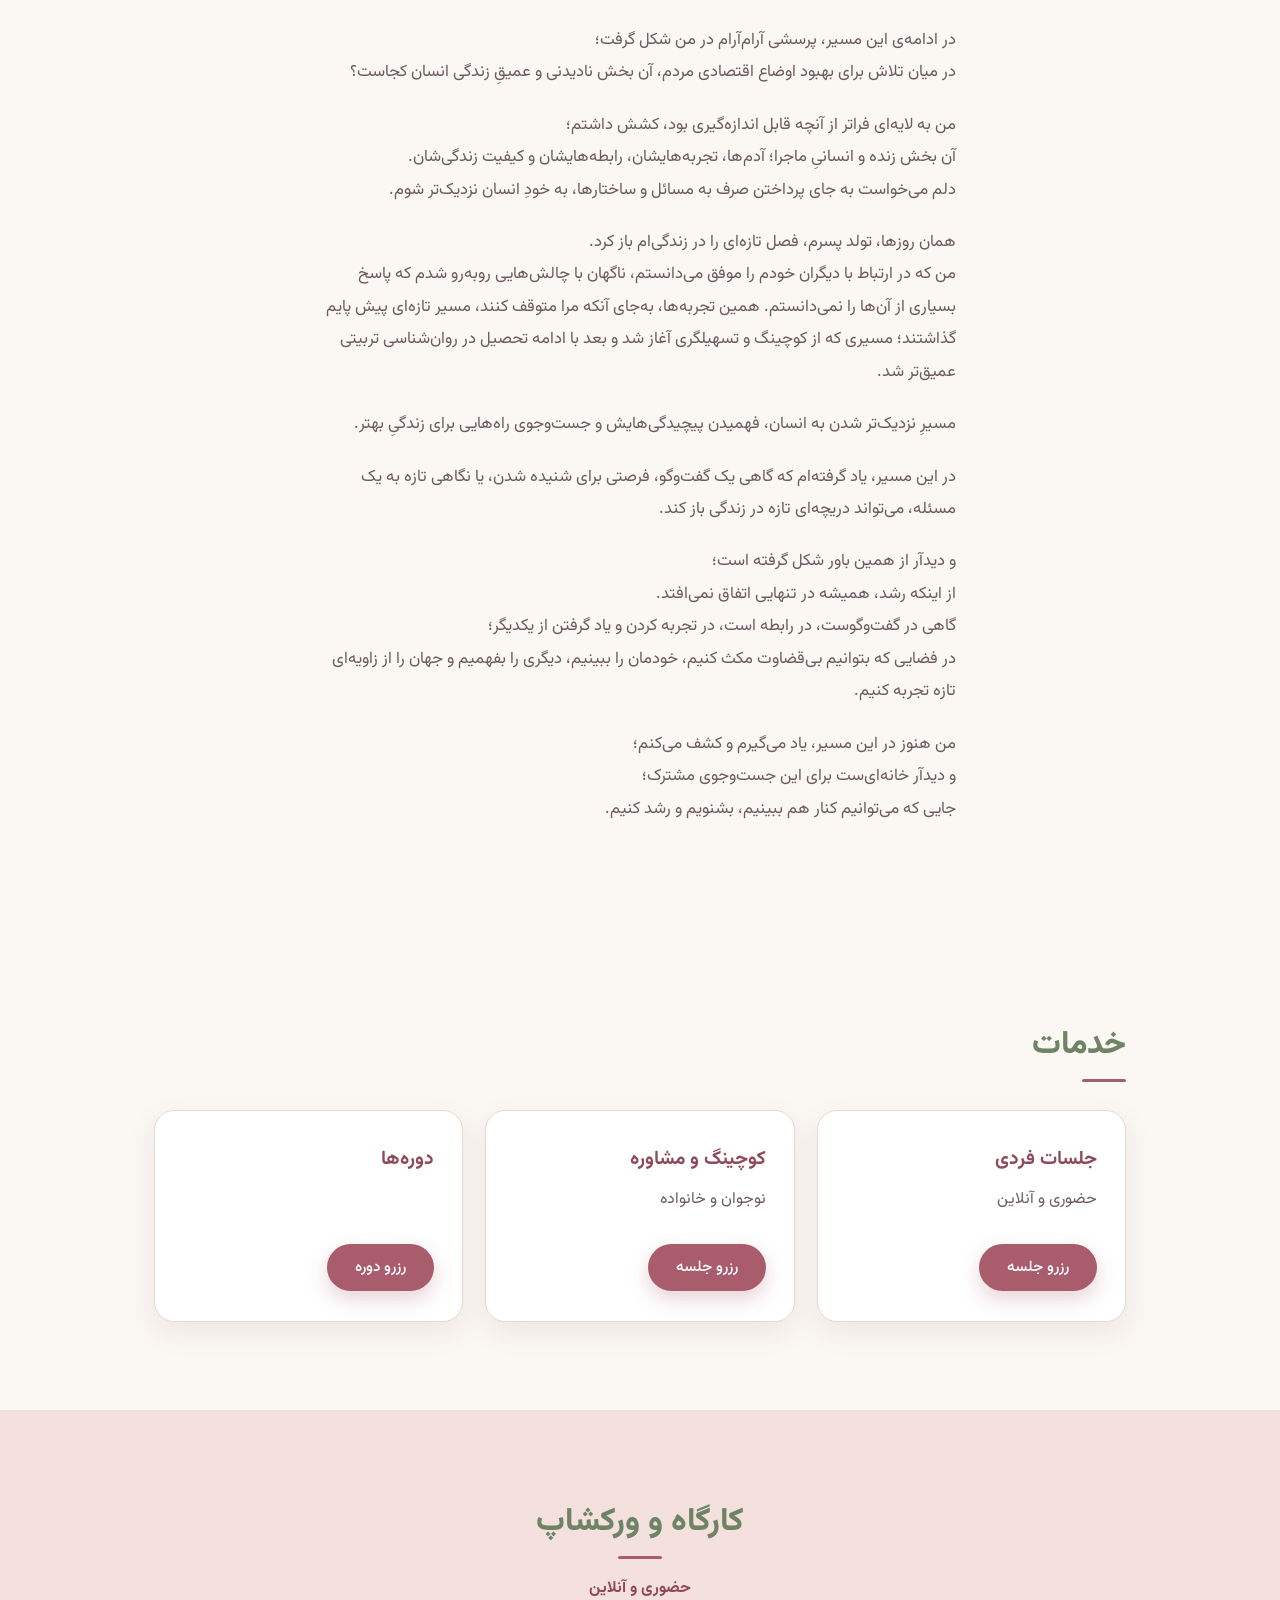
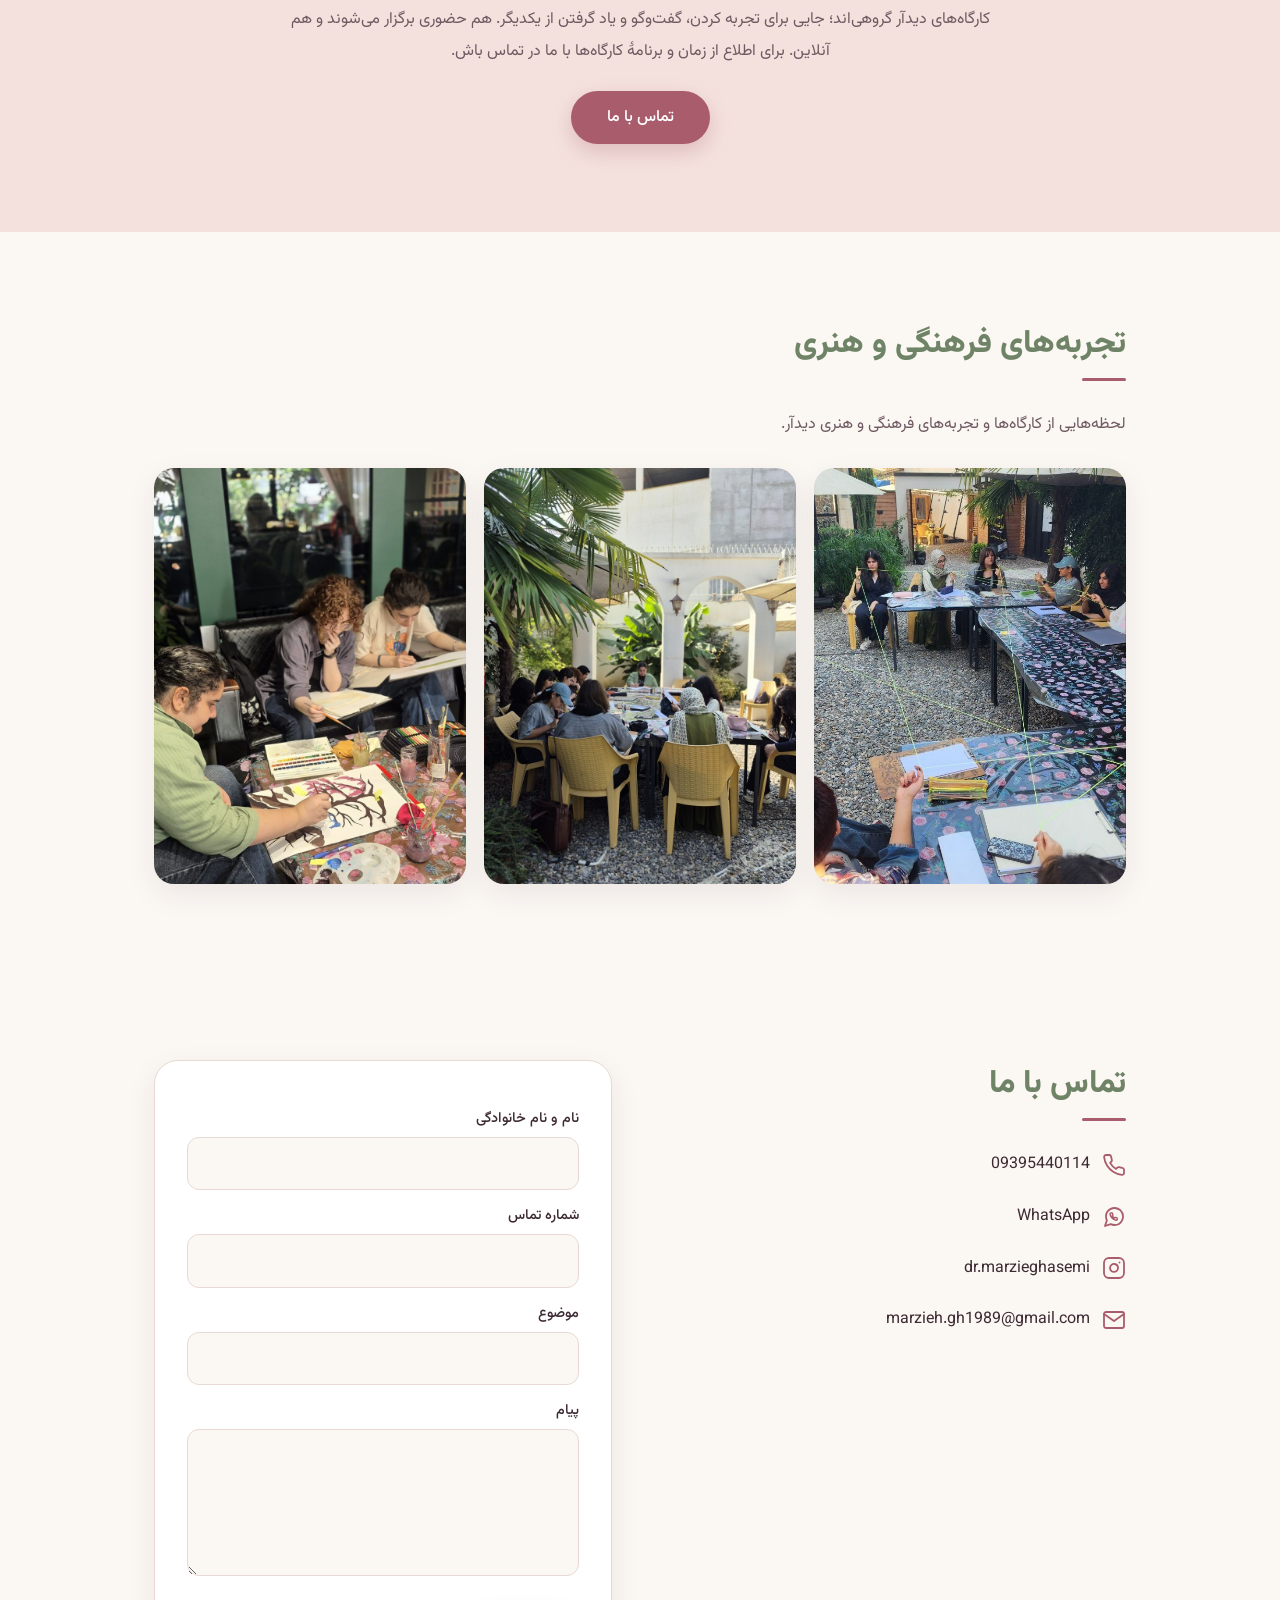
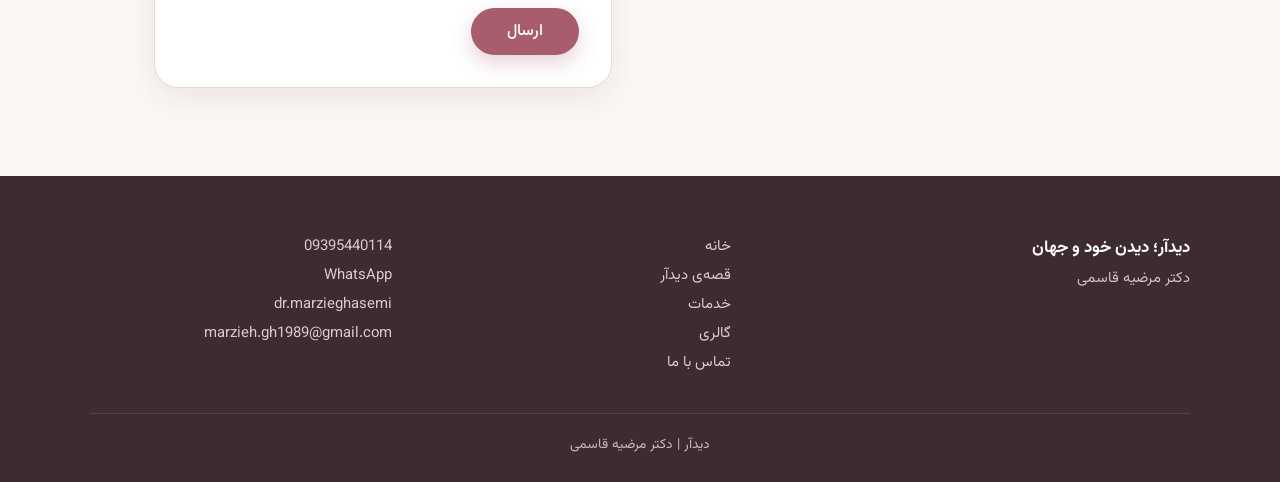
==== commit 471c914f: "Add files via upload" ====
--- a/index.html
+++ b/index.html
@@ -109,8 +109,8 @@
     <h2>تماس با ما</h2>
     <ul class="contact-list">
       <li><a href="tel:+989395440114"><svg class="ic" viewBox="0 0 24 24" aria-hidden="true"><path d="M22 16.92v3a2 2 0 0 1-2.18 2 19.79 19.79 0 0 1-8.63-3.07 19.5 19.5 0 0 1-6-6 19.79 19.79 0 0 1-3.07-8.67A2 2 0 0 1 4.11 2h3a2 2 0 0 1 2 1.72 12.84 12.84 0 0 0 .7 2.81 2 2 0 0 1-.45 2.11L8.09 9.91a16 16 0 0 0 6 6l1.27-1.27a2 2 0 0 1 2.11-.45 12.84 12.84 0 0 0 2.81.7A2 2 0 0 1 22 16.92z"/></svg><span dir="ltr">09395440114</span></a></li>
-      <li><a href="https://wa.me/989395440114"><svg class="ic" viewBox="0 0 24 24" aria-hidden="true"><path d="M21 11.5a8.38 8.38 0 0 1-.9 3.8 8.5 8.5 0 0 1-7.6 4.7 8.38 8.38 0 0 1-3.8-.9L3 21l1.9-5.7a8.38 8.38 0 0 1-.9-3.8 8.5 8.5 0 0 1 4.7-7.6 8.38 8.38 0 0 1 3.8-.9h.5a8.48 8.48 0 0 1 8 8v.5z"/><g transform="translate(7.3 7.3) scale(.36)" stroke-width="4"><path d="M22 16.92v3a2 2 0 0 1-2.18 2 19.79 19.79 0 0 1-8.63-3.07 19.5 19.5 0 0 1-6-6 19.79 19.79 0 0 1-3.07-8.67A2 2 0 0 1 4.11 2h3a2 2 0 0 1 2 1.72 12.84 12.84 0 0 0 .7 2.81 2 2 0 0 1-.45 2.11L8.09 9.91a16 16 0 0 0 6 6l1.27-1.27a2 2 0 0 1 2.11-.45 12.84 12.84 0 0 0 2.81.7A2 2 0 0 1 22 16.92z"/></g></svg><span>واتساپ</span></a></li>
-      <li><a href="https://www.instagram.com/dr.marzieghasemi"><svg class="ic" viewBox="0 0 24 24" aria-hidden="true"><rect x="2" y="2" width="20" height="20" rx="5" ry="5"/><path d="M16 11.37A4 4 0 1 1 12.63 8 4 4 0 0 1 16 11.37z"/><line x1="17.5" y1="6.5" x2="17.51" y2="6.5"/></svg><span>اینستاگرام <bdi dir="ltr">dr.marzieghasemi</bdi></span></a></li>
+      <li><a href="https://wa.me/989395440114"><svg class="ic" viewBox="0 0 24 24" aria-hidden="true"><path d="M21 11.5a8.38 8.38 0 0 1-.9 3.8 8.5 8.5 0 0 1-7.6 4.7 8.38 8.38 0 0 1-3.8-.9L3 21l1.9-5.7a8.38 8.38 0 0 1-.9-3.8 8.5 8.5 0 0 1 4.7-7.6 8.38 8.38 0 0 1 3.8-.9h.5a8.48 8.48 0 0 1 8 8v.5z"/><g transform="translate(7.3 7.3) scale(.36)" stroke-width="4"><path d="M22 16.92v3a2 2 0 0 1-2.18 2 19.79 19.79 0 0 1-8.63-3.07 19.5 19.5 0 0 1-6-6 19.79 19.79 0 0 1-3.07-8.67A2 2 0 0 1 4.11 2h3a2 2 0 0 1 2 1.72 12.84 12.84 0 0 0 .7 2.81 2 2 0 0 1-.45 2.11L8.09 9.91a16 16 0 0 0 6 6l1.27-1.27a2 2 0 0 1 2.11-.45 12.84 12.84 0 0 0 2.81.7A2 2 0 0 1 22 16.92z"/></g></svg><span dir="ltr">WhatsApp</span></a></li>
+      <li><a href="https://www.instagram.com/dr.marzieghasemi"><svg class="ic" viewBox="0 0 24 24" aria-hidden="true"><rect x="2" y="2" width="20" height="20" rx="5" ry="5"/><path d="M16 11.37A4 4 0 1 1 12.63 8 4 4 0 0 1 16 11.37z"/><line x1="17.5" y1="6.5" x2="17.51" y2="6.5"/></svg><span dir="ltr">dr.marzieghasemi</span></a></li>
       <li><a href="mailto:marzieh.gh1989@gmail.com"><svg class="ic" viewBox="0 0 24 24" aria-hidden="true"><path d="M4 4h16c1.1 0 2 .9 2 2v12c0 1.1-.9 2-2 2H4c-1.1 0-2-.9-2-2V6c0-1.1.9-2 2-2z"/><polyline points="22,6 12,13 2,6"/></svg><bdi dir="ltr">marzieh.gh1989@gmail.com</bdi></a></li>
     </ul>
   </div>
@@ -134,7 +134,7 @@
 
 <footer>
   <div class="foot">
-    <div><strong>دیدآر؛ دیدن خود و جهان</strong><p>مرضیه قاسمی</p></div>
+    <div><strong>دیدآر؛ دیدن خود و جهان</strong><p>دکتر مرضیه قاسمی</p></div>
     <ul>
       <li><a href="#home">خانه</a></li>
       <li><a href="#story">قصه‌ی دیدآر</a></li>
@@ -144,12 +144,12 @@
     </ul>
     <ul>
       <li><a href="tel:+989395440114" dir="ltr">09395440114</a></li>
-      <li><a href="https://wa.me/989395440114">واتساپ</a></li>
-      <li><a href="https://www.instagram.com/dr.marzieghasemi">اینستاگرام</a></li>
+      <li><a href="https://wa.me/989395440114" dir="ltr">WhatsApp</a></li>
+      <li><a href="https://www.instagram.com/dr.marzieghasemi" dir="ltr">dr.marzieghasemi</a></li>
       <li><a href="mailto:marzieh.gh1989@gmail.com" dir="ltr">marzieh.gh1989@gmail.com</a></li>
     </ul>
   </div>
-  <p class="copy">دیدآر | مرضیه قاسمی</p>
+  <p class="copy">دیدآر | دکتر مرضیه قاسمی</p>
 </footer>
 
 <script>
@@ -288,16 +288,15 @@
   var lb = document.createElement('div');
   lb.className = 'lb'; lb.hidden = true;
   lb.setAttribute('role', 'dialog'); lb.setAttribute('aria-modal', 'true'); lb.setAttribute('aria-label', 'نمایش تصویر');
-  lb.innerHTML = '<button class="lb-x" aria-label="بستن">×</button><button class="lb-prev" aria-label="عکس قبلی">←</button><figure><img alt=""><figcaption></figcaption></figure><button class="lb-next" aria-label="عکس بعدی">→</button>';
+  lb.innerHTML = '<button class="lb-x" aria-label="بستن">×</button><button class="lb-prev" aria-label="عکس قبلی">←</button><figure><img alt=""></figure><button class="lb-next" aria-label="عکس بعدی">→</button>';
   document.body.appendChild(lb);
-  var pic = lb.querySelector('img'), cap = lb.querySelector('figcaption');
+  var pic = lb.querySelector('img');
   pic.onload = function () { pic.classList.remove('fade'); };
   function show(n) {
     i = (n + imgs.length) % imgs.length;
     pic.classList.add('fade');
     pic.alt = imgs[i].alt;
     pic.src = imgs[i].currentSrc || imgs[i].src;
-    cap.textContent = (i + 1).toLocaleString('fa') + ' / ' + imgs.length.toLocaleString('fa') + ' — ' + imgs[i].alt;
   }
   function open(n) {
     opener = document.activeElement; lb.hidden = false;
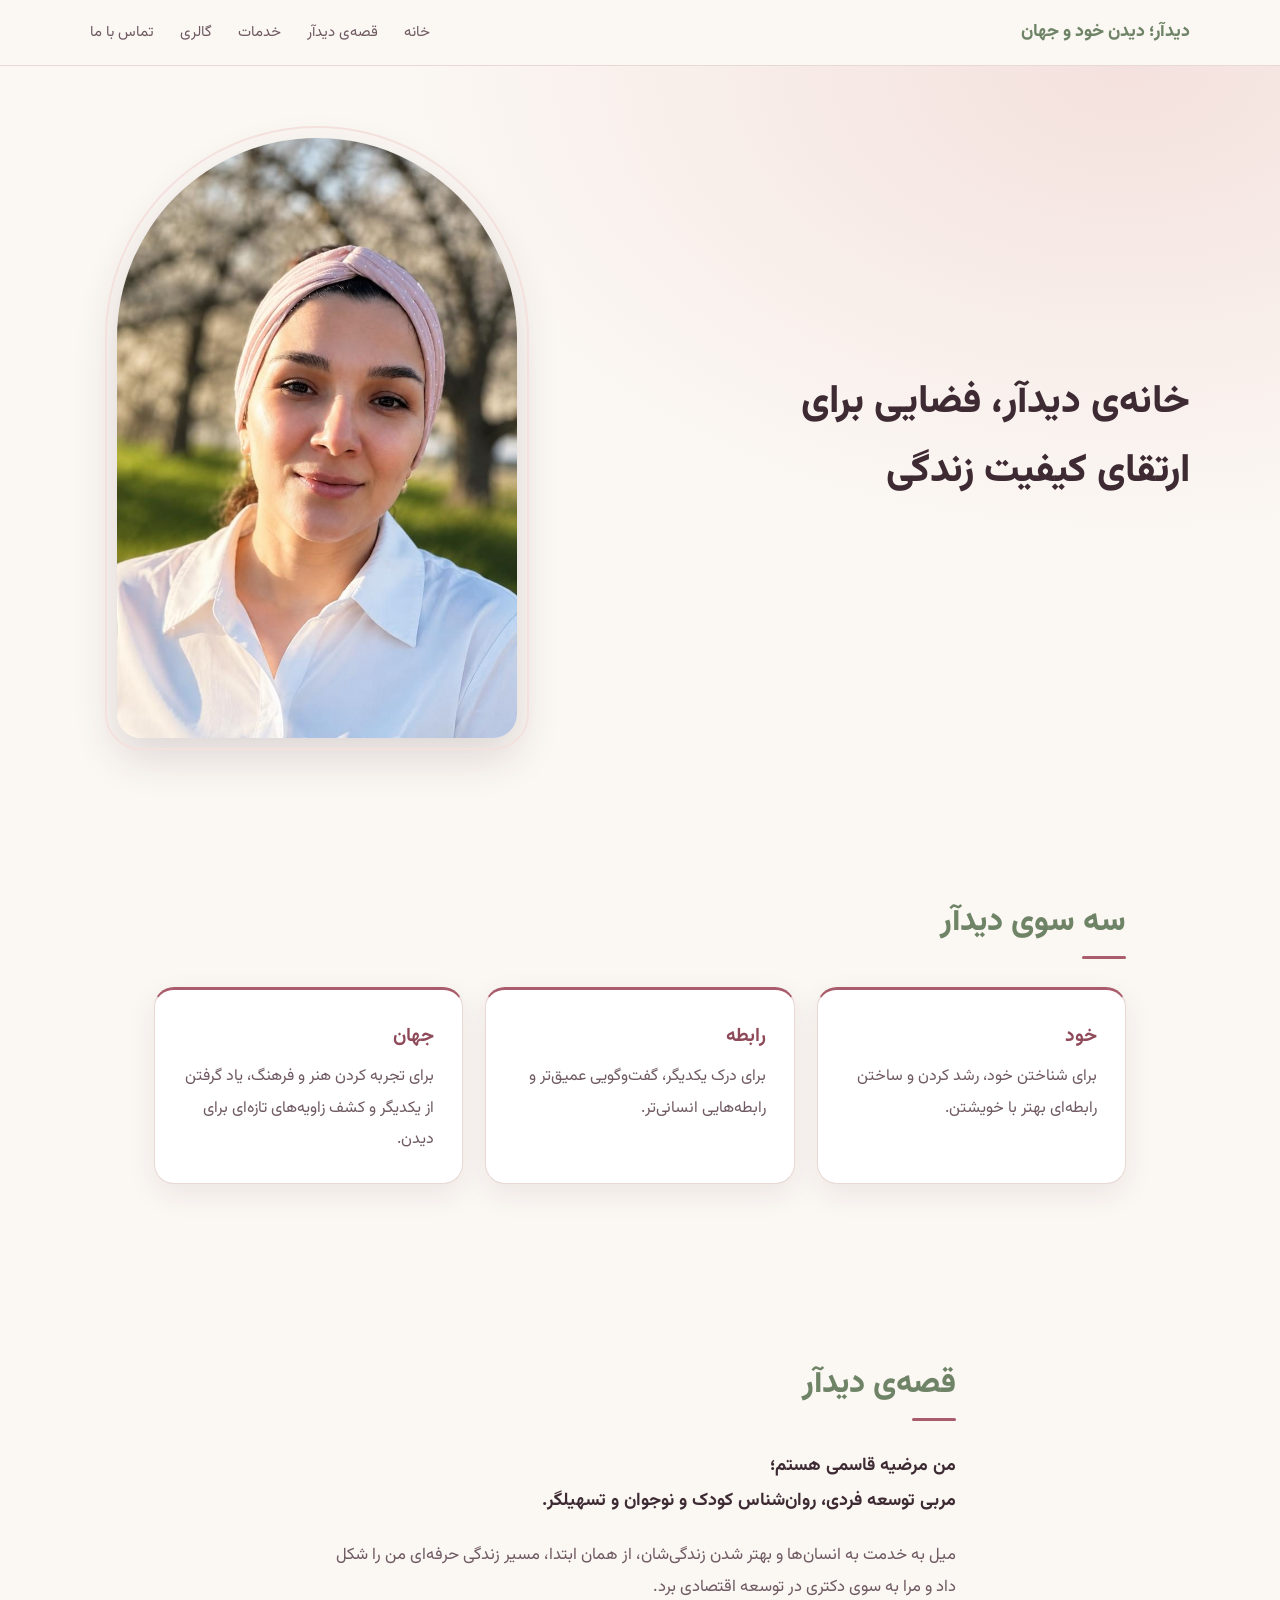
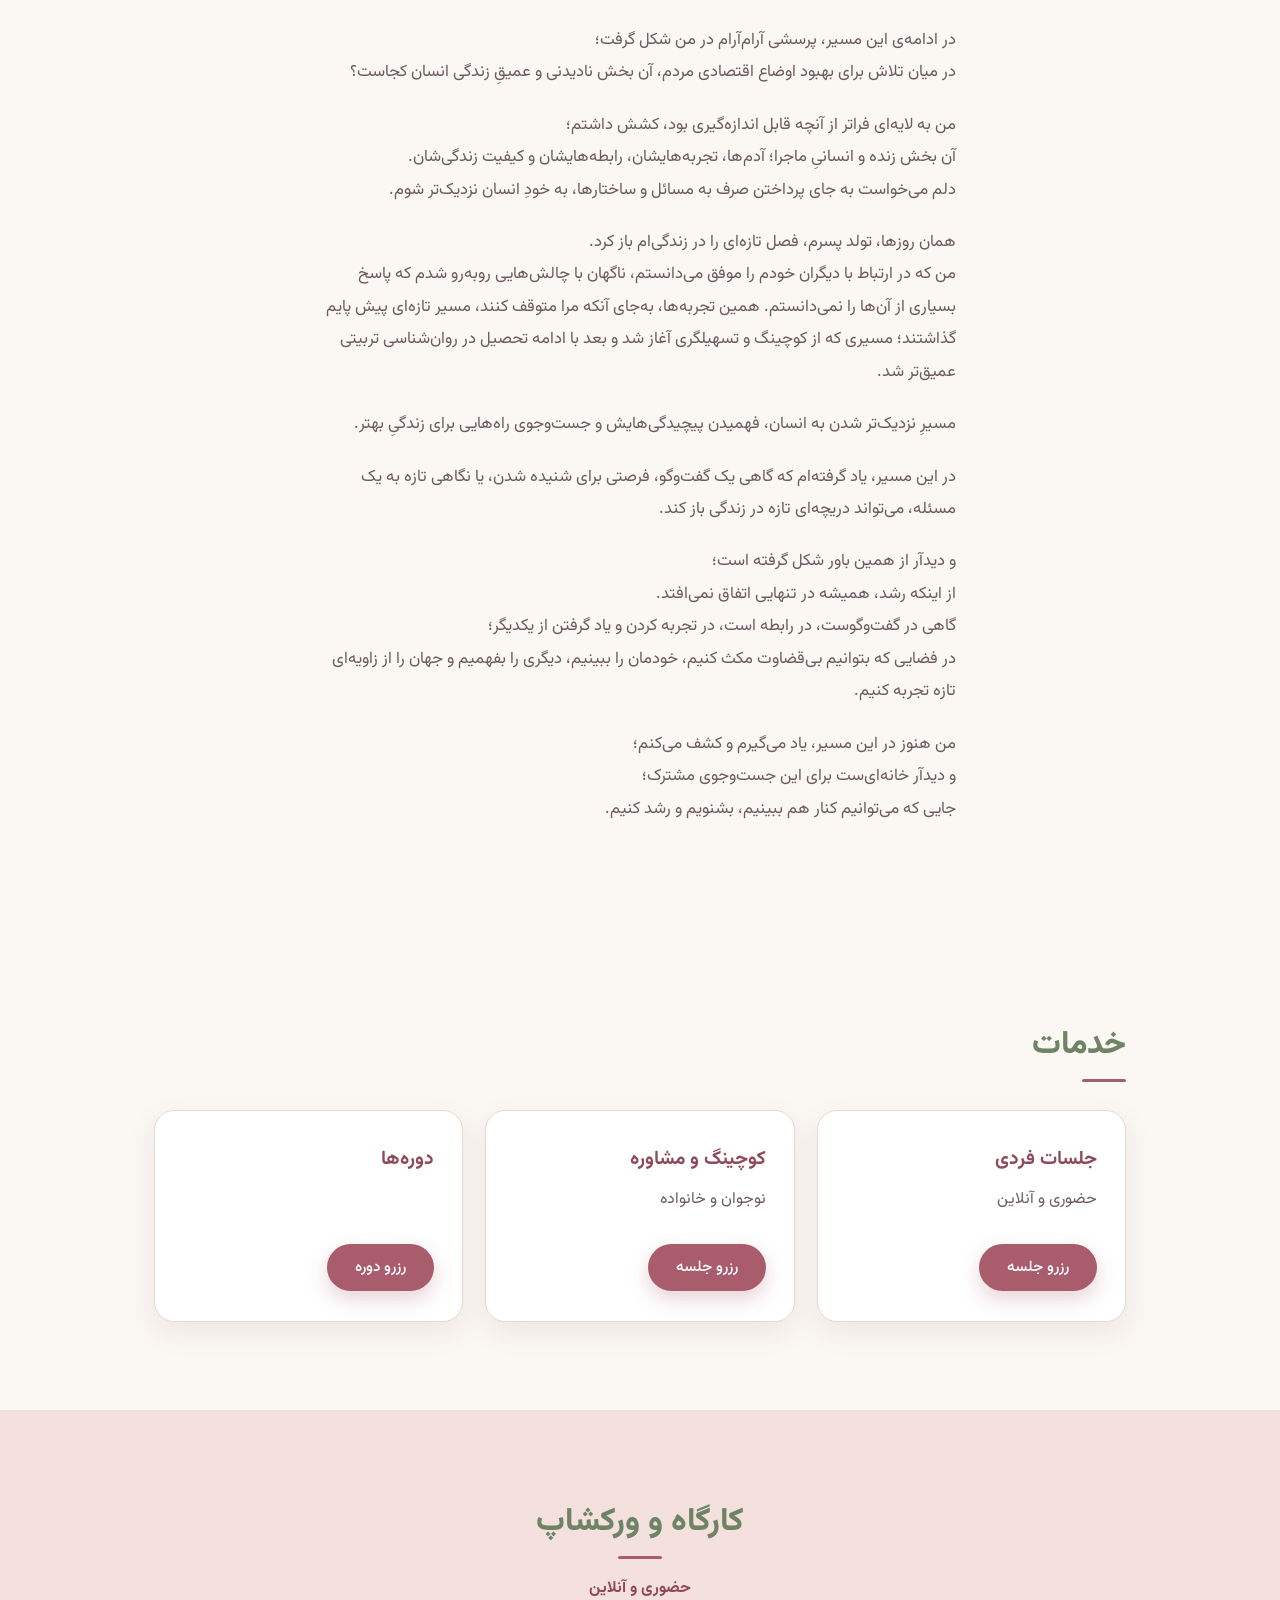
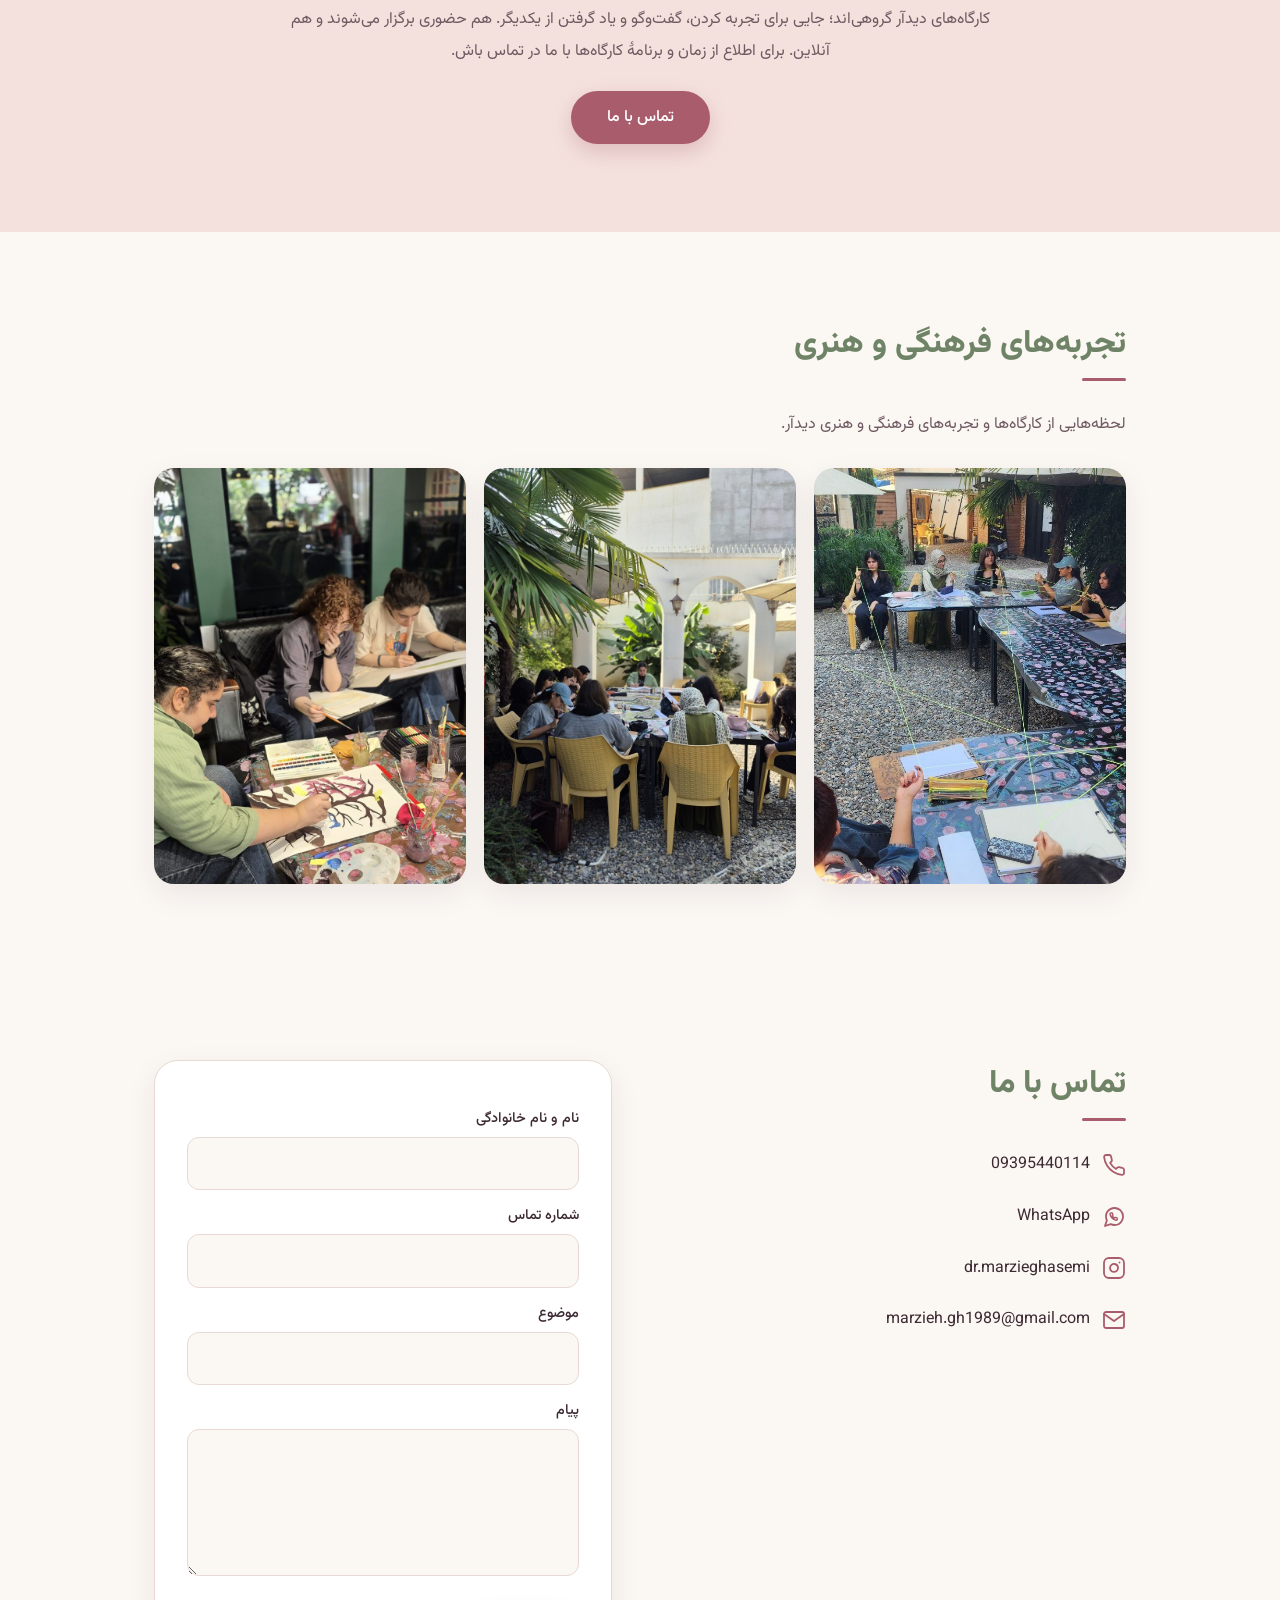
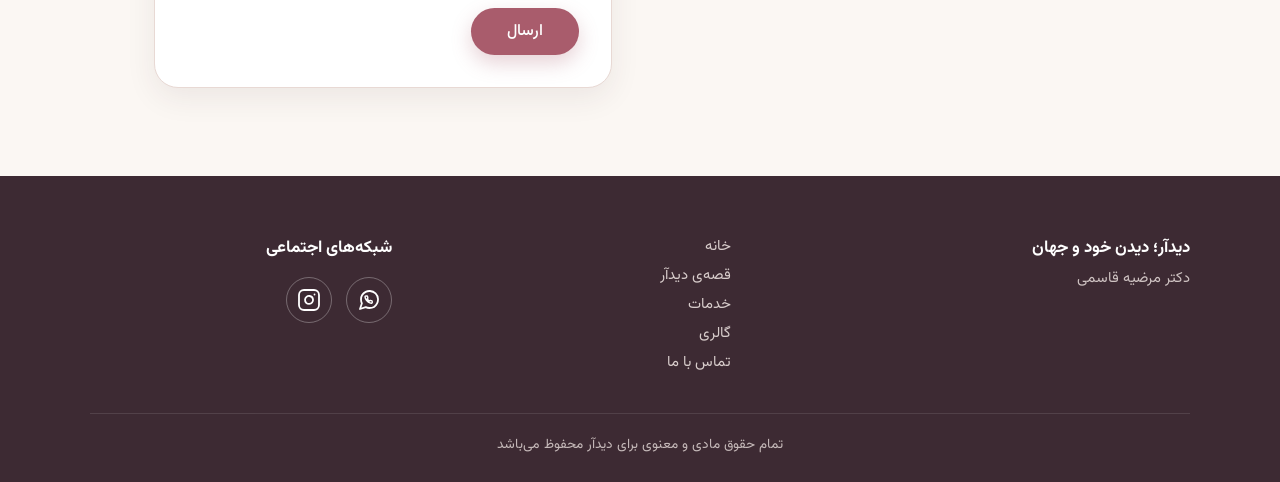
==== commit 6fcf93bd: "Add files via upload" ====
--- a/index.html
+++ b/index.html
@@ -36,7 +36,7 @@
 <main>
 <section class="hero" id="home">
   <div class="hero-text">
-    <h1>خانه‌ی دیدآر، فضایی برای<br>ارتقای کیفیت زندگی،<br>از مسیر خودشناسی،<br>بهبود روابط و<br>انتخاب‌های آگاهانه است</h1>
+    <h1>خانه‌ی دیدآر، فضایی برای<br>ارتقای کیفیت زندگی</h1>
   </div>
   <img class="hero-photo" src="images/marzieh.jpg" alt="مرضیه قاسمی">
 </section>
@@ -142,14 +142,15 @@
       <li><a href="#gallery">گالری</a></li>
       <li><a href="#contact">تماس با ما</a></li>
     </ul>
-    <ul>
-      <li><a href="tel:+989395440114" dir="ltr">09395440114</a></li>
-      <li><a href="https://wa.me/989395440114" dir="ltr">WhatsApp</a></li>
-      <li><a href="https://www.instagram.com/dr.marzieghasemi" dir="ltr">dr.marzieghasemi</a></li>
-      <li><a href="mailto:marzieh.gh1989@gmail.com" dir="ltr">marzieh.gh1989@gmail.com</a></li>
-    </ul>
-  </div>
-  <p class="copy">دیدآر | دکتر مرضیه قاسمی</p>
+    <div>
+      <strong>شبکه‌های اجتماعی</strong>
+      <div class="social">
+        <a href="https://wa.me/989395440114" aria-label="WhatsApp" target="_blank" rel="noopener"><svg class="ic" viewBox="0 0 24 24" aria-hidden="true"><path d="M21 11.5a8.38 8.38 0 0 1-.9 3.8 8.5 8.5 0 0 1-7.6 4.7 8.38 8.38 0 0 1-3.8-.9L3 21l1.9-5.7a8.38 8.38 0 0 1-.9-3.8 8.5 8.5 0 0 1 4.7-7.6 8.38 8.38 0 0 1 3.8-.9h.5a8.48 8.48 0 0 1 8 8v.5z"/><g transform="translate(7.3 7.3) scale(.36)" stroke-width="4"><path d="M22 16.92v3a2 2 0 0 1-2.18 2 19.79 19.79 0 0 1-8.63-3.07 19.5 19.5 0 0 1-6-6 19.79 19.79 0 0 1-3.07-8.67A2 2 0 0 1 4.11 2h3a2 2 0 0 1 2 1.72 12.84 12.84 0 0 0 .7 2.81 2 2 0 0 1-.45 2.11L8.09 9.91a16 16 0 0 0 6 6l1.27-1.27a2 2 0 0 1 2.11-.45 12.84 12.84 0 0 0 2.81.7A2 2 0 0 1 22 16.92z"/></g></svg></a>
+        <a href="https://www.instagram.com/dr.marzieghasemi" aria-label="Instagram" target="_blank" rel="noopener"><svg class="ic" viewBox="0 0 24 24" aria-hidden="true"><rect x="2" y="2" width="20" height="20" rx="5" ry="5"/><path d="M16 11.37A4 4 0 1 1 12.63 8 4 4 0 0 1 16 11.37z"/><line x1="17.5" y1="6.5" x2="17.51" y2="6.5"/></svg></a>
+      </div>
+    </div>
+  </div>
+  <p class="copy">تمام حقوق مادی و معنوی برای دیدآر محفوظ می‌باشد</p>
 </footer>
 
 <script>
@@ -197,6 +198,10 @@
   if (sending) { return; }
   statusEl.hidden = true;
   if (!validate()) { return; }
+  if (location.protocol === 'file:') {
+    showStatus('err', 'برای امتحان فرم، سایت را از آدرس اینترنتی‌اش باز کن، نه از فایل روی کامپیوتر.');
+    return;
+  }
 
   var v = function (id) { return document.getElementById(id).value.trim(); };
   sending = true;
--- a/style.css
+++ b/style.css
@@ -71,7 +71,6 @@
 .lb figure{max-width:92vw;text-align:center;color:#fff}
 .lb img{max-width:92vw;max-height:80vh;width:auto;height:auto;object-fit:contain;border-radius:12px;margin:auto;transition:opacity .25s}
 .lb img.fade{opacity:0}
-.lb figcaption{margin-top:12px;font-size:.9rem;opacity:.85}
 .lb button{position:absolute;width:48px;height:48px;border:0;border-radius:50%;background:rgba(255,255,255,.16);color:#fff;font-size:1.6rem;line-height:1;cursor:pointer;transition:background .2s}
 .lb button:hover{background:rgba(255,255,255,.3)}
 .lb-x{top:max(14px,env(safe-area-inset-top));left:14px}
@@ -106,6 +105,10 @@
 .foot ul{list-style:none;font-size:.93rem}
 .foot a{text-decoration:none;opacity:.85;transition:opacity .2s,color .2s}
 .foot a:hover{opacity:1;color:var(--blush)}
+.social{display:flex;gap:14px;margin-top:12px}
+.foot .social a{width:46px;height:46px;border-radius:50%;border:1px solid rgba(255,255,255,.3);display:grid;place-items:center;opacity:1;transition:background .2s,border-color .2s,transform .2s}
+.foot .social a:hover{background:rgba(255,255,255,.12);border-color:#fff;transform:translateY(-2px)}
+.foot .social .ic{stroke:#fff}
 .copy{margin-top:36px;padding-top:18px;border-top:1px solid rgba(255,255,255,.14);text-align:center;font-size:.85rem;opacity:.75}
 
 /* reveal */
